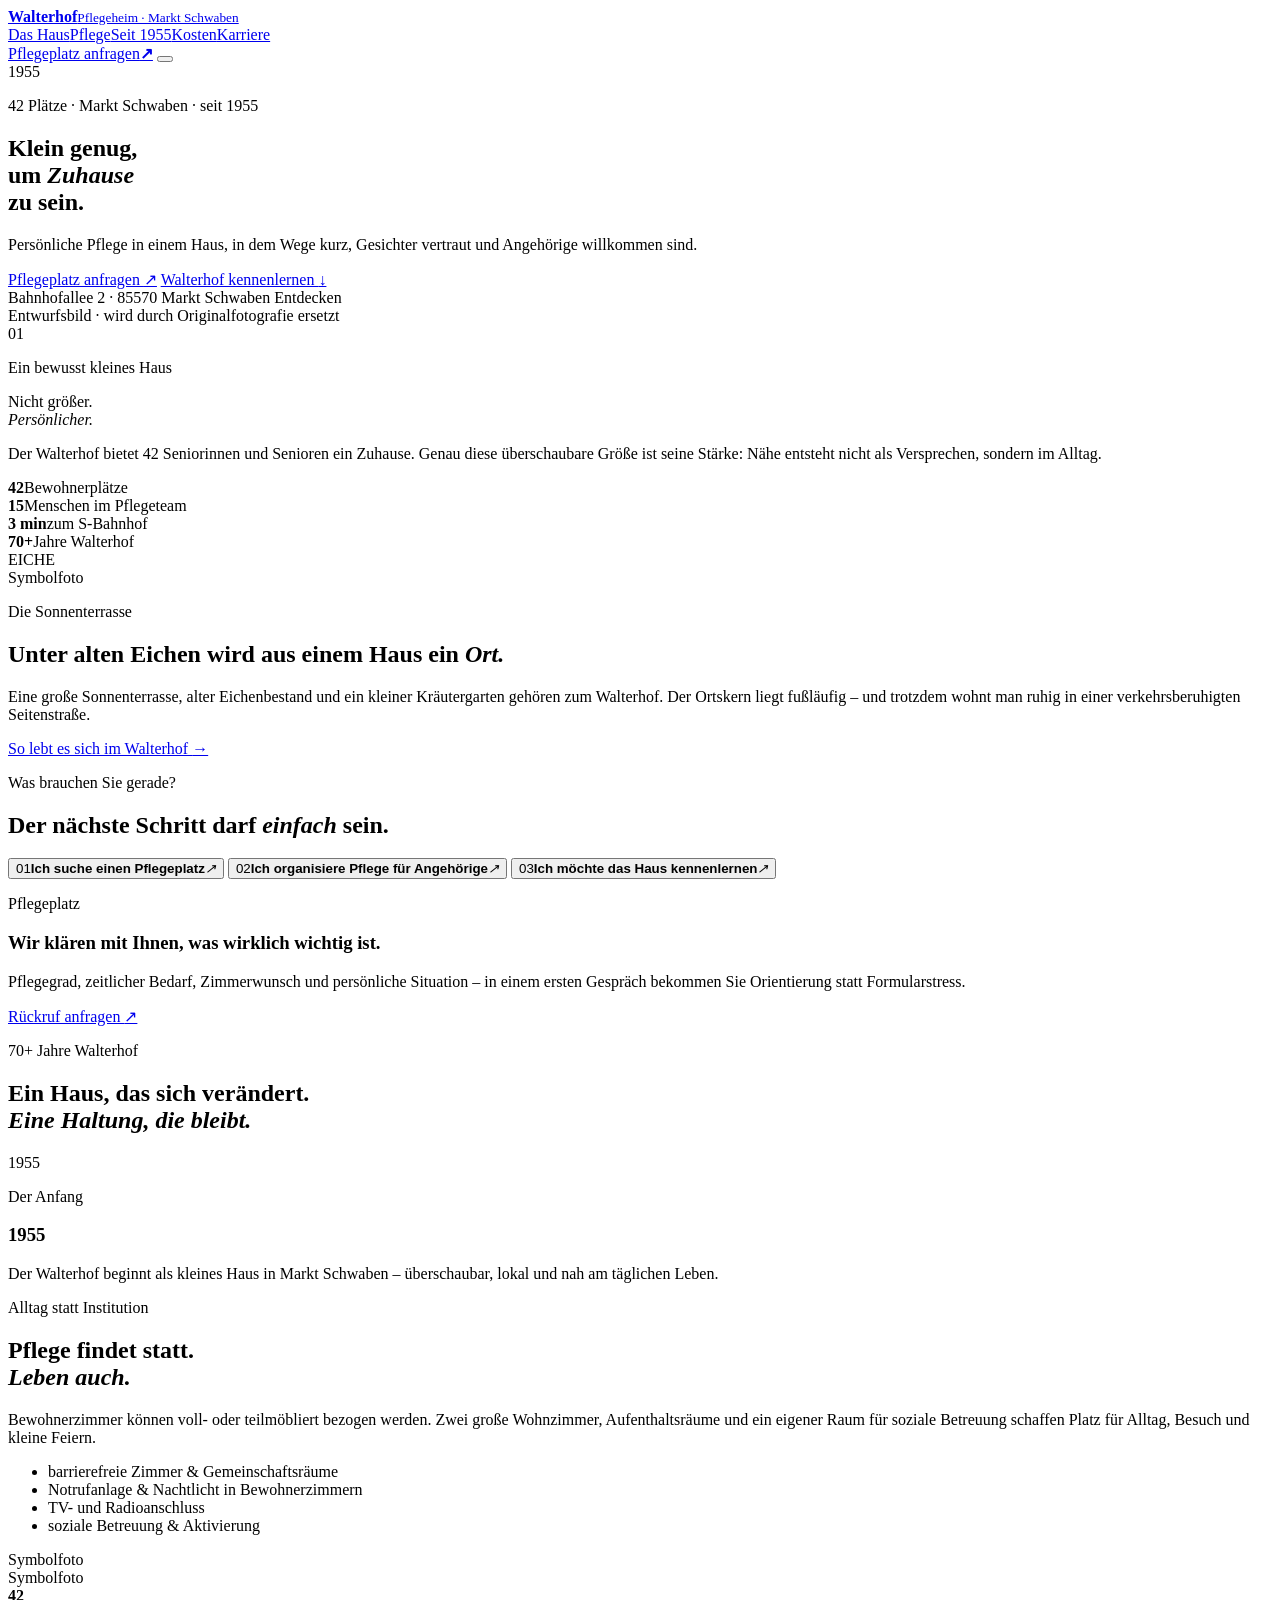
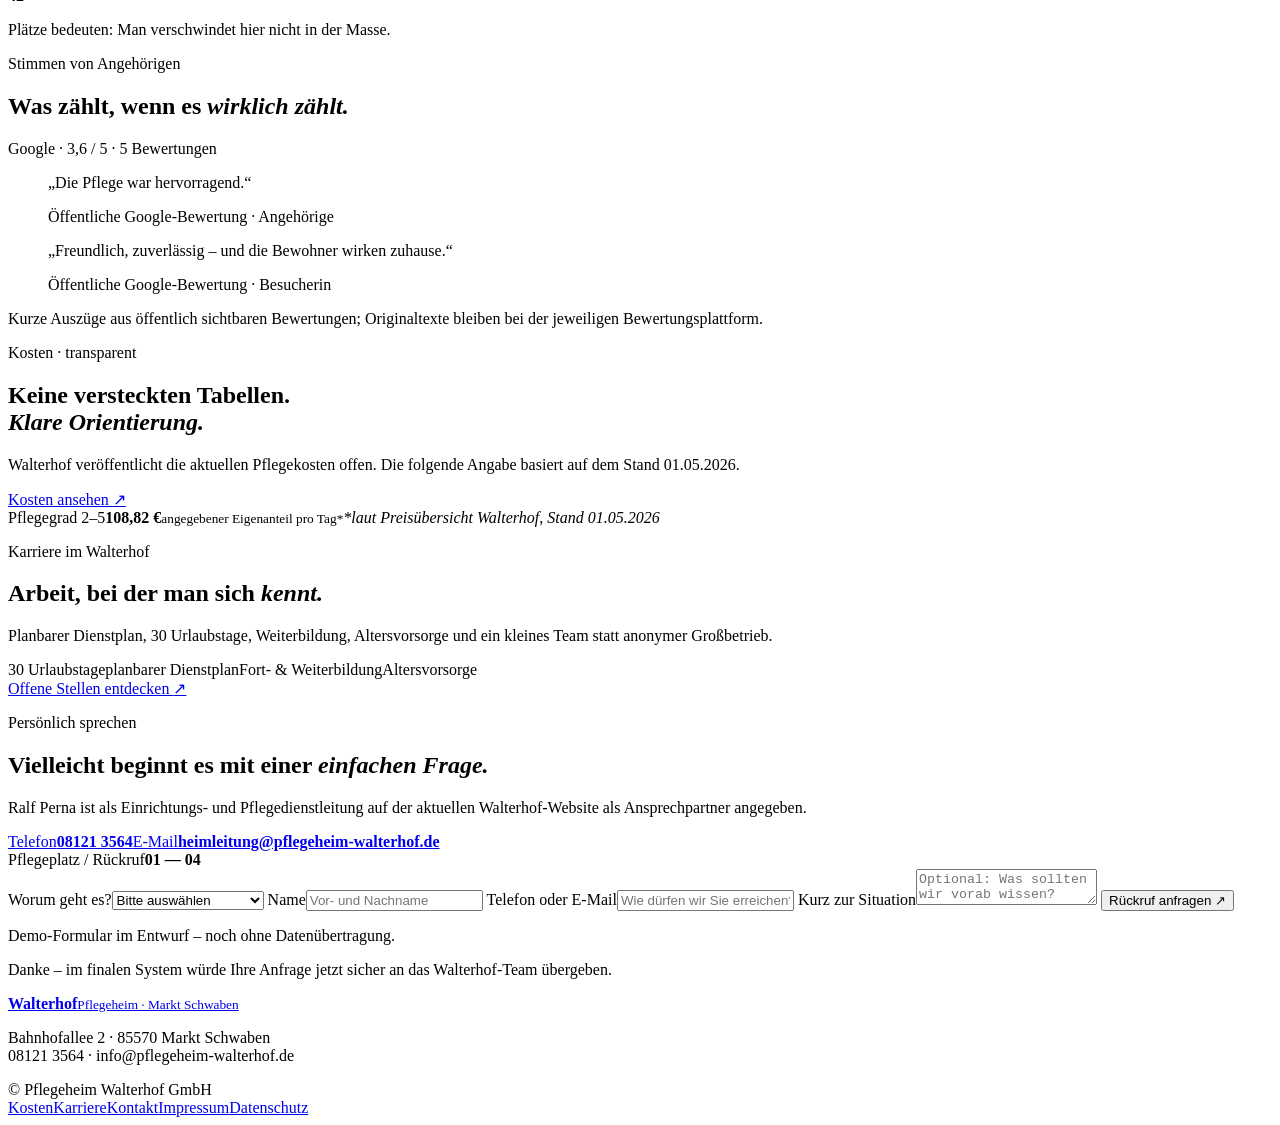
==== index.html @ 124e4e1c "build: add Walterhof public website" ====
<!doctype html>
<html lang="de">
<head>
<meta charset="utf-8">
<meta name="viewport" content="width=device-width,initial-scale=1,viewport-fit=cover">
<title>Pflegeheim Walterhof · Ein kleines Haus. Ein echtes Zuhause.</title>
<meta name="description" content="Pflegeheim Walterhof in Markt Schwaben: 42 Plätze, persönliche vollstationäre Pflege, kurze Wege, ruhige Lage und ein eingespieltes Team.">
<meta name="theme-color" content="#15382f">
<link rel="canonical" href="https://www.pflegeheim-walterhof.de/">
<link rel="stylesheet" href="styles.css">
<script type="application/ld+json">{"@context":"https://schema.org","@type":"NursingHome","name":"Pflegeheim Walterhof GmbH","address":{"@type":"PostalAddress","streetAddress":"Bahnhofallee 2","postalCode":"85570","addressLocality":"Markt Schwaben","addressCountry":"DE"},"telephone":"+49 8121 3564","email":"info@pflegeheim-walterhof.de","url":"https://www.pflegeheim-walterhof.de/"}</script>
</head>
<body>
<div class="noise" aria-hidden="true"></div>
<div class="cursor-dot" aria-hidden="true"></div>
<header class="site-header" data-header>
  <a class="brand" href="#top" aria-label="Walterhof Startseite">
    <span class="brand-mark" aria-hidden="true"><i></i><i></i><i></i></span>
    <span><strong>Walterhof</strong><small>Pflegeheim · Markt Schwaben</small></span>
  </a>
  <nav class="nav" aria-label="Hauptnavigation">
    <a href="#haus">Das Haus</a><a href="#pflege">Pflege</a><a href="#geschichte">Seit 1955</a><a href="preise.html">Kosten</a><a href="karriere.html">Karriere</a>
  </nav>
  <a class="header-cta" href="#kontakt"><span>Pflegeplatz anfragen</span><b>↗</b></a>
  <button class="menu-btn" aria-label="Menü öffnen" aria-expanded="false"><span></span><span></span></button>
</header>

<main id="top">
<section class="hero" aria-labelledby="hero-title">
  <div class="hero-photo" role="img" aria-label="Symbolfoto: persönliche Pflege und menschliche Nähe"></div>
  <div class="hero-shade"></div>
  <div class="hero-year" aria-hidden="true">1955</div>
  <div class="hero-content wrap">
    <p class="eyebrow reveal">42 Plätze · Markt Schwaben · seit 1955</p>
    <h1 id="hero-title" class="reveal">Klein genug,<br>um <em>Zuhause</em><br>zu sein.</h1>
    <p class="hero-copy reveal">Persönliche Pflege in einem Haus, in dem Wege kurz, Gesichter vertraut und Angehörige willkommen sind.</p>
    <div class="hero-actions reveal">
      <a class="button primary" href="#kontakt">Pflegeplatz anfragen <span>↗</span></a>
      <a class="button ghost" href="#haus">Walterhof kennenlernen <span>↓</span></a>
    </div>
  </div>
  <div class="hero-foot">
    <span>Bahnhofallee 2 · 85570 Markt Schwaben</span>
    <span class="scroll-cue"><i></i> Entdecken</span>
  </div>
  <div class="demo-label">Entwurfsbild · wird durch Originalfotografie ersetzt</div>
</section>

<section class="manifesto section" id="haus">
  <div class="wrap manifesto-grid">
    <div class="manifesto-kicker"><span>01</span><p>Ein bewusst kleines Haus</p></div>
    <div class="manifesto-copy reveal">
      <p class="mega">Nicht größer.<br><em>Persönlicher.</em></p>
      <p class="lead">Der Walterhof bietet 42 Seniorinnen und Senioren ein Zuhause. Genau diese überschaubare Größe ist seine Stärke: Nähe entsteht nicht als Versprechen, sondern im Alltag.</p>
    </div>
  </div>
  <div class="number-ribbon" aria-label="Kennzahlen Walterhof">
    <div><strong>42</strong><span>Bewohnerplätze</span></div>
    <div><strong>15</strong><span>Menschen im Pflegeteam</span></div>
    <div><strong>3 min</strong><span>zum S-Bahnhof</span></div>
    <div><strong>70+</strong><span>Jahre Walterhof</span></div>
  </div>
</section>

<section class="oak-section section" aria-labelledby="oak-title">
  <div class="oak-word" aria-hidden="true">EICHE</div>
  <div class="wrap oak-grid">
    <div class="oak-photo photo-card reveal" role="img" aria-label="Symbolfoto: gemeinsamer Alltag im Pflegeheim"><span>Symbolfoto</span></div>
    <div class="oak-copy reveal">
      <p class="eyebrow dark">Die Sonnenterrasse</p>
      <h2 id="oak-title">Unter alten Eichen wird aus einem Haus ein <em>Ort.</em></h2>
      <p>Eine große Sonnenterrasse, alter Eichenbestand und ein kleiner Kräutergarten gehören zum Walterhof. Der Ortskern liegt fußläufig – und trotzdem wohnt man ruhig in einer verkehrsberuhigten Seitenstraße.</p>
      <a class="text-link" href="#alltag">So lebt es sich im Walterhof <span>→</span></a>
    </div>
  </div>
</section>

<section class="choice section" id="pflege" aria-labelledby="choice-title">
  <div class="wrap">
    <div class="section-head reveal"><p class="eyebrow">Was brauchen Sie gerade?</p><h2 id="choice-title">Der nächste Schritt darf <em>einfach</em> sein.</h2></div>
    <div class="choice-shell">
      <button class="choice-item active" data-choice="platz"><span>01</span><strong>Ich suche einen Pflegeplatz</strong><i>↗</i></button>
      <button class="choice-item" data-choice="angehoerig"><span>02</span><strong>Ich organisiere Pflege für Angehörige</strong><i>↗</i></button>
      <button class="choice-item" data-choice="besuch"><span>03</span><strong>Ich möchte das Haus kennenlernen</strong><i>↗</i></button>
      <div class="choice-detail" data-choice-panel>
        <p class="choice-label">Pflegeplatz</p>
        <h3>Wir klären mit Ihnen, was wirklich wichtig ist.</h3>
        <p>Pflegegrad, zeitlicher Bedarf, Zimmerwunsch und persönliche Situation – in einem ersten Gespräch bekommen Sie Orientierung statt Formularstress.</p>
        <a class="button light" href="#kontakt">Rückruf anfragen <span>↗</span></a>
      </div>
    </div>
  </div>
</section>

<section class="story section" id="geschichte" aria-labelledby="story-title">
  <div class="story-intro wrap reveal">
    <p class="eyebrow dark">70+ Jahre Walterhof</p>
    <h2 id="story-title">Ein Haus, das sich verändert.<br><em>Eine Haltung, die bleibt.</em></h2>
  </div>
  <div class="story-track" data-story>
    <div class="story-sticky">
      <div class="story-visual"><span class="story-year" data-story-year>1955</span><div class="story-line"><i data-story-progress></i></div></div>
      <div class="story-copy" data-story-copy>
        <p>Der Anfang</p><h3>1955</h3><div>Der Walterhof beginnt als kleines Haus in Markt Schwaben – überschaubar, lokal und nah am täglichen Leben.</div>
      </div>
    </div>
    <div class="story-step" data-year="1955" data-kicker="Der Anfang" data-title="1955" data-text="Der Walterhof beginnt als kleines Haus in Markt Schwaben – überschaubar, lokal und nah am täglichen Leben."></div>
    <div class="story-step" data-year="1989/90" data-kicker="Weitergedacht" data-title="1989 / 90" data-text="Das Haus wird umfassend modernisiert. Pflege verändert sich – der Walterhof entwickelt sich mit."></div>
    <div class="story-step" data-year="2008" data-kicker="Modernisiert" data-title="2008" data-text="Eine weitere umfassende Modernisierung schafft zeitgemäße Räume für Pflege, Begegnung und Alltag."></div>
    <div class="story-step" data-year="HEUTE" data-kicker="Heute" data-title="42 Menschen. Ein Zuhause." data-text="Heute verbindet Walterhof professionelle vollstationäre Pflege mit der Vertrautheit eines bewusst kleinen Hauses."></div>
  </div>
</section>

<section class="life section" id="alltag">
  <div class="wrap life-grid">
    <div class="life-copy reveal">
      <p class="eyebrow">Alltag statt Institution</p>
      <h2>Pflege findet statt.<br><em>Leben auch.</em></h2>
      <p>Bewohnerzimmer können voll- oder teilmöbliert bezogen werden. Zwei große Wohnzimmer, Aufenthaltsräume und ein eigener Raum für soziale Betreuung schaffen Platz für Alltag, Besuch und kleine Feiern.</p>
      <ul class="detail-list"><li>barrierefreie Zimmer & Gemeinschaftsräume</li><li>Notrufanlage & Nachtlicht in Bewohnerzimmern</li><li>TV- und Radioanschluss</li><li>soziale Betreuung & Aktivierung</li></ul>
    </div>
    <div class="life-visuals">
      <div class="life-photo a reveal" role="img" aria-label="Symbolfoto: Pflegekraft und Bewohnerin beim Tee"><span>Symbolfoto</span></div>
      <div class="life-photo b reveal" role="img" aria-label="Symbolfoto: aktivierende Betreuung"><span>Symbolfoto</span></div>
      <div class="life-note reveal"><strong>42</strong><p>Plätze bedeuten: Man verschwindet hier nicht in der Masse.</p></div>
    </div>
  </div>
</section>

<section class="voices section" aria-labelledby="voices-title">
  <div class="wrap">
    <div class="voices-head reveal"><div><p class="eyebrow dark">Stimmen von Angehörigen</p><h2 id="voices-title">Was zählt, wenn es <em>wirklich zählt.</em></h2></div><span class="rating">Google · 3,6 / 5 · 5 Bewertungen</span></div>
    <div class="quotes">
      <blockquote class="reveal"><p>„Die Pflege war hervorragend.“</p><footer>Öffentliche Google-Bewertung · Angehörige</footer></blockquote>
      <blockquote class="reveal"><p>„Freundlich, zuverlässig – und die Bewohner wirken zuhause.“</p><footer>Öffentliche Google-Bewertung · Besucherin</footer></blockquote>
    </div>
    <p class="source-note">Kurze Auszüge aus öffentlich sichtbaren Bewertungen; Originaltexte bleiben bei der jeweiligen Bewertungsplattform.</p>
  </div>
</section>

<section class="price-teaser section" aria-labelledby="price-title">
  <div class="wrap price-grid">
    <div class="reveal"><p class="eyebrow">Kosten · transparent</p><h2 id="price-title">Keine versteckten Tabellen.<br><em>Klare Orientierung.</em></h2><p>Walterhof veröffentlicht die aktuellen Pflegekosten offen. Die folgende Angabe basiert auf dem Stand 01.05.2026.</p><a class="button primary" href="preise.html">Kosten ansehen <span>↗</span></a></div>
    <div class="price-figure reveal"><span>Pflegegrad 2–5</span><strong>108,82 €</strong><small>angegebener Eigenanteil pro Tag*</small><i>*laut Preisübersicht Walterhof, Stand 01.05.2026</i></div>
  </div>
</section>

<section class="career-teaser section">
  <div class="career-photo" role="img" aria-label="Symbolfoto: Pflegekraft und Senior"></div>
  <div class="career-overlay"></div>
  <div class="wrap career-content reveal"><p class="eyebrow light">Karriere im Walterhof</p><h2>Arbeit, bei der man sich <em>kennt.</em></h2><p>Planbarer Dienstplan, 30 Urlaubstage, Weiterbildung, Altersvorsorge und ein kleines Team statt anonymer Großbetrieb.</p><div class="career-benefits"><span>30 Urlaubstage</span><span>planbarer Dienstplan</span><span>Fort- & Weiterbildung</span><span>Altersvorsorge</span></div><a class="button light" href="karriere.html">Offene Stellen entdecken <span>↗</span></a></div>
</section>

<section class="contact section" id="kontakt" aria-labelledby="contact-title">
  <div class="wrap contact-grid">
    <div class="contact-copy reveal"><p class="eyebrow dark">Persönlich sprechen</p><h2 id="contact-title">Vielleicht beginnt es mit einer <em>einfachen Frage.</em></h2><p>Ralf Perna ist als Einrichtungs- und Pflegedienstleitung auf der aktuellen Walterhof-Website als Ansprechpartner angegeben.</p><div class="contact-direct"><a href="tel:+4981213564"><span>Telefon</span><strong>08121 3564</strong></a><a href="mailto:heimleitung@pflegeheim-walterhof.de"><span>E-Mail</span><strong>heimleitung@pflegeheim-walterhof.de</strong></a></div></div>
    <form class="contact-form reveal" onsubmit="event.preventDefault();this.classList.add('submitted');">
      <div class="form-head"><span>Pflegeplatz / Rückruf</span><b>01 — 04</b></div>
      <label>Worum geht es?<select required><option value="">Bitte auswählen</option><option>Pflegeplatz</option><option>Besichtigung</option><option>Kosten / Finanzierung</option><option>Sonstiges</option></select></label>
      <label>Name<input type="text" required placeholder="Vor- und Nachname"></label>
      <label>Telefon oder E-Mail<input type="text" required placeholder="Wie dürfen wir Sie erreichen?"></label>
      <label class="full">Kurz zur Situation<textarea placeholder="Optional: Was sollten wir vorab wissen?"></textarea></label>
      <button class="button primary" type="submit">Rückruf anfragen <span>↗</span></button>
      <p class="form-note">Demo-Formular im Entwurf – noch ohne Datenübertragung.</p>
      <p class="form-success">Danke – im finalen System würde Ihre Anfrage jetzt sicher an das Walterhof-Team übergeben.</p>
    </form>
  </div>
</section>
</main>

<footer class="footer">
  <div class="wrap footer-top"><a class="brand footer-brand" href="#top"><span class="brand-mark"><i></i><i></i><i></i></span><span><strong>Walterhof</strong><small>Pflegeheim · Markt Schwaben</small></span></a><p>Bahnhofallee 2 · 85570 Markt Schwaben<br>08121 3564 · info@pflegeheim-walterhof.de</p></div>
  <div class="wrap footer-bottom"><span>© Pflegeheim Walterhof GmbH</span><nav><a href="preise.html">Kosten</a><a href="karriere.html">Karriere</a><a href="#kontakt">Kontakt</a><a href="#">Impressum</a><a href="#">Datenschutz</a></nav></div>
</footer>
<script src="script.js"></script>
</body>
</html>
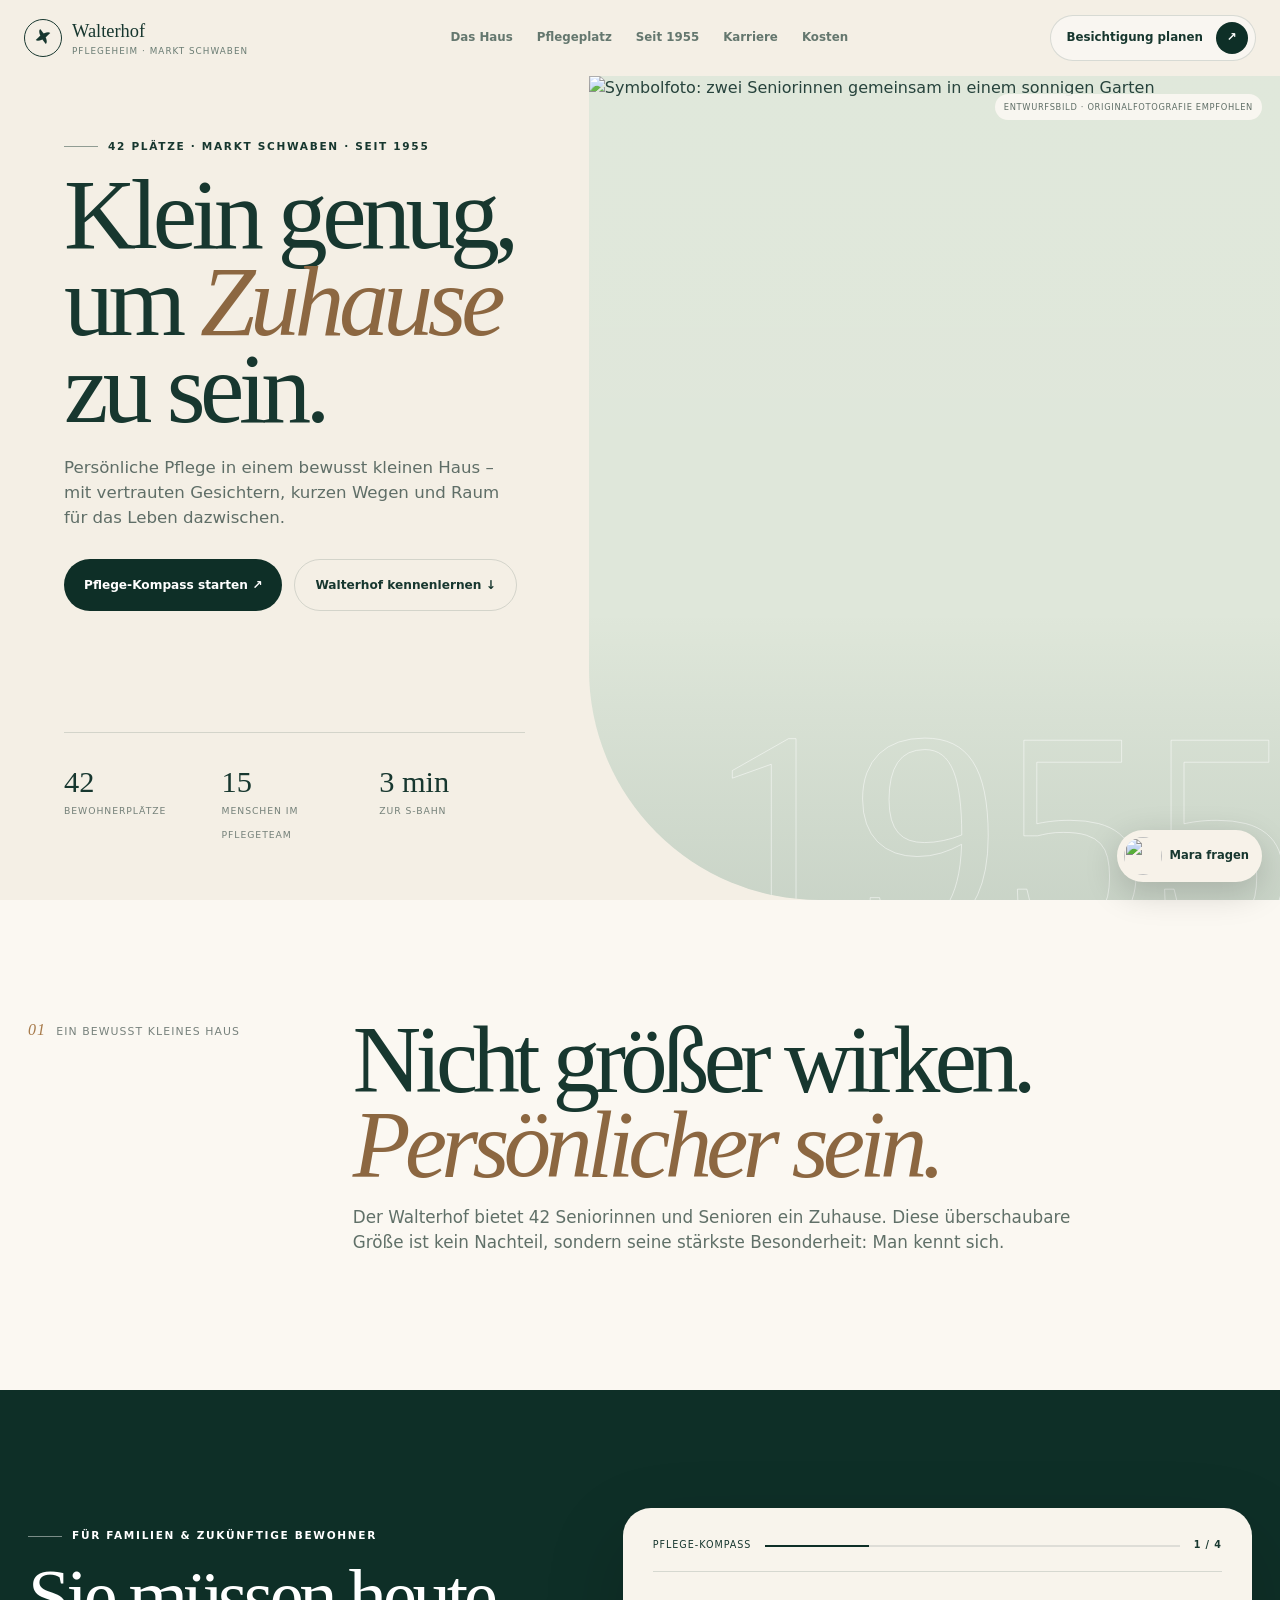
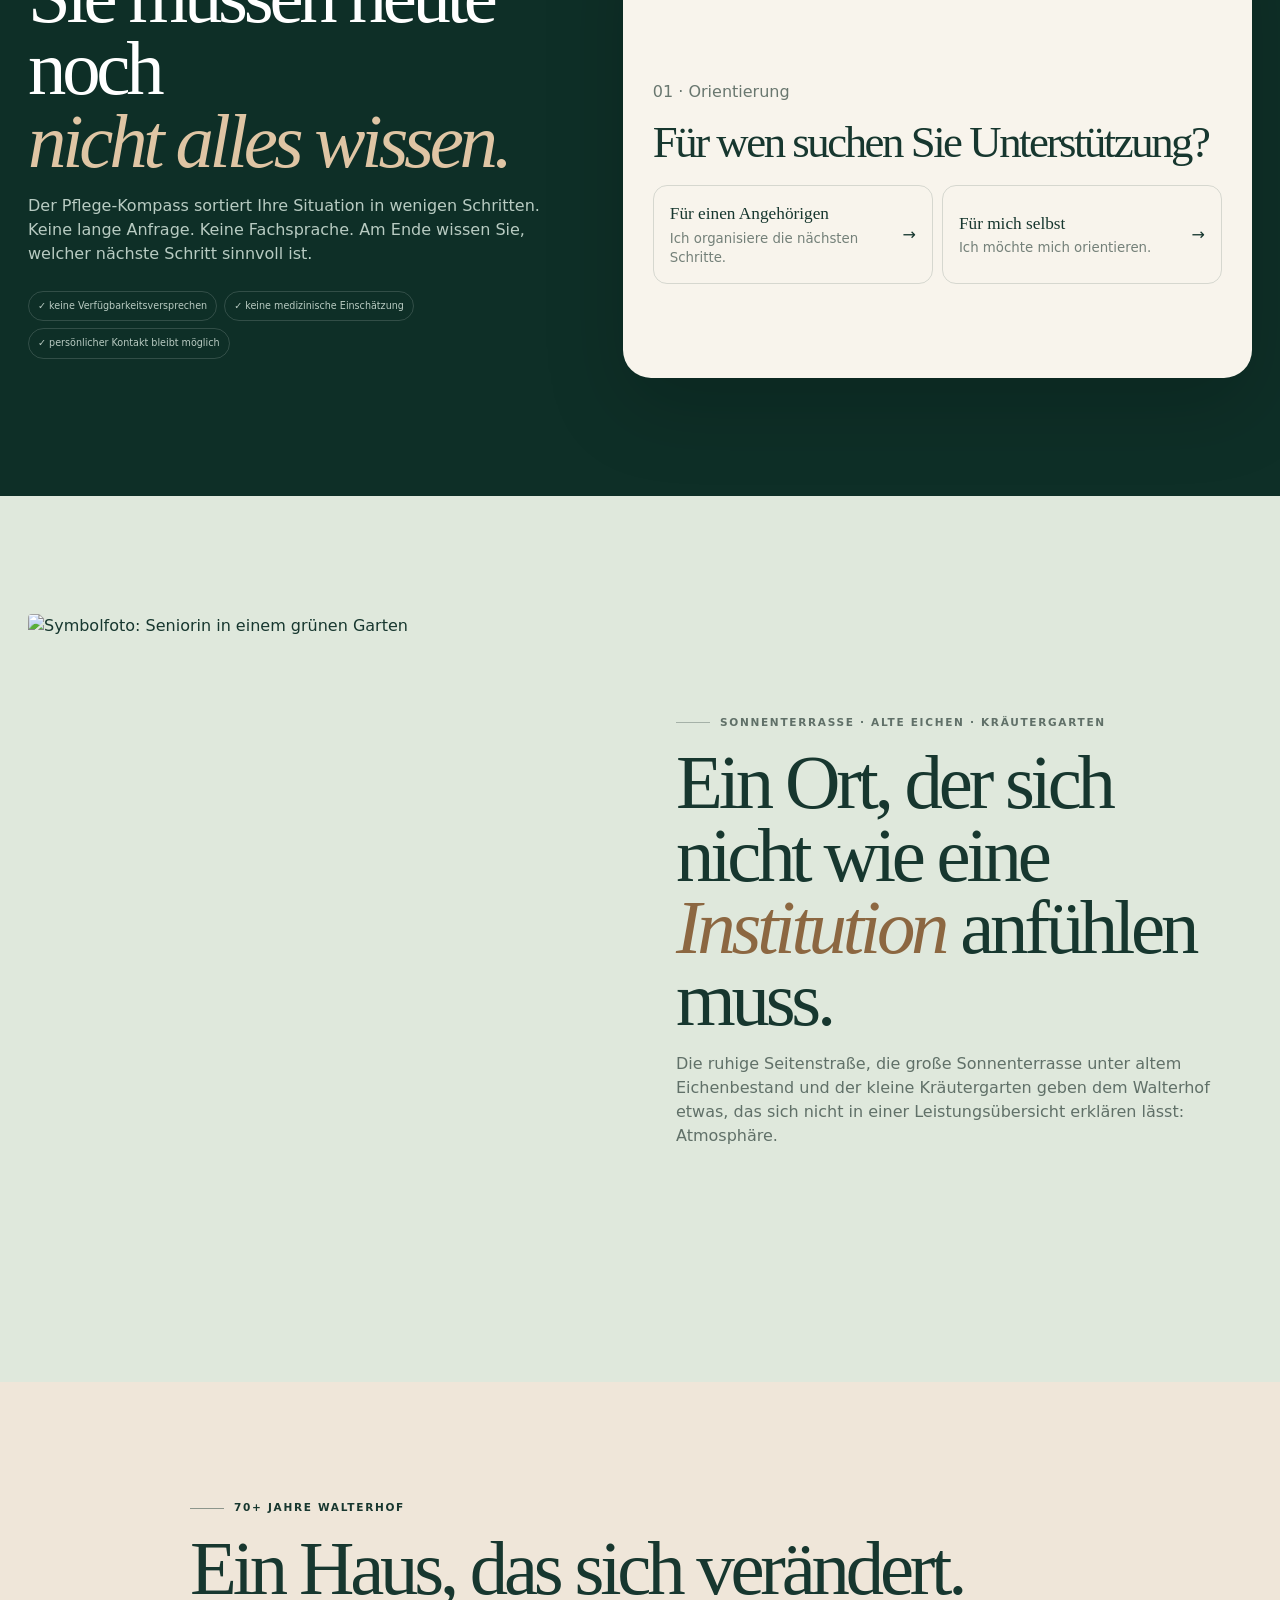
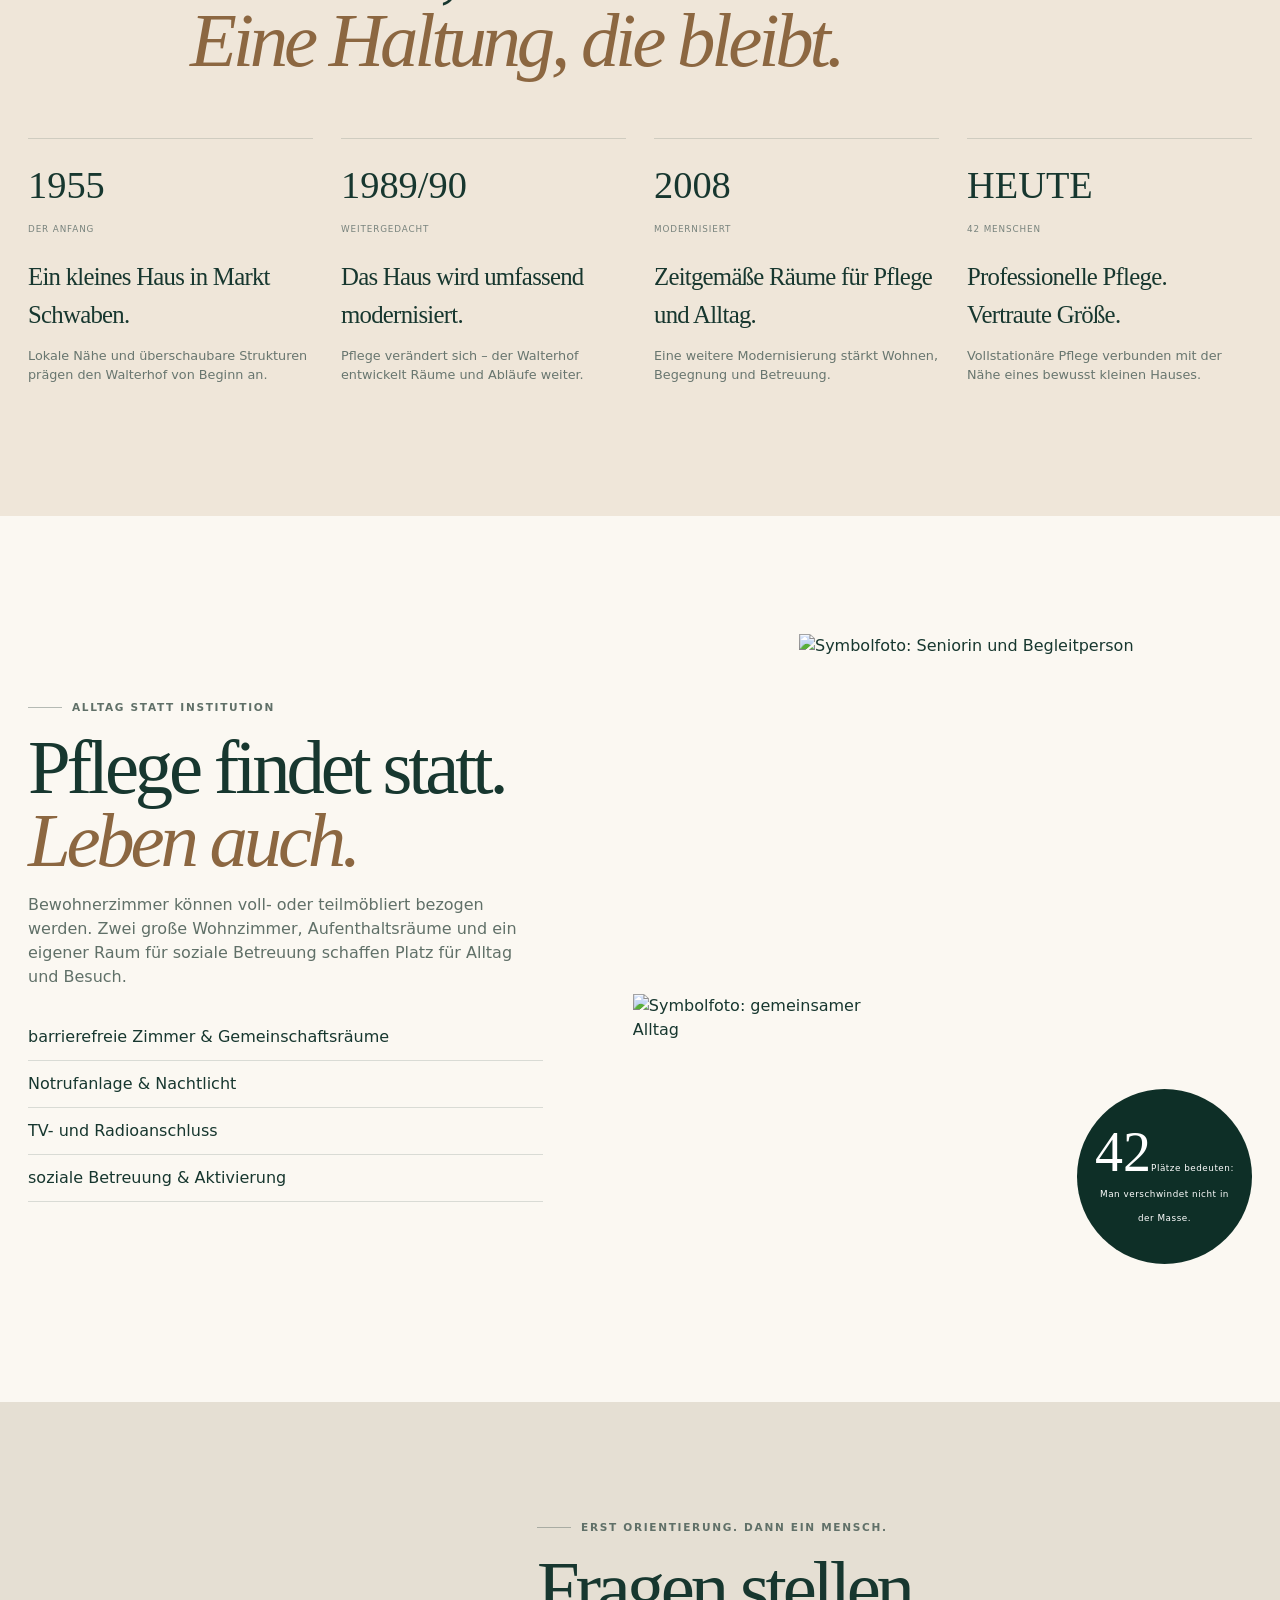
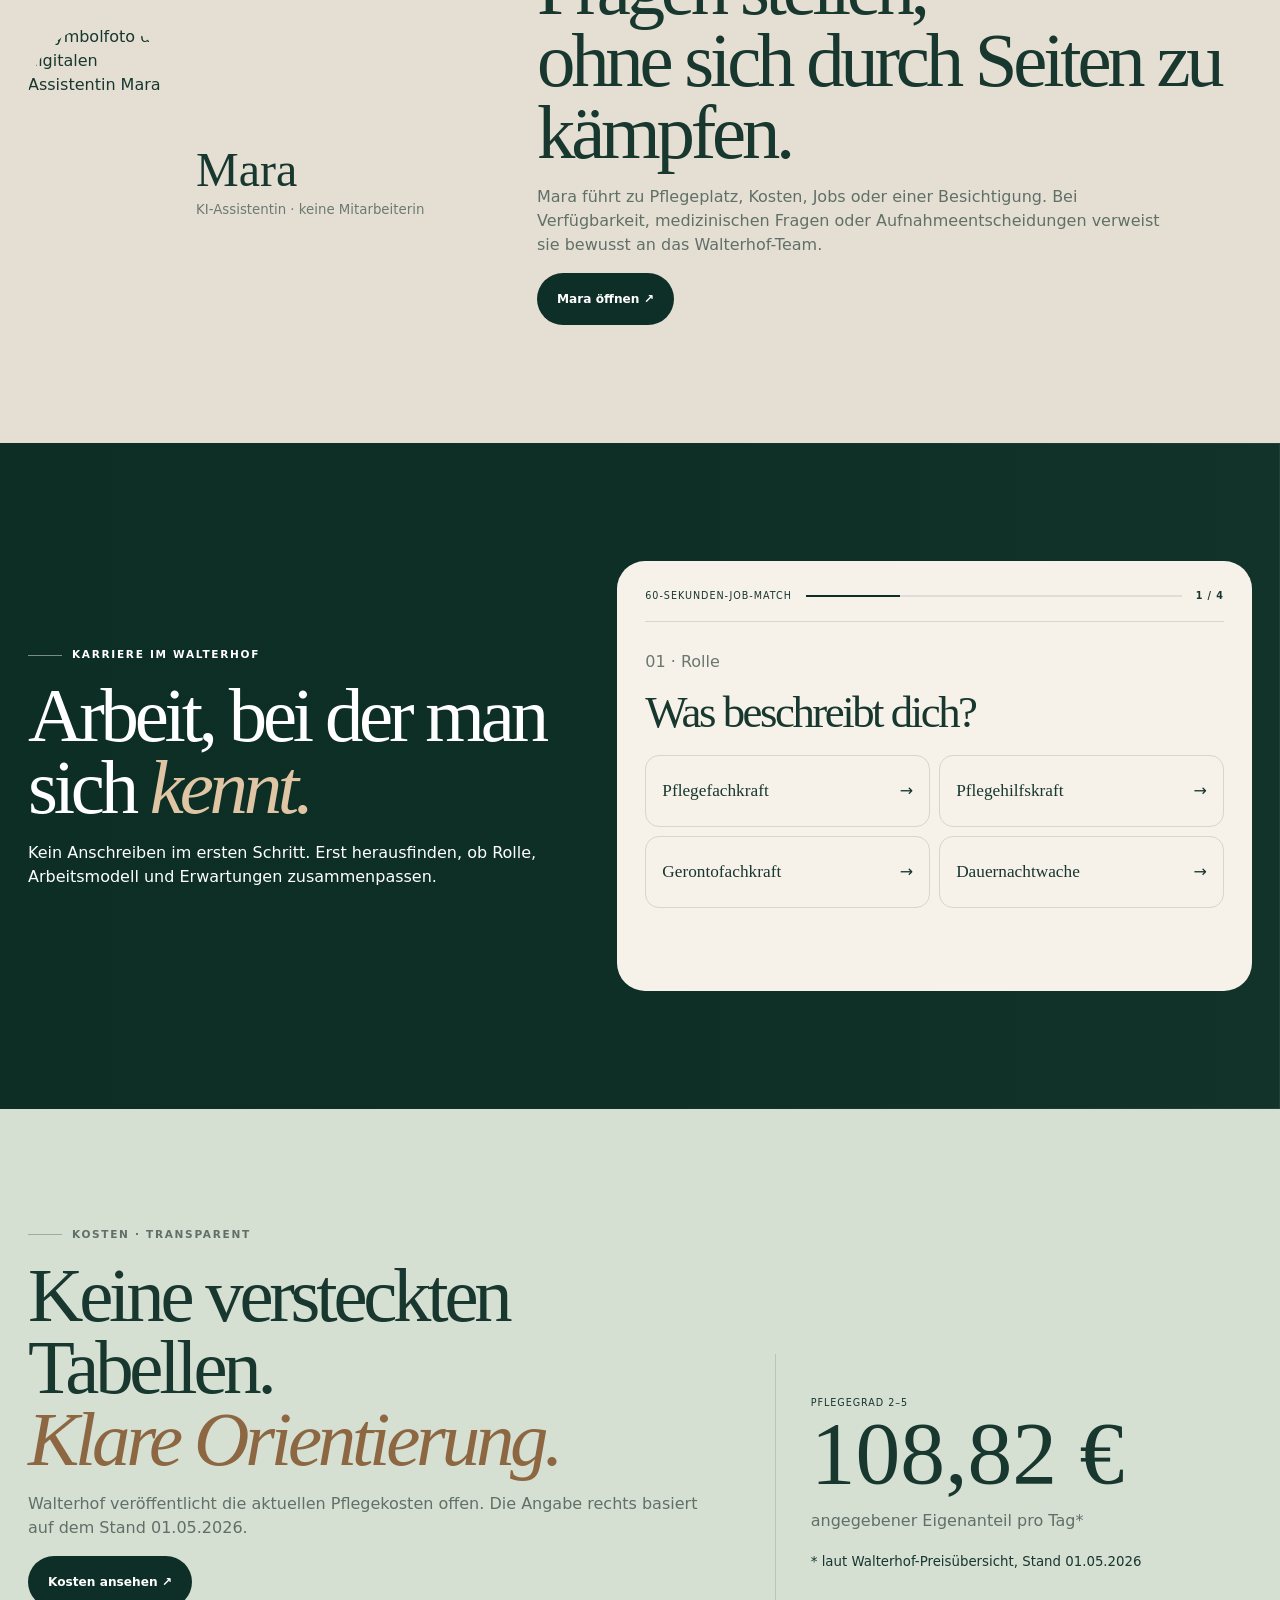
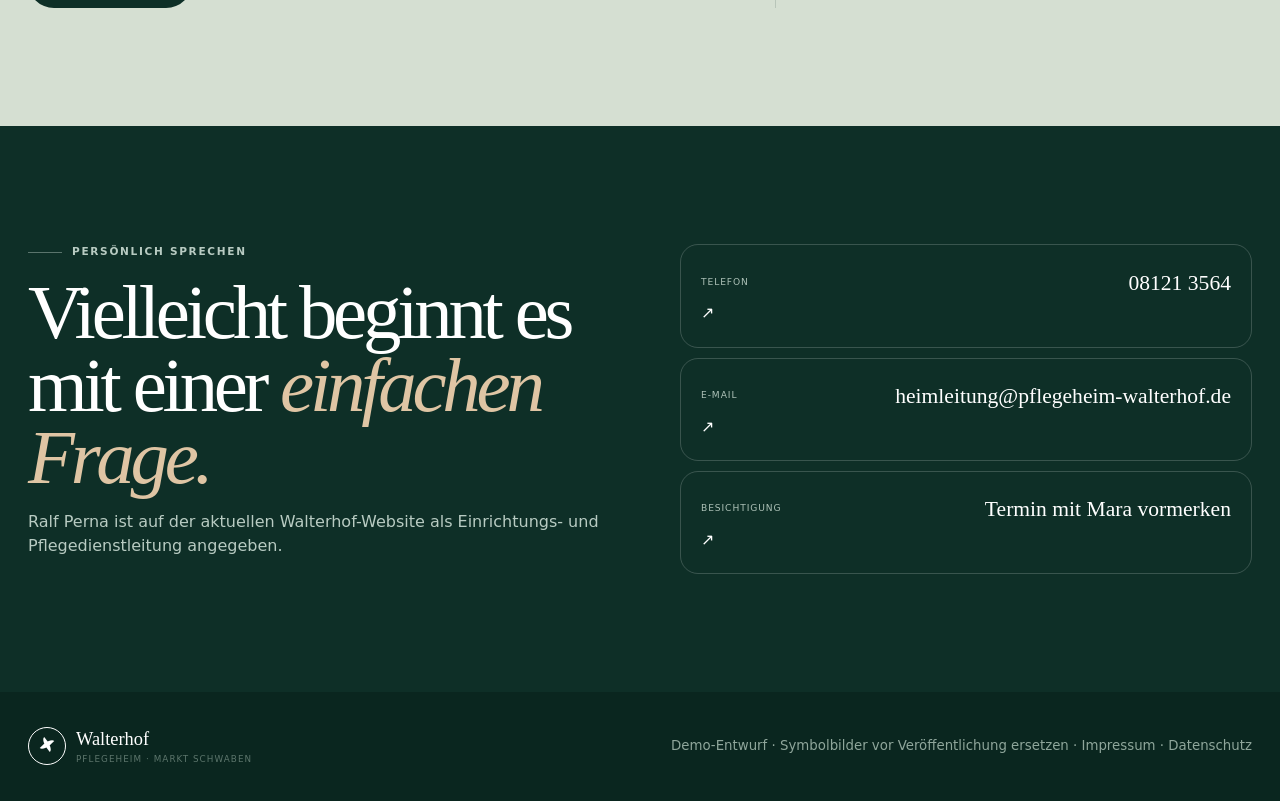
==== commit f7a23d8e: "feat: integrate Walterhof V3 experience" ====
--- a/index.html
+++ b/index.html
@@ -1,177 +1 @@
-<!doctype html>
-<html lang="de">
-<head>
-<meta charset="utf-8">
-<meta name="viewport" content="width=device-width,initial-scale=1,viewport-fit=cover">
-<title>Pflegeheim Walterhof · Ein kleines Haus. Ein echtes Zuhause.</title>
-<meta name="description" content="Pflegeheim Walterhof in Markt Schwaben: 42 Plätze, persönliche vollstationäre Pflege, kurze Wege, ruhige Lage und ein eingespieltes Team.">
-<meta name="theme-color" content="#15382f">
-<link rel="canonical" href="https://www.pflegeheim-walterhof.de/">
-<link rel="stylesheet" href="styles.css">
-<script type="application/ld+json">{"@context":"https://schema.org","@type":"NursingHome","name":"Pflegeheim Walterhof GmbH","address":{"@type":"PostalAddress","streetAddress":"Bahnhofallee 2","postalCode":"85570","addressLocality":"Markt Schwaben","addressCountry":"DE"},"telephone":"+49 8121 3564","email":"info@pflegeheim-walterhof.de","url":"https://www.pflegeheim-walterhof.de/"}</script>
-</head>
-<body>
-<div class="noise" aria-hidden="true"></div>
-<div class="cursor-dot" aria-hidden="true"></div>
-<header class="site-header" data-header>
-  <a class="brand" href="#top" aria-label="Walterhof Startseite">
-    <span class="brand-mark" aria-hidden="true"><i></i><i></i><i></i></span>
-    <span><strong>Walterhof</strong><small>Pflegeheim · Markt Schwaben</small></span>
-  </a>
-  <nav class="nav" aria-label="Hauptnavigation">
-    <a href="#haus">Das Haus</a><a href="#pflege">Pflege</a><a href="#geschichte">Seit 1955</a><a href="preise.html">Kosten</a><a href="karriere.html">Karriere</a>
-  </nav>
-  <a class="header-cta" href="#kontakt"><span>Pflegeplatz anfragen</span><b>↗</b></a>
-  <button class="menu-btn" aria-label="Menü öffnen" aria-expanded="false"><span></span><span></span></button>
-</header>
-
-<main id="top">
-<section class="hero" aria-labelledby="hero-title">
-  <div class="hero-photo" role="img" aria-label="Symbolfoto: persönliche Pflege und menschliche Nähe"></div>
-  <div class="hero-shade"></div>
-  <div class="hero-year" aria-hidden="true">1955</div>
-  <div class="hero-content wrap">
-    <p class="eyebrow reveal">42 Plätze · Markt Schwaben · seit 1955</p>
-    <h1 id="hero-title" class="reveal">Klein genug,<br>um <em>Zuhause</em><br>zu sein.</h1>
-    <p class="hero-copy reveal">Persönliche Pflege in einem Haus, in dem Wege kurz, Gesichter vertraut und Angehörige willkommen sind.</p>
-    <div class="hero-actions reveal">
-      <a class="button primary" href="#kontakt">Pflegeplatz anfragen <span>↗</span></a>
-      <a class="button ghost" href="#haus">Walterhof kennenlernen <span>↓</span></a>
-    </div>
-  </div>
-  <div class="hero-foot">
-    <span>Bahnhofallee 2 · 85570 Markt Schwaben</span>
-    <span class="scroll-cue"><i></i> Entdecken</span>
-  </div>
-  <div class="demo-label">Entwurfsbild · wird durch Originalfotografie ersetzt</div>
-</section>
-
-<section class="manifesto section" id="haus">
-  <div class="wrap manifesto-grid">
-    <div class="manifesto-kicker"><span>01</span><p>Ein bewusst kleines Haus</p></div>
-    <div class="manifesto-copy reveal">
-      <p class="mega">Nicht größer.<br><em>Persönlicher.</em></p>
-      <p class="lead">Der Walterhof bietet 42 Seniorinnen und Senioren ein Zuhause. Genau diese überschaubare Größe ist seine Stärke: Nähe entsteht nicht als Versprechen, sondern im Alltag.</p>
-    </div>
-  </div>
-  <div class="number-ribbon" aria-label="Kennzahlen Walterhof">
-    <div><strong>42</strong><span>Bewohnerplätze</span></div>
-    <div><strong>15</strong><span>Menschen im Pflegeteam</span></div>
-    <div><strong>3 min</strong><span>zum S-Bahnhof</span></div>
-    <div><strong>70+</strong><span>Jahre Walterhof</span></div>
-  </div>
-</section>
-
-<section class="oak-section section" aria-labelledby="oak-title">
-  <div class="oak-word" aria-hidden="true">EICHE</div>
-  <div class="wrap oak-grid">
-    <div class="oak-photo photo-card reveal" role="img" aria-label="Symbolfoto: gemeinsamer Alltag im Pflegeheim"><span>Symbolfoto</span></div>
-    <div class="oak-copy reveal">
-      <p class="eyebrow dark">Die Sonnenterrasse</p>
-      <h2 id="oak-title">Unter alten Eichen wird aus einem Haus ein <em>Ort.</em></h2>
-      <p>Eine große Sonnenterrasse, alter Eichenbestand und ein kleiner Kräutergarten gehören zum Walterhof. Der Ortskern liegt fußläufig – und trotzdem wohnt man ruhig in einer verkehrsberuhigten Seitenstraße.</p>
-      <a class="text-link" href="#alltag">So lebt es sich im Walterhof <span>→</span></a>
-    </div>
-  </div>
-</section>
-
-<section class="choice section" id="pflege" aria-labelledby="choice-title">
-  <div class="wrap">
-    <div class="section-head reveal"><p class="eyebrow">Was brauchen Sie gerade?</p><h2 id="choice-title">Der nächste Schritt darf <em>einfach</em> sein.</h2></div>
-    <div class="choice-shell">
-      <button class="choice-item active" data-choice="platz"><span>01</span><strong>Ich suche einen Pflegeplatz</strong><i>↗</i></button>
-      <button class="choice-item" data-choice="angehoerig"><span>02</span><strong>Ich organisiere Pflege für Angehörige</strong><i>↗</i></button>
-      <button class="choice-item" data-choice="besuch"><span>03</span><strong>Ich möchte das Haus kennenlernen</strong><i>↗</i></button>
-      <div class="choice-detail" data-choice-panel>
-        <p class="choice-label">Pflegeplatz</p>
-        <h3>Wir klären mit Ihnen, was wirklich wichtig ist.</h3>
-        <p>Pflegegrad, zeitlicher Bedarf, Zimmerwunsch und persönliche Situation – in einem ersten Gespräch bekommen Sie Orientierung statt Formularstress.</p>
-        <a class="button light" href="#kontakt">Rückruf anfragen <span>↗</span></a>
-      </div>
-    </div>
-  </div>
-</section>
-
-<section class="story section" id="geschichte" aria-labelledby="story-title">
-  <div class="story-intro wrap reveal">
-    <p class="eyebrow dark">70+ Jahre Walterhof</p>
-    <h2 id="story-title">Ein Haus, das sich verändert.<br><em>Eine Haltung, die bleibt.</em></h2>
-  </div>
-  <div class="story-track" data-story>
-    <div class="story-sticky">
-      <div class="story-visual"><span class="story-year" data-story-year>1955</span><div class="story-line"><i data-story-progress></i></div></div>
-      <div class="story-copy" data-story-copy>
-        <p>Der Anfang</p><h3>1955</h3><div>Der Walterhof beginnt als kleines Haus in Markt Schwaben – überschaubar, lokal und nah am täglichen Leben.</div>
-      </div>
-    </div>
-    <div class="story-step" data-year="1955" data-kicker="Der Anfang" data-title="1955" data-text="Der Walterhof beginnt als kleines Haus in Markt Schwaben – überschaubar, lokal und nah am täglichen Leben."></div>
-    <div class="story-step" data-year="1989/90" data-kicker="Weitergedacht" data-title="1989 / 90" data-text="Das Haus wird umfassend modernisiert. Pflege verändert sich – der Walterhof entwickelt sich mit."></div>
-    <div class="story-step" data-year="2008" data-kicker="Modernisiert" data-title="2008" data-text="Eine weitere umfassende Modernisierung schafft zeitgemäße Räume für Pflege, Begegnung und Alltag."></div>
-    <div class="story-step" data-year="HEUTE" data-kicker="Heute" data-title="42 Menschen. Ein Zuhause." data-text="Heute verbindet Walterhof professionelle vollstationäre Pflege mit der Vertrautheit eines bewusst kleinen Hauses."></div>
-  </div>
-</section>
-
-<section class="life section" id="alltag">
-  <div class="wrap life-grid">
-    <div class="life-copy reveal">
-      <p class="eyebrow">Alltag statt Institution</p>
-      <h2>Pflege findet statt.<br><em>Leben auch.</em></h2>
-      <p>Bewohnerzimmer können voll- oder teilmöbliert bezogen werden. Zwei große Wohnzimmer, Aufenthaltsräume und ein eigener Raum für soziale Betreuung schaffen Platz für Alltag, Besuch und kleine Feiern.</p>
-      <ul class="detail-list"><li>barrierefreie Zimmer & Gemeinschaftsräume</li><li>Notrufanlage & Nachtlicht in Bewohnerzimmern</li><li>TV- und Radioanschluss</li><li>soziale Betreuung & Aktivierung</li></ul>
-    </div>
-    <div class="life-visuals">
-      <div class="life-photo a reveal" role="img" aria-label="Symbolfoto: Pflegekraft und Bewohnerin beim Tee"><span>Symbolfoto</span></div>
-      <div class="life-photo b reveal" role="img" aria-label="Symbolfoto: aktivierende Betreuung"><span>Symbolfoto</span></div>
-      <div class="life-note reveal"><strong>42</strong><p>Plätze bedeuten: Man verschwindet hier nicht in der Masse.</p></div>
-    </div>
-  </div>
-</section>
-
-<section class="voices section" aria-labelledby="voices-title">
-  <div class="wrap">
-    <div class="voices-head reveal"><div><p class="eyebrow dark">Stimmen von Angehörigen</p><h2 id="voices-title">Was zählt, wenn es <em>wirklich zählt.</em></h2></div><span class="rating">Google · 3,6 / 5 · 5 Bewertungen</span></div>
-    <div class="quotes">
-      <blockquote class="reveal"><p>„Die Pflege war hervorragend.“</p><footer>Öffentliche Google-Bewertung · Angehörige</footer></blockquote>
-      <blockquote class="reveal"><p>„Freundlich, zuverlässig – und die Bewohner wirken zuhause.“</p><footer>Öffentliche Google-Bewertung · Besucherin</footer></blockquote>
-    </div>
-    <p class="source-note">Kurze Auszüge aus öffentlich sichtbaren Bewertungen; Originaltexte bleiben bei der jeweiligen Bewertungsplattform.</p>
-  </div>
-</section>
-
-<section class="price-teaser section" aria-labelledby="price-title">
-  <div class="wrap price-grid">
-    <div class="reveal"><p class="eyebrow">Kosten · transparent</p><h2 id="price-title">Keine versteckten Tabellen.<br><em>Klare Orientierung.</em></h2><p>Walterhof veröffentlicht die aktuellen Pflegekosten offen. Die folgende Angabe basiert auf dem Stand 01.05.2026.</p><a class="button primary" href="preise.html">Kosten ansehen <span>↗</span></a></div>
-    <div class="price-figure reveal"><span>Pflegegrad 2–5</span><strong>108,82 €</strong><small>angegebener Eigenanteil pro Tag*</small><i>*laut Preisübersicht Walterhof, Stand 01.05.2026</i></div>
-  </div>
-</section>
-
-<section class="career-teaser section">
-  <div class="career-photo" role="img" aria-label="Symbolfoto: Pflegekraft und Senior"></div>
-  <div class="career-overlay"></div>
-  <div class="wrap career-content reveal"><p class="eyebrow light">Karriere im Walterhof</p><h2>Arbeit, bei der man sich <em>kennt.</em></h2><p>Planbarer Dienstplan, 30 Urlaubstage, Weiterbildung, Altersvorsorge und ein kleines Team statt anonymer Großbetrieb.</p><div class="career-benefits"><span>30 Urlaubstage</span><span>planbarer Dienstplan</span><span>Fort- & Weiterbildung</span><span>Altersvorsorge</span></div><a class="button light" href="karriere.html">Offene Stellen entdecken <span>↗</span></a></div>
-</section>
-
-<section class="contact section" id="kontakt" aria-labelledby="contact-title">
-  <div class="wrap contact-grid">
-    <div class="contact-copy reveal"><p class="eyebrow dark">Persönlich sprechen</p><h2 id="contact-title">Vielleicht beginnt es mit einer <em>einfachen Frage.</em></h2><p>Ralf Perna ist als Einrichtungs- und Pflegedienstleitung auf der aktuellen Walterhof-Website als Ansprechpartner angegeben.</p><div class="contact-direct"><a href="tel:+4981213564"><span>Telefon</span><strong>08121 3564</strong></a><a href="mailto:heimleitung@pflegeheim-walterhof.de"><span>E-Mail</span><strong>heimleitung@pflegeheim-walterhof.de</strong></a></div></div>
-    <form class="contact-form reveal" onsubmit="event.preventDefault();this.classList.add('submitted');">
-      <div class="form-head"><span>Pflegeplatz / Rückruf</span><b>01 — 04</b></div>
-      <label>Worum geht es?<select required><option value="">Bitte auswählen</option><option>Pflegeplatz</option><option>Besichtigung</option><option>Kosten / Finanzierung</option><option>Sonstiges</option></select></label>
-      <label>Name<input type="text" required placeholder="Vor- und Nachname"></label>
-      <label>Telefon oder E-Mail<input type="text" required placeholder="Wie dürfen wir Sie erreichen?"></label>
-      <label class="full">Kurz zur Situation<textarea placeholder="Optional: Was sollten wir vorab wissen?"></textarea></label>
-      <button class="button primary" type="submit">Rückruf anfragen <span>↗</span></button>
-      <p class="form-note">Demo-Formular im Entwurf – noch ohne Datenübertragung.</p>
-      <p class="form-success">Danke – im finalen System würde Ihre Anfrage jetzt sicher an das Walterhof-Team übergeben.</p>
-    </form>
-  </div>
-</section>
-</main>
-
-<footer class="footer">
-  <div class="wrap footer-top"><a class="brand footer-brand" href="#top"><span class="brand-mark"><i></i><i></i><i></i></span><span><strong>Walterhof</strong><small>Pflegeheim · Markt Schwaben</small></span></a><p>Bahnhofallee 2 · 85570 Markt Schwaben<br>08121 3564 · info@pflegeheim-walterhof.de</p></div>
-  <div class="wrap footer-bottom"><span>© Pflegeheim Walterhof GmbH</span><nav><a href="preise.html">Kosten</a><a href="karriere.html">Karriere</a><a href="#kontakt">Kontakt</a><a href="#">Impressum</a><a href="#">Datenschutz</a></nav></div>
-</footer>
-<script src="script.js"></script>
-</body>
-</html>
+<!doctype html><html lang="de"><head><meta charset="utf-8"><meta name="viewport" content="width=device-width,initial-scale=1,viewport-fit=cover"><title>Pflegeheim Walterhof · Persönliche Pflege in Markt Schwaben</title><meta name="description" content="Pflegeheim Walterhof in Markt Schwaben: 42 Plätze, persönliche vollstationäre Pflege, ein bewusst kleines Haus und kurze Wege."><meta name="theme-color" content="#f4efe5"><link rel="preconnect" href="https://images.pexels.com" crossorigin><style>:root{--ink:#17372f;--deep:#0e2f27;--cream:#f4efe5;--paper:#fbf8f2;--sage:#dfe8dc;--gold:#a77a4a;--line:rgba(23,55,47,.15);--muted:#68766f;--spring:cubic-bezier(.16,1,.3,1)}*{box-sizing:border-box}html{scroll-behavior:smooth;scroll-padding-top:76px;background:var(--cream)}body{margin:0;background:var(--cream);color:var(--ink);font-family:Inter,system-ui,-apple-system,BlinkMacSystemFont,"Segoe UI",sans-serif;line-height:1.5;overflow-x:hidden}body.menu-open,body.mara-open{overflow:hidden}a{color:inherit;text-decoration:none}button,input{font:inherit;color:inherit}button{cursor:pointer}img{display:block;width:100%}.wrap{width:min(1240px,calc(100% - 56px));margin:auto}.eyebrow{font-size:.66rem;letter-spacing:.16em;text-transform:uppercase;font-weight:800;margin:0 0 17px;display:flex;align-items:center;gap:10px}.eyebrow:before{content:"";width:34px;height:1px;background:currentColor;opacity:.45}.section{padding:118px 0}.reveal{opacity:0;transform:translateY(18px);transition:.65s var(--spring)}.reveal.in{opacity:1;transform:none}h1,h2,h3{font-family:Georgia,"Times New Roman",serif;font-weight:400;letter-spacing:-.055em;margin:0}h2{font-size:clamp(3.3rem,6vw,6.4rem);line-height:.94}em{font-weight:400;color:#8c6741}.btn{min-height:52px;border-radius:999px;padding:0 20px;display:inline-flex;align-items:center;justify-content:center;gap:16px;font-size:.76rem;font-weight:800;border:0;transition:transform .18s var(--spring),background .18s}.btn:hover{transform:translateY(-2px)}.btn.dark{background:var(--deep);color:#fff}.btn.light{background:#fff;color:var(--deep)}.btn.ghost{background:transparent;border:1px solid var(--line)}.site-header{position:fixed;z-index:1000;top:0;left:0;right:0;height:76px;padding:0 24px;display:grid;grid-template-columns:auto 1fr auto;align-items:center;gap:28px;transition:.25s var(--spring)}.site-header.scrolled{height:64px;background:rgba(244,239,229,.96);border-bottom:1px solid var(--line)}.brand{display:flex;align-items:center;gap:10px}.brand strong{font-family:Georgia,serif;font-weight:400;font-size:1.15rem;display:block}.brand small{font-size:.55rem;letter-spacing:.12em;text-transform:uppercase;opacity:.62;display:block}.mark{width:38px;height:38px;border:1px solid currentColor;border-radius:50%;position:relative}.mark:before,.mark:after{content:"";position:absolute;background:currentColor;width:6px;height:15px;border-radius:100% 0;top:9px;left:15px}.mark:before{transform:rotate(-42deg)}.mark:after{transform:rotate(42deg)}.nav{justify-self:center;display:flex;gap:24px;font-size:.74rem;font-weight:700}.nav a{opacity:.65;transition:.18s}.nav a:hover{opacity:1}.header-cta{border:1px solid var(--line);background:rgba(255,255,255,.45);border-radius:999px;padding:6px 7px 6px 15px;display:flex;align-items:center;gap:13px;font-weight:800;font-size:.74rem}.header-cta b{width:32px;height:32px;border-radius:50%;display:grid;place-items:center;background:var(--deep);color:#fff}.menu-btn{display:none;border:0;background:transparent;width:40px;height:40px;position:relative}.menu-btn span{position:absolute;left:7px;right:7px;top:16px;height:1px;background:currentColor}.menu-btn span:last-child{top:24px}.hero{min-height:100svh;display:grid;grid-template-columns:46% 54%;padding-top:76px;background:var(--cream)}.hero-copy{padding:7vh 5vw 55px;display:flex;flex-direction:column;justify-content:center}.hero h1{font-size:clamp(4.4rem,7.8vw,8.2rem);line-height:.87}.hero-lead{max-width:540px;color:#5f6e67;font-size:1.04rem;margin:24px 0 0}.hero-actions{display:flex;gap:12px;flex-wrap:wrap;margin-top:28px}.hero-proof{display:grid;grid-template-columns:repeat(3,1fr);gap:12px;margin-top:auto;padding-top:34px;border-top:1px solid var(--line)}.hero-proof strong{font-family:Georgia,serif;font-size:1.9rem;font-weight:400;display:block;line-height:1}.hero-proof span{font-size:.58rem;text-transform:uppercase;letter-spacing:.1em;color:#748079}.hero-media{margin:0;height:calc(100svh - 76px);min-height:620px;position:relative;overflow:hidden;border-radius:0 0 0 18vw;background:#dfe7da}.hero-media img{height:100%;object-fit:cover;object-position:center 48%;filter:saturate(.92) contrast(.96) brightness(1.05)}.hero-media:after{content:"";position:absolute;inset:0;background:linear-gradient(180deg,rgba(255,255,255,.04),transparent 65%,rgba(15,48,39,.10))}.hero-media figcaption{position:absolute;z-index:2;top:18px;right:18px;background:rgba(251,248,242,.9);padding:7px 9px;border-radius:999px;font-size:.52rem;letter-spacing:.08em;text-transform:uppercase;color:#5f6e67}.hero-year{position:absolute;z-index:2;right:-.05em;bottom:-.18em;font-family:Georgia,serif;font-size:clamp(11rem,23vw,24rem);line-height:.8;color:transparent;-webkit-text-stroke:1px rgba(255,255,255,.5)}.house{background:var(--paper)}.house-grid{display:grid;grid-template-columns:.3fr 1fr;gap:55px}.index{font-size:.68rem;text-transform:uppercase;letter-spacing:.1em;color:#78827d}.index span{font-family:Georgia,serif;font-style:italic;color:var(--gold);font-size:1rem;margin-right:10px}.display{font-family:Georgia,serif;font-size:clamp(4rem,7.4vw,7.7rem);line-height:.9;letter-spacing:-.06em;margin:0}.lead{max-width:720px;color:#607068;font-size:1.05rem}.family{background:var(--deep);color:#fff}.family-grid{display:grid;grid-template-columns:.9fr 1.1fr;gap:80px;align-items:center}.family h2{color:#fff}.family h2 em{color:#dfc5a4}.family-copy>p:not(.eyebrow){color:#b8cbc2;max-width:560px}.trust{display:flex;gap:7px;flex-wrap:wrap;margin-top:25px}.trust span{padding:7px 9px;border:1px solid rgba(255,255,255,.15);border-radius:999px;color:#b9cbc2;font-size:.6rem}.flow{background:#f8f4ec;color:var(--ink);border-radius:28px;padding:30px;min-height:470px;box-shadow:0 30px 80px rgba(0,0,0,.17);display:flex;flex-direction:column}.flowtop{display:grid;grid-template-columns:auto 1fr auto;gap:14px;align-items:center;padding-bottom:18px;border-bottom:1px solid var(--line)}.flowtop span,.flowtop b{font-size:.6rem;letter-spacing:.1em}.progress{height:2px;background:#deddd7;overflow:hidden}.progress i{display:block;width:25%;height:100%;background:var(--deep);transition:.28s var(--spring)}.stage{flex:1;padding-top:28px;display:flex;flex-direction:column;justify-content:center}.stage h3{font-size:clamp(2.2rem,3.5vw,3.4rem);line-height:1;margin-bottom:12px}.stage p{color:#69776f}.answers{display:grid;grid-template-columns:1fr 1fr;gap:9px;margin-top:20px}.answers.one{grid-template-columns:1fr}.answer{min-height:72px;border:1px solid var(--line);border-radius:14px;background:transparent;text-align:left;padding:15px 16px;display:flex;justify-content:space-between;align-items:center;gap:16px;transition:.17s var(--spring)}.answer:hover{background:#e8ede5;transform:translateY(-1px)}.answer strong{font-family:Georgia,serif;font-size:1.08rem;font-weight:400}.answer small{display:block;color:#748079;margin-top:2px}.summary{background:#fff;border:1px solid var(--line);border-radius:17px;padding:18px;margin-top:16px}.summary div{display:flex;justify-content:space-between;padding:8px 0;border-bottom:1px solid var(--line);font-size:.73rem}.summary div:last-child{border:0}.summary span{color:#75817b}.flow-actions{display:flex;gap:8px;flex-wrap:wrap;margin-top:16px}.flow-actions button,.flow-actions a{border:0;border-radius:999px;background:var(--deep);color:#fff;padding:11px 14px;font-size:.7rem;font-weight:800}.flow-actions .secondary{background:#e6ebe4;color:var(--ink)}.animate{animation:in .24s var(--spring) both}@keyframes in{from{opacity:0;transform:translateY(7px)}to{opacity:1;transform:none}}.oak{background:var(--sage);overflow:hidden}.oak-grid{display:grid;grid-template-columns:1fr 1fr;gap:72px;align-items:center}.oak figure{margin:0;height:650px;overflow:hidden;border-radius:4px 120px 4px 4px}.oak figure img{height:100%;object-fit:cover}.oak-copy p{color:#607068}.history{background:#efe6d9}.history-head{max-width:900px}.timeline{display:grid;grid-template-columns:repeat(4,1fr);gap:28px;margin-top:60px}.time{border-top:1px solid var(--line);padding-top:18px;min-height:260px}.time>span{font-family:Georgia,serif;font-size:2.4rem}.time small{display:block;text-transform:uppercase;letter-spacing:.1em;font-size:.55rem;color:#78837d;margin:9px 0 22px}.time h3{font-size:1.55rem;letter-spacing:-.03em}.time p{color:#68766f;font-size:.8rem}.life{background:var(--paper)}.life-grid{display:grid;grid-template-columns:.9fr 1.1fr;gap:80px;align-items:center}.life-copy p{color:#607068}.life-copy ul{padding:0;list-style:none;margin-top:25px}.life-copy li{padding:11px 0;border-bottom:1px solid var(--line)}.mosaic{position:relative;min-height:650px}.mosaic .a{width:72%;height:520px;object-fit:cover;margin-left:auto}.mosaic .b{position:absolute;left:0;bottom:0;width:45%;height:300px;object-fit:cover;border:10px solid var(--paper)}.stamp{position:absolute;right:0;bottom:20px;width:175px;height:175px;border-radius:50%;background:var(--deep);color:#fff;display:grid;place-items:center;text-align:center;padding:18px}.stamp strong{font-family:Georgia,serif;font-size:3.5rem;font-weight:400;line-height:1}.stamp span{font-size:.55rem;letter-spacing:.06em}.mara-section{background:#e5dfd3}.mara-grid{display:grid;grid-template-columns:.75fr 1.25fr;gap:80px;align-items:center}.mara-person{display:flex;align-items:flex-end;gap:18px}.mara-person img{width:150px;height:195px;object-fit:cover;border-radius:75px 75px 8px 8px}.mara-person strong{font-family:Georgia,serif;font-size:3rem;font-weight:400;line-height:.9}.mara-person small{display:block;color:#6d7973;margin-top:7px}.mara-copy p{color:#607068;max-width:640px}.career{position:relative;background:#17392f;color:#fff;overflow:hidden}.career-bg{position:absolute;inset:0;opacity:.22}.career-bg img{height:100%;object-fit:cover}.career:after{content:"";position:absolute;inset:0;background:linear-gradient(90deg,#0c2e25 0%,rgba(12,46,37,.9) 52%,rgba(12,46,37,.55))}.career-grid{position:relative;z-index:2;display:grid;grid-template-columns:.9fr 1.1fr;gap:70px;align-items:center}.career h2{color:#fff}.career h2 em{color:#dfc5a4}.jobflow{background:#f7f2e9;color:var(--ink);border-radius:28px;padding:28px;min-height:430px}.jobflow .stage{padding-top:12px}.price{background:#d5dfd2}.price-grid{display:grid;grid-template-columns:1fr .7fr;gap:65px;align-items:end}.price-figure{padding:35px;border-left:1px solid var(--line)}.price-figure strong{font-family:Georgia,serif;font-size:clamp(4rem,7vw,7rem);font-weight:400;display:block;line-height:.9}.price-figure span{font-size:.6rem;text-transform:uppercase;letter-spacing:.1em}.price p{color:#607068}.contact{background:var(--deep);color:#fff}.contact-grid{display:grid;grid-template-columns:1fr 1fr;gap:80px}.contact h2{color:#fff}.contact h2 em{color:#dfc5a4}.contact p{color:#b8cbc2}.contacts{display:grid;gap:10px}.contacts a,.contacts button{background:transparent;border:1px solid rgba(255,255,255,.18);color:#fff;border-radius:18px;padding:20px;display:grid;grid-template-columns:1fr auto;align-items:center;text-align:left;transition:.18s}.contacts a:hover,.contacts button:hover{background:rgba(255,255,255,.06);transform:translateY(-1px)}.contacts span{font-size:.57rem;text-transform:uppercase;letter-spacing:.1em;color:#adc1b7}.contacts strong{font-family:Georgia,serif;font-size:1.35rem;font-weight:400}.contacts i{font-style:normal}.footer{padding:34px 0;background:#0a261f;color:#fff}.footer .wrap{display:flex;justify-content:space-between;gap:20px;align-items:center}.footer small{color:#8fa69b}.mara-launch{position:fixed;z-index:3000;right:18px;bottom:18px;border:0;background:#f7f2e9;color:var(--ink);box-shadow:0 10px 35px rgba(0,0,0,.18);border-radius:999px;padding:7px 13px 7px 7px;display:flex;align-items:center;gap:8px}.mara-launch img{width:38px;height:38px;border-radius:50%;object-fit:cover}.mara-launch strong{font-size:.72rem}.drawer{position:fixed;z-index:4000;right:18px;bottom:76px;width:min(390px,calc(100vw - 22px));height:min(620px,calc(100svh - 100px));background:#f8f4ec;border-radius:24px;box-shadow:0 20px 70px rgba(0,0,0,.28);display:grid;grid-template-rows:auto 1fr auto;transform:translateY(18px) scale(.98);opacity:0;pointer-events:none;transition:.22s var(--spring);overflow:hidden}.drawer.open{transform:none;opacity:1;pointer-events:auto}.chathead{background:var(--deep);color:#fff;padding:14px;display:flex;align-items:center;gap:10px}.chathead img{width:42px;height:42px;border-radius:50%;object-fit:cover}.chathead strong{display:block}.chathead small{display:block;color:#aec2b8;font-size:.56rem}.close{margin-left:auto;border:1px solid rgba(255,255,255,.18);background:transparent;color:#fff;width:34px;height:34px;border-radius:50%}.messages{padding:15px;overflow:auto;display:flex;flex-direction:column;gap:8px}.msg{max-width:88%;padding:10px 12px;border-radius:14px;font-size:.78rem}.msg.bot{background:#e1e8df;border-bottom-left-radius:4px}.msg.user{margin-left:auto;background:var(--deep);color:#fff;border-bottom-right-radius:4px}.quick{display:flex;gap:5px;flex-wrap:wrap;margin-top:8px}.quick button{border:1px solid var(--line);background:#fff;border-radius:999px;padding:7px 9px;font-size:.65rem}.compose{border-top:1px solid var(--line);padding:9px;display:grid;grid-template-columns:1fr auto;gap:6px;background:#fff}.compose input{border:0;background:#f0ede7;border-radius:999px;padding:10px 12px;outline:none}.compose button{border:0;background:var(--deep);color:#fff;width:39px;height:39px;border-radius:50%}.booking{background:#fff;border:1px solid var(--line);border-radius:13px;padding:11px;margin-top:8px}.slots{display:flex;gap:5px;flex-wrap:wrap}.slot{border:1px solid var(--line);background:#fff;border-radius:999px;padding:7px 8px;font-size:.63rem}.mobilebar{display:none}@media(max-width:900px){.nav{position:fixed;top:64px;left:0;right:0;background:var(--cream);padding:20px;flex-direction:column;gap:0;opacity:0;transform:translateY(-8px);pointer-events:none;transition:.2s var(--spring);border-bottom:1px solid var(--line)}.site-header.menu-active .nav{opacity:1;transform:none;pointer-events:auto}.nav a{padding:11px 0;border-bottom:1px solid var(--line)}.menu-btn{display:block}.site-header{grid-template-columns:auto 1fr auto auto}.header-cta span{display:none}.hero{display:flex;flex-direction:column;padding-top:70px}.hero-copy{min-height:560px;padding:52px 20px 36px}.hero h1{font-size:clamp(4.1rem,16vw,6.2rem)}.hero-media{height:60svh;min-height:430px;border-radius:0}.hero-proof{margin-top:42px}.house-grid,.family-grid,.oak-grid,.life-grid,.mara-grid,.career-grid,.price-grid,.contact-grid{grid-template-columns:1fr;gap:44px}.section{padding:90px 0}.wrap{width:min(100% - 34px,1240px)}.answers{grid-template-columns:1fr}.timeline{display:flex;overflow:auto;scroll-snap-type:x mandatory}.time{min-width:280px;scroll-snap-align:start}.oak figure{height:520px;order:2}.oak-copy{order:1}.mosaic{min-height:540px}.career:after{background:rgba(10,40,33,.84)}.footer .wrap{display:block}.footer small{display:block;margin-top:12px}.mara-launch{bottom:76px}.drawer{right:8px;bottom:126px;width:calc(100vw - 16px);height:min(620px,calc(100svh - 145px))}.mobilebar{display:grid;position:fixed;z-index:3100;left:8px;right:8px;bottom:8px;grid-template-columns:repeat(3,1fr);background:var(--deep);border-radius:16px;padding:5px;color:#fff;box-shadow:0 12px 35px rgba(0,0,0,.24)}.mobilebar a,.mobilebar button{background:transparent;border:0;color:#fff;padding:8px 2px;font-size:.64rem;font-weight:800;text-align:center}}@media(prefers-reduced-motion:reduce){*{scroll-behavior:auto!important;animation:none!important;transition-duration:.01ms!important}.reveal{opacity:1;transform:none}}</style></head><body><header class="site-header" data-header><a class="brand" href="#top"><span class="mark"></span><span><strong>Walterhof</strong><small>Pflegeheim · Markt Schwaben</small></span></a><nav class="nav"><a href="#haus">Das Haus</a><a href="#familien">Pflegeplatz</a><a href="#geschichte">Seit 1955</a><a href="#karriere">Karriere</a><a href="preise.html">Kosten</a></nav><button class="header-cta js-mara" data-intent="booking"><span>Besichtigung planen</span><b>↗</b></button><button class="menu-btn" aria-label="Menü öffnen" aria-expanded="false"><span></span><span></span></button></header><main><section class="hero" id="top"><div class="hero-copy"><p class="eyebrow">42 Plätze · Markt Schwaben · seit 1955</p><h1>Klein genug,<br>um <em>Zuhause</em><br>zu sein.</h1><p class="hero-lead">Persönliche Pflege in einem bewusst kleinen Haus – mit vertrauten Gesichtern, kurzen Wegen und Raum für das Leben dazwischen.</p><div class="hero-actions"><a class="btn dark" href="#familien">Pflege-Kompass starten ↗</a><a class="btn ghost" href="#haus">Walterhof kennenlernen ↓</a></div><div class="hero-proof"><div><strong>42</strong><span>Bewohnerplätze</span></div><div><strong>15</strong><span>Menschen im Pflegeteam</span></div><div><strong>3 min</strong><span>zur S-Bahn</span></div></div></div><figure class="hero-media"><img src="https://images.pexels.com/photos/7849905/pexels-photo-7849905.jpeg?auto=compress&cs=tinysrgb&w=1600&h=1100&fit=crop" alt="Symbolfoto: zwei Seniorinnen gemeinsam in einem sonnigen Garten" fetchpriority="high" decoding="async"><figcaption>Entwurfsbild · Originalfotografie empfohlen</figcaption><div class="hero-year">1955</div></figure></section><section class="house section" id="haus"><div class="wrap house-grid"><div class="index"><span>01</span>Ein bewusst kleines Haus</div><div class="reveal"><p class="display">Nicht größer wirken.<br><em>Persönlicher sein.</em></p><p class="lead">Der Walterhof bietet 42 Seniorinnen und Senioren ein Zuhause. Diese überschaubare Größe ist kein Nachteil, sondern seine stärkste Besonderheit: Man kennt sich.</p></div></div></section><section class="family section" id="familien"><div class="wrap family-grid"><div class="family-copy reveal"><p class="eyebrow">Für Familien & zukünftige Bewohner</p><h2>Sie müssen heute noch<br><em>nicht alles wissen.</em></h2><p>Der Pflege-Kompass sortiert Ihre Situation in wenigen Schritten. Keine lange Anfrage. Keine Fachsprache. Am Ende wissen Sie, welcher nächste Schritt sinnvoll ist.</p><div class="trust"><span>✓ keine Verfügbarkeitsversprechen</span><span>✓ keine medizinische Einschätzung</span><span>✓ persönlicher Kontakt bleibt möglich</span></div></div><div class="flow reveal"><div class="flowtop"><span>PFLEGE-KOMPASS</span><div class="progress"><i id="careProgress"></i></div><b id="careCount">1 / 4</b></div><div class="stage" id="careStage"></div></div></div></section><section class="oak section"><div class="wrap oak-grid"><figure class="reveal"><img src="https://images.pexels.com/photos/20451933/pexels-photo-20451933.jpeg?auto=compress&cs=tinysrgb&w=1000&fit=crop" alt="Symbolfoto: Seniorin in einem grünen Garten" loading="lazy"></figure><div class="oak-copy reveal"><p class="eyebrow">Sonnenterrasse · alte Eichen · Kräutergarten</p><h2>Ein Ort, der sich nicht wie eine <em>Institution</em> anfühlen muss.</h2><p>Die ruhige Seitenstraße, die große Sonnenterrasse unter altem Eichenbestand und der kleine Kräutergarten geben dem Walterhof etwas, das sich nicht in einer Leistungsübersicht erklären lässt: Atmosphäre.</p></div></div></section><section class="history section" id="geschichte"><div class="wrap history-head reveal"><p class="eyebrow">70+ Jahre Walterhof</p><h2>Ein Haus, das sich verändert.<br><em>Eine Haltung, die bleibt.</em></h2></div><div class="wrap timeline"><article class="time reveal"><span>1955</span><small>Der Anfang</small><h3>Ein kleines Haus in Markt Schwaben.</h3><p>Lokale Nähe und überschaubare Strukturen prägen den Walterhof von Beginn an.</p></article><article class="time reveal"><span>1989/90</span><small>Weitergedacht</small><h3>Das Haus wird umfassend modernisiert.</h3><p>Pflege verändert sich – der Walterhof entwickelt Räume und Abläufe weiter.</p></article><article class="time reveal"><span>2008</span><small>Modernisiert</small><h3>Zeitgemäße Räume für Pflege und Alltag.</h3><p>Eine weitere Modernisierung stärkt Wohnen, Begegnung und Betreuung.</p></article><article class="time reveal"><span>HEUTE</span><small>42 Menschen</small><h3>Professionelle Pflege. Vertraute Größe.</h3><p>Vollstationäre Pflege verbunden mit der Nähe eines bewusst kleinen Hauses.</p></article></div></section><section class="life section"><div class="wrap life-grid"><div class="life-copy reveal"><p class="eyebrow">Alltag statt Institution</p><h2>Pflege findet statt.<br><em>Leben auch.</em></h2><p>Bewohnerzimmer können voll- oder teilmöbliert bezogen werden. Zwei große Wohnzimmer, Aufenthaltsräume und ein eigener Raum für soziale Betreuung schaffen Platz für Alltag und Besuch.</p><ul><li>barrierefreie Zimmer & Gemeinschaftsräume</li><li>Notrufanlage & Nachtlicht</li><li>TV- und Radioanschluss</li><li>soziale Betreuung & Aktivierung</li></ul></div><div class="mosaic"><img class="a reveal" src="https://images.pexels.com/photos/18459193/pexels-photo-18459193.jpeg?auto=compress&cs=tinysrgb&w=900&fit=crop" alt="Symbolfoto: Seniorin und Begleitperson" loading="lazy"><img class="b reveal" src="https://images.pexels.com/photos/7551611/pexels-photo-7551611.jpeg?auto=compress&cs=tinysrgb&w=800&fit=crop" alt="Symbolfoto: gemeinsamer Alltag" loading="lazy"><div class="stamp reveal"><div><strong>42</strong><span>Plätze bedeuten:<br>Man verschwindet nicht in der Masse.</span></div></div></div></div></section><section class="mara-section section"><div class="wrap mara-grid"><div class="mara-person reveal"><img src="https://images.pexels.com/photos/7551614/pexels-photo-7551614.jpeg?auto=compress&cs=tinysrgb&w=400&fit=crop" alt="Symbolfoto der digitalen Assistentin Mara" loading="lazy"><div><strong>Mara</strong><small>KI-Assistentin · keine Mitarbeiterin</small></div></div><div class="mara-copy reveal"><p class="eyebrow">Erst Orientierung. Dann ein Mensch.</p><h2>Fragen stellen,<br>ohne sich durch Seiten zu kämpfen.</h2><p>Mara führt zu Pflegeplatz, Kosten, Jobs oder einer Besichtigung. Bei Verfügbarkeit, medizinischen Fragen oder Aufnahmeentscheidungen verweist sie bewusst an das Walterhof-Team.</p><button class="btn dark js-mara">Mara öffnen ↗</button></div></div></section><section class="career section" id="karriere"><div class="career-bg"><img src="https://images.pexels.com/photos/3768131/pexels-photo-3768131.jpeg?auto=compress&cs=tinysrgb&w=1600&fit=crop" alt="" loading="lazy"></div><div class="wrap career-grid"><div class="reveal"><p class="eyebrow">Karriere im Walterhof</p><h2>Arbeit, bei der man sich <em>kennt.</em></h2><p>Kein Anschreiben im ersten Schritt. Erst herausfinden, ob Rolle, Arbeitsmodell und Erwartungen zusammenpassen.</p></div><div class="jobflow reveal"><div class="flowtop"><span>60-SEKUNDEN-JOB-MATCH</span><div class="progress"><i id="jobProgress"></i></div><b id="jobCount">1 / 4</b></div><div class="stage" id="jobStage"></div></div></div></section><section class="price section"><div class="wrap price-grid"><div class="reveal"><p class="eyebrow">Kosten · transparent</p><h2>Keine versteckten Tabellen.<br><em>Klare Orientierung.</em></h2><p>Walterhof veröffentlicht die aktuellen Pflegekosten offen. Die Angabe rechts basiert auf dem Stand 01.05.2026.</p><a class="btn dark" href="preise.html">Kosten ansehen ↗</a></div><div class="price-figure reveal"><span>Pflegegrad 2–5</span><strong>108,82 €</strong><p>angegebener Eigenanteil pro Tag*</p><small>* laut Walterhof-Preisübersicht, Stand 01.05.2026</small></div></div></section><section class="contact section" id="kontakt"><div class="wrap contact-grid"><div class="reveal"><p class="eyebrow">Persönlich sprechen</p><h2>Vielleicht beginnt es mit einer <em>einfachen Frage.</em></h2><p>Ralf Perna ist auf der aktuellen Walterhof-Website als Einrichtungs- und Pflegedienstleitung angegeben.</p></div><div class="contacts reveal"><a href="tel:+4981213564"><span>Telefon</span><strong>08121 3564</strong><i>↗</i></a><a href="mailto:heimleitung@pflegeheim-walterhof.de"><span>E-Mail</span><strong>heimleitung@pflegeheim-walterhof.de</strong><i>↗</i></a><button class="js-mara" data-intent="booking"><span>Besichtigung</span><strong>Termin mit Mara vormerken</strong><i>↗</i></button></div></div></section></main><footer class="footer"><div class="wrap"><div class="brand"><span class="mark"></span><span><strong>Walterhof</strong><small>Pflegeheim · Markt Schwaben</small></span></div><small>Demo-Entwurf · Symbolbilder vor Veröffentlichung ersetzen · <a href="impressum.html">Impressum</a> · <a href="datenschutz.html">Datenschutz</a></small></div></footer><button class="mara-launch js-mara"><img src="https://images.pexels.com/photos/7551614/pexels-photo-7551614.jpeg?auto=compress&cs=tinysrgb&w=120&fit=crop" alt=""><strong>Mara fragen</strong></button><aside class="drawer" id="drawer" aria-label="Mara KI-Assistentin"><div class="chathead"><img src="https://images.pexels.com/photos/7551614/pexels-photo-7551614.jpeg?auto=compress&cs=tinysrgb&w=120&fit=crop" alt=""><div><strong>Mara</strong><small>KI-Assistentin · Demo</small></div><button class="close" id="close">×</button></div><div class="messages" id="messages"></div><form class="compose" id="compose"><input id="chatInput" placeholder="Frage eingeben …" autocomplete="off"><button>↑</button></form></aside><div class="mobilebar"><a href="#familien">Pflegeplatz</a><a href="#karriere">Bewerbung</a><button class="js-mara">Mara</button></div><script>const q=s=>document.querySelector(s),qa=s=>[...document.querySelectorAll(s)];const header=q('[data-header]'),menu=q('.menu-btn');addEventListener('scroll',()=>header.classList.toggle('scrolled',scrollY>25),{passive:true});menu.onclick=()=>{header.classList.toggle('menu-active');document.body.classList.toggle('menu-open');menu.setAttribute('aria-expanded',header.classList.contains('menu-active'))};qa('.nav a').forEach(a=>a.onclick=()=>{header.classList.remove('menu-active');document.body.classList.remove('menu-open')});const io=new IntersectionObserver(es=>es.forEach(e=>{if(e.isIntersecting)e.target.classList.add('in')}),{threshold:.1});qa('.reveal').forEach(x=>io.observe(x));let care={step:0,who:'',urgency:'',grade:''};function renderCare(){const s=q('#careStage');q('#careCount').textContent=Math.min(care.step+1,4)+' / 4';q('#careProgress').style.width=((Math.min(care.step+1,4))/4*100)+'%';let h='';if(care.step===0)h=`<div class="animate"><p>01 · Orientierung</p><h3>Für wen suchen Sie Unterstützung?</h3><div class="answers"><button class="answer" data-care="who" data-v="Angehöriger"><span><strong>Für einen Angehörigen</strong><small>Ich organisiere die nächsten Schritte.</small></span>→</button><button class="answer" data-care="who" data-v="Selbst"><span><strong>Für mich selbst</strong><small>Ich möchte mich orientieren.</small></span>→</button></div></div>`;if(care.step===1)h=`<div class="animate"><p>02 · Dringlichkeit</p><h3>Wie dringend ist die Situation?</h3><div class="answers"><button class="answer" data-care="urgency" data-v="Sehr dringend"><span><strong>Sehr dringend</strong><small>Wir brauchen schnell Orientierung.</small></span>→</button><button class="answer" data-care="urgency" data-v="In den nächsten Wochen"><span><strong>In den nächsten Wochen</strong><small>Wir planen den nächsten Schritt.</small></span>→</button><button class="answer" data-care="urgency" data-v="Erst informieren"><span><strong>Erst einmal informieren</strong><small>Noch keine konkrete Entscheidung.</small></span>→</button></div></div>`;if(care.step===2)h=`<div class="animate"><p>03 · Pflegegrad</p><h3>Ist ein Pflegegrad bekannt?</h3><div class="answers"><button class="answer" data-care="grade" data-v="Ja"><span><strong>Ja</strong><small>Ein Pflegegrad liegt vor.</small></span>→</button><button class="answer" data-care="grade" data-v="Noch nicht / unsicher"><span><strong>Noch nicht / unsicher</strong><small>Wir brauchen Orientierung.</small></span>→</button></div></div>`;if(care.step===3)h=`<div class="animate"><p>04 · Nächster Schritt</p><h3>${care.urgency==='Sehr dringend'?'Am besten jetzt persönlich sprechen.':care.urgency==='In den nächsten Wochen'?'Eine Besichtigung mit Vorgespräch passt gut.':'Ein unverbindliches Orientierungsgespräch reicht zunächst.'}</h3><div class="summary"><div><span>Für wen</span><b>${care.who}</b></div><div><span>Dringlichkeit</span><b>${care.urgency}</b></div><div><span>Pflegegrad</span><b>${care.grade}</b></div></div><div class="flow-actions"><button class="js-mara secondary" data-intent="booking">Gespräch vormerken</button><a href="tel:+4981213564">Direkt anrufen</a><button class="secondary" id="careReset">Neu starten</button></div></div>`;s.innerHTML=h;qa('[data-care]').forEach(b=>b.onclick=()=>{care[b.dataset.care]=b.dataset.v;care.step++;renderCare()});q('#careReset')?.addEventListener('click',()=>{care={step:0,who:'',urgency:'',grade:''};renderCare()});bindMara()}renderCare();let job={step:0,role:'',model:'',start:''};function renderJob(){const s=q('#jobStage');q('#jobCount').textContent=Math.min(job.step+1,4)+' / 4';q('#jobProgress').style.width=((Math.min(job.step+1,4))/4*100)+'%';let h='';if(job.step===0)h=`<div class="animate"><p>01 · Rolle</p><h3>Was beschreibt dich?</h3><div class="answers"><button class="answer" data-job="role" data-v="Pflegefachkraft"><strong>Pflegefachkraft</strong>→</button><button class="answer" data-job="role" data-v="Pflegehilfskraft"><strong>Pflegehilfskraft</strong>→</button><button class="answer" data-job="role" data-v="Gerontofachkraft"><strong>Gerontofachkraft</strong>→</button><button class="answer" data-job="role" data-v="Dauernachtwache"><strong>Dauernachtwache</strong>→</button></div></div>`;if(job.step===1)h=`<div class="animate"><p>02 · Arbeitsmodell</p><h3>Wie möchtest du arbeiten?</h3><div class="answers"><button class="answer" data-job="model" data-v="Vollzeit"><strong>Vollzeit</strong>→</button><button class="answer" data-job="model" data-v="Teilzeit"><strong>Teilzeit</strong>→</button><button class="answer" data-job="model" data-v="Flexibel"><strong>Offen / flexibel</strong>→</button></div></div>`;if(job.step===2)h=`<div class="animate"><p>03 · Start</p><h3>Wann könntest du ungefähr starten?</h3><div class="answers"><button class="answer" data-job="start" data-v="Kurzfristig"><strong>Kurzfristig</strong>→</button><button class="answer" data-job="start" data-v="1–3 Monate"><strong>In 1–3 Monaten</strong>→</button><button class="answer" data-job="start" data-v="Später / offen"><strong>Später / offen</strong>→</button></div></div>`;if(job.step===3)h=`<div class="animate"><p>04 · Erster Fit</p><h3>${job.role} · ${job.model}</h3><p>Kein Anschreiben. Kein Lebenslauf im ersten Schritt. Wenn die Richtung passt, genügt ein kurzer Kontakt.</p><div class="summary"><div><span>Rolle</span><b>${job.role}</b></div><div><span>Arbeitsmodell</span><b>${job.model}</b></div><div><span>Start</span><b>${job.start}</b></div></div><div class="flow-actions"><a href="mailto:bewerbungen@pflegeheim-walterhof.de?subject=Kurzbewerbung%20Walterhof">Interesse senden</a><button class="secondary" id="jobReset">Neu starten</button></div></div>`;s.innerHTML=h;qa('[data-job]').forEach(b=>b.onclick=()=>{job[b.dataset.job]=b.dataset.v;job.step++;renderJob()});q('#jobReset')?.addEventListener('click',()=>{job={step:0,role:'',model:'',start:''};renderJob()})}renderJob();const drawer=q('#drawer'),messages=q('#messages');function bot(txt,buttons=[]){const d=document.createElement('div');d.className='msg bot';d.innerHTML=txt+(buttons.length?`<div class="quick">${buttons.map(x=>`<button data-chat="${x[1]}">${x[0]}</button>`).join('')}</div>`:'');messages.appendChild(d);messages.scrollTop=messages.scrollHeight;qa('[data-chat]').forEach(b=>b.onclick=()=>chat(b.dataset.chat))}function user(txt){const d=document.createElement('div');d.className='msg user';d.textContent=txt;messages.appendChild(d);messages.scrollTop=messages.scrollHeight}function openMara(intent=''){drawer.classList.add('open');document.body.classList.add('mara-open');if(!messages.children.length)bot('Hallo, ich bin Mara – die digitale Walterhof-Assistentin. Wobei darf ich Ihnen Orientierung geben?',[['Pflegeplatz','pflege'],['Kosten','kosten'],['Jobs','jobs'],['Besichtigung','booking']]);if(intent==='booking')setTimeout(()=>chat('booking'),120)}function bindMara(){qa('.js-mara').forEach(b=>b.onclick=()=>openMara(b.dataset.intent||''))}bindMara();q('#close').onclick=()=>{drawer.classList.remove('open');document.body.classList.remove('mara-open')};function chat(k){if(k==='pflege'){user('Pflegeplatz');bot('Ich kann keine freie Verfügbarkeit versprechen. Der Pflege-Kompass hilft bei der Einordnung – oder Sie sprechen direkt mit dem Walterhof.',[['Pflege-Kompass','care'],['Besichtigung','booking']])}if(k==='care'){drawer.classList.remove('open');document.body.classList.remove('mara-open');location.hash='familien'}if(k==='kosten'){user('Kosten');bot('Walterhof veröffentlicht eine Preisübersicht mit Stand 01.05.2026. Pflegegrad 2–5 ist dort mit 108,82 € täglichem Eigenanteil angegeben.',[['Kosten-Seite','prices']])}if(k==='prices')location.href='preise.html';if(k==='jobs'){user('Jobs');bot('Aktuell gibt es öffentliche Recruiting-Signale für mehrere Pflege-Rollen. Der Job-Match führt ohne Anschreiben zum ersten Kontakt.',[['Zum Job-Match','job']])}if(k==='job'){drawer.classList.remove('open');document.body.classList.remove('mara-open');location.hash='karriere'}if(k==='booking'){user('Besichtigung');const d=document.createElement('div');d.className='msg bot';d.innerHTML='<strong>Besichtigung vormerken</strong><p>Demo: Wählen Sie einen bevorzugten Zeitraum. Die tatsächliche Verfügbarkeit muss Walterhof bestätigen.</p><div class="booking"><div class="slots"><button class="slot">Vormittags</button><button class="slot">Nachmittags</button></div><input id="bookName" placeholder="Vorname"><input id="bookContact" placeholder="Telefon oder E-Mail"><button class="btn dark" id="bookSubmit" style="width:100%;margin-top:8px">Vormerken</button></div>';messages.appendChild(d);qa('.slot').forEach(s=>s.onclick=()=>{qa('.slot').forEach(x=>x.style.background='');s.style.background='#dfe8dc'});setTimeout(()=>q('#bookSubmit').onclick=()=>bot('Danke. In der Produktionsversion würde diese Vormerkung jetzt sicher an den Kalender bzw. das Walterhof-Team übergeben.'),0);messages.scrollTop=messages.scrollHeight}}q('#compose').onsubmit=e=>{e.preventDefault();const i=q('#chatInput');if(!i.value.trim())return;user(i.value.trim());const t=i.value.toLowerCase();i.value='';setTimeout(()=>{if(t.includes('kosten'))chat('kosten');else if(t.includes('job')||t.includes('arbeit')||t.includes('bewerb'))chat('jobs');else if(t.includes('termin')||t.includes('besuch')||t.includes('besichtigung'))chat('booking');else bot('Bei dieser Frage möchte ich nichts erfinden. Ich kann Sie zu Pflegeplatz, Kosten, Jobs oder einer Besichtigung führen – oder direkt zum Walterhof-Team.')},140)};</script></body></html>
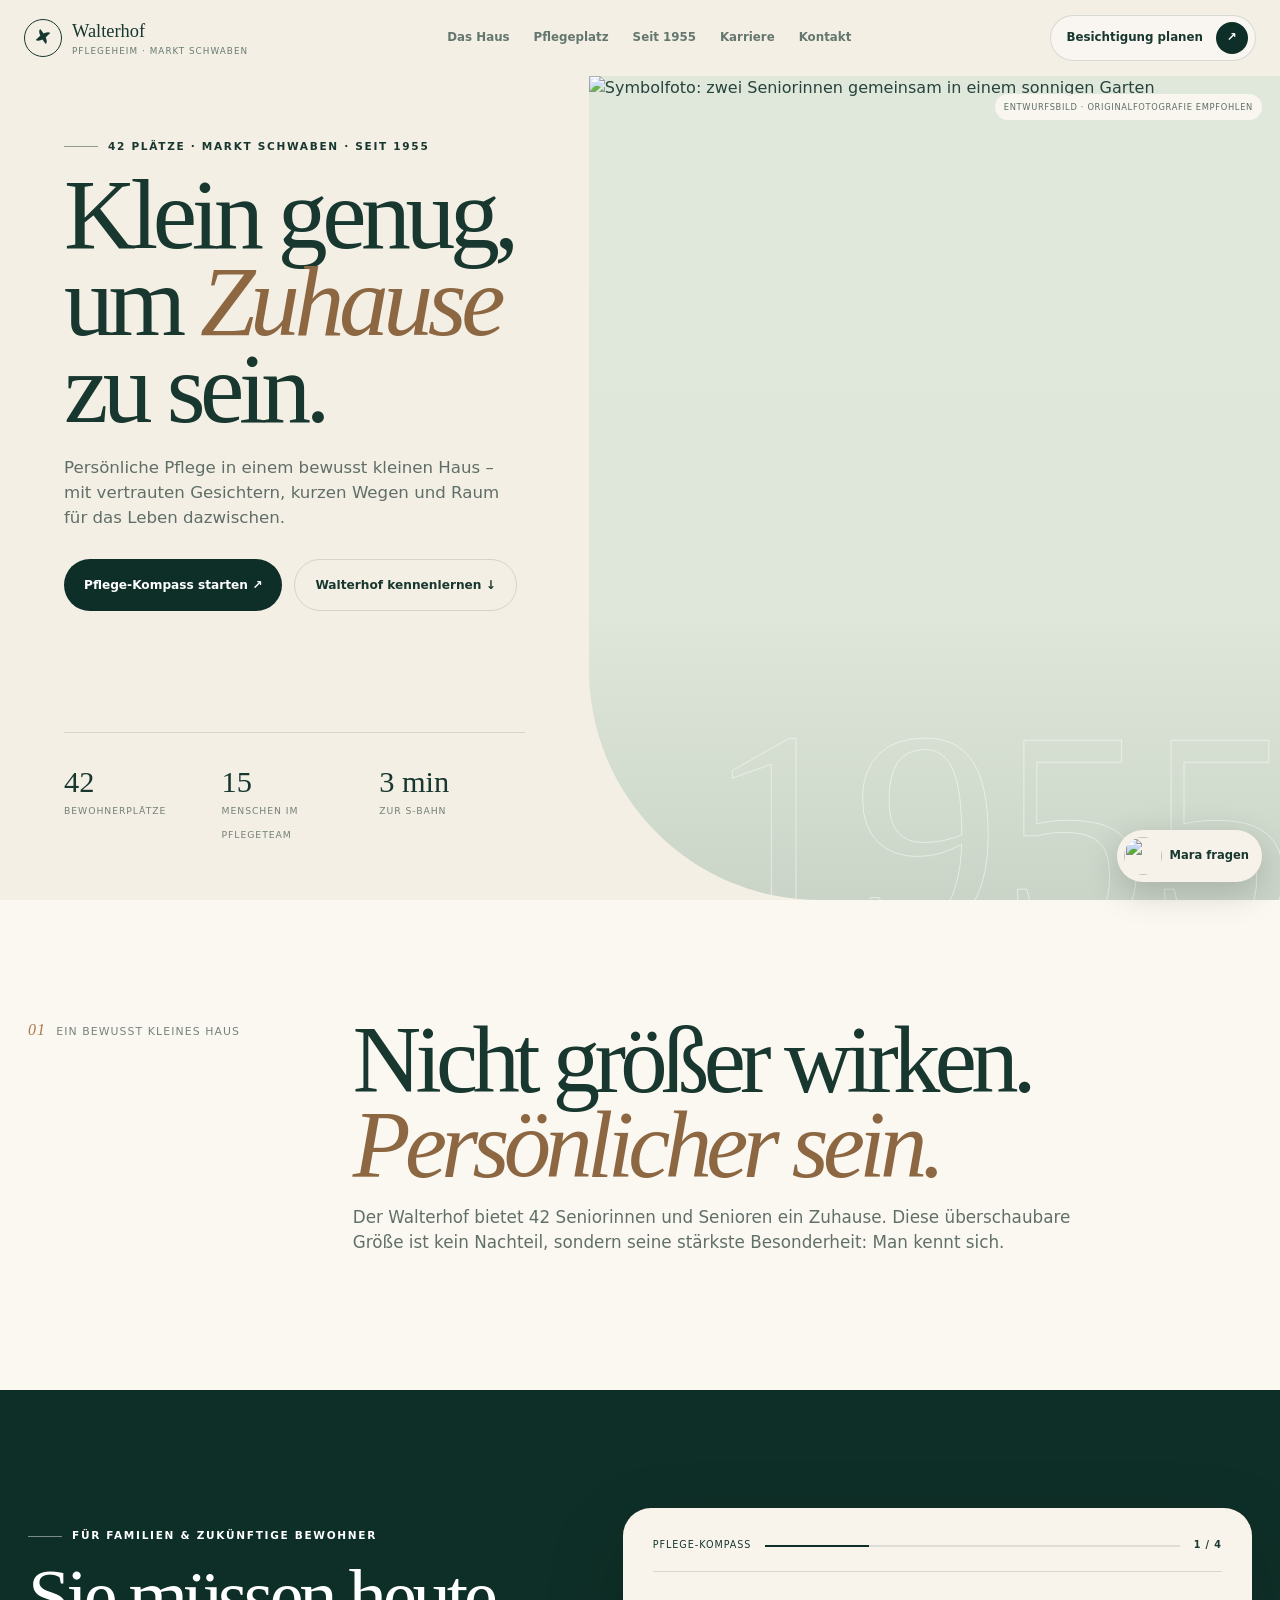
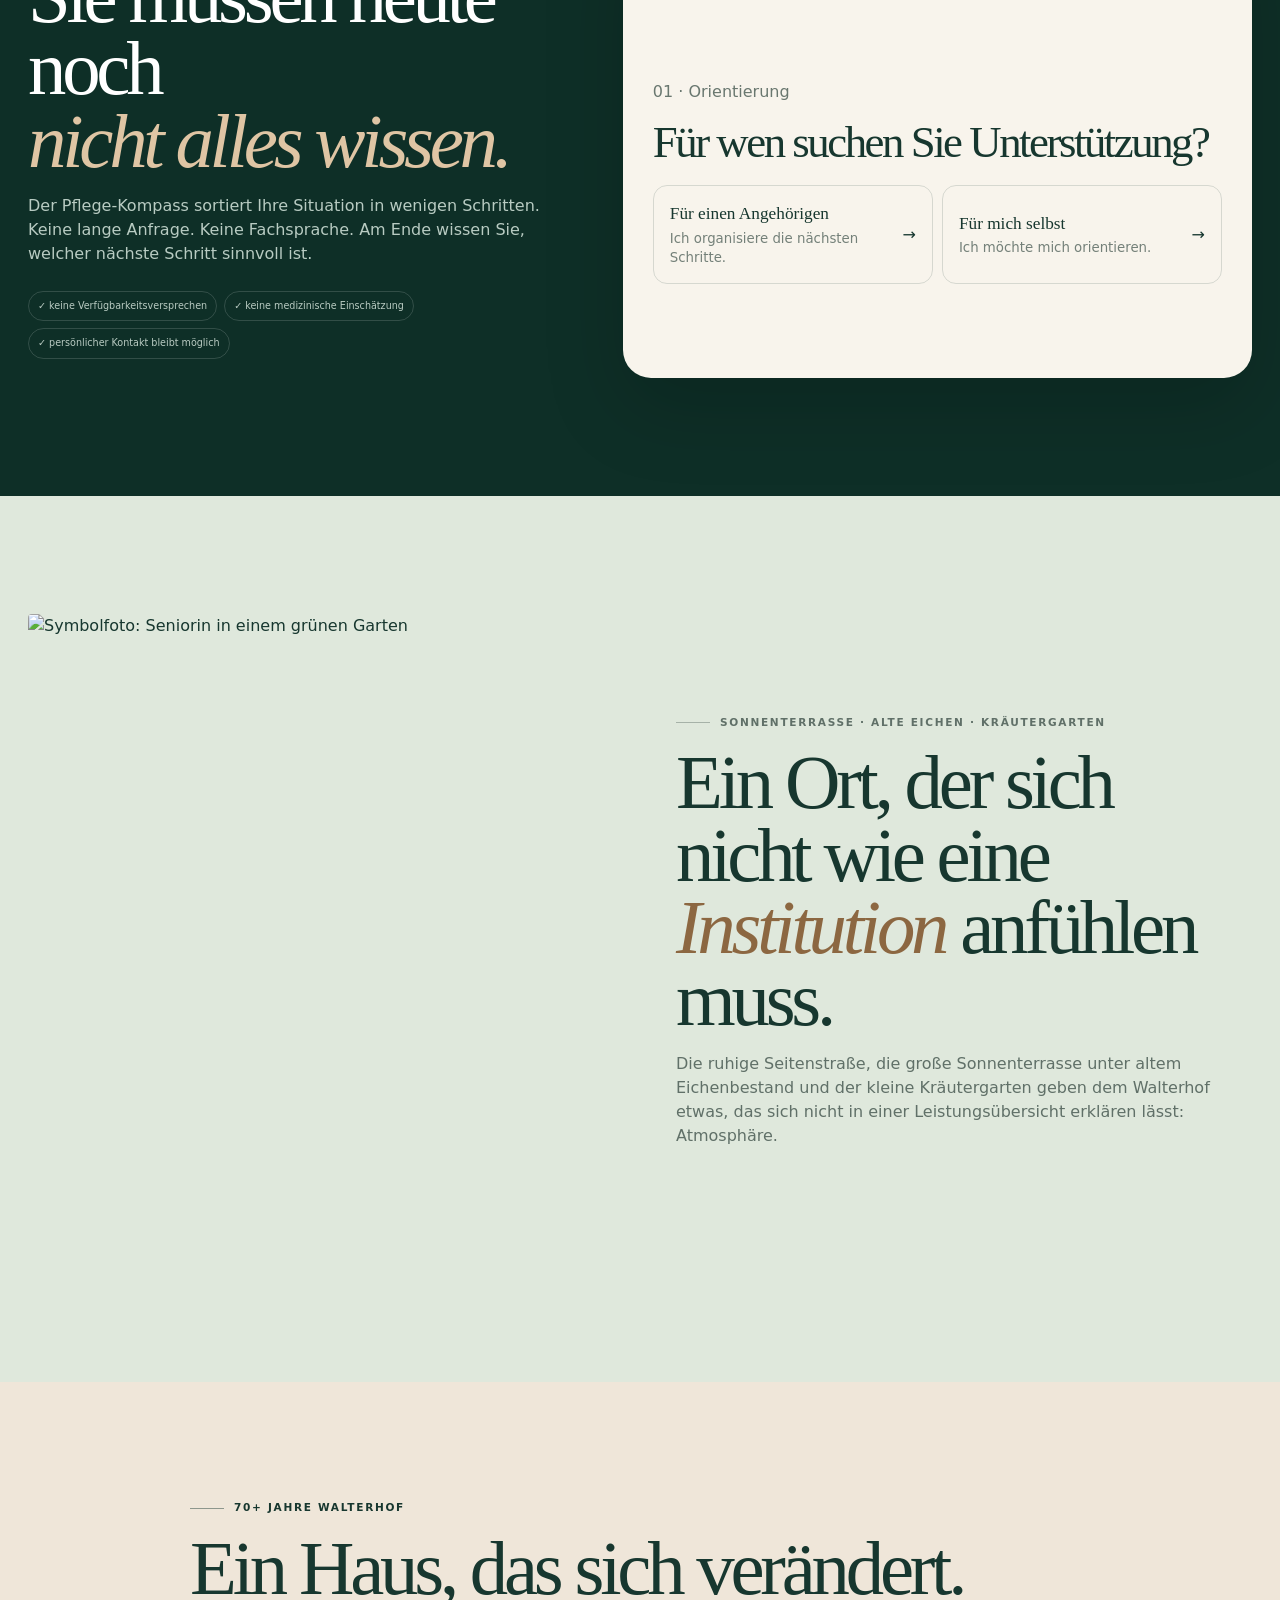
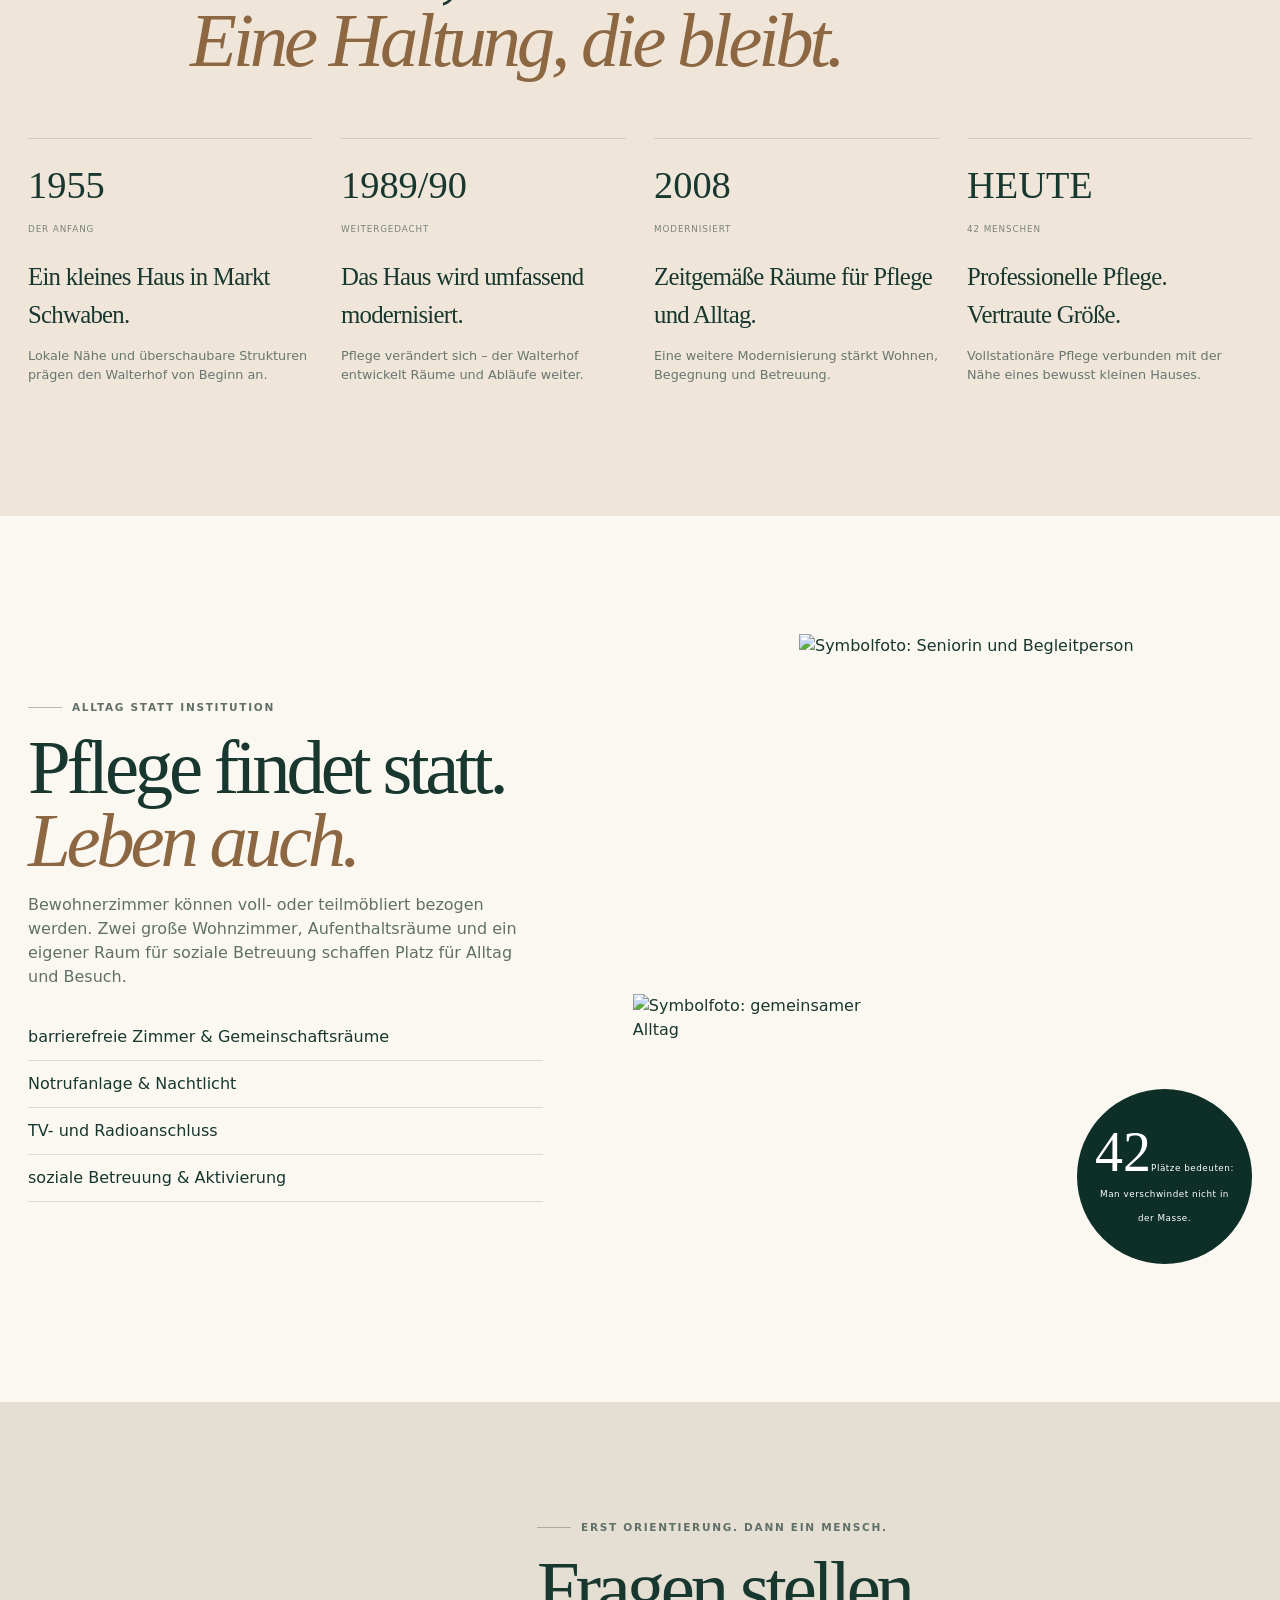
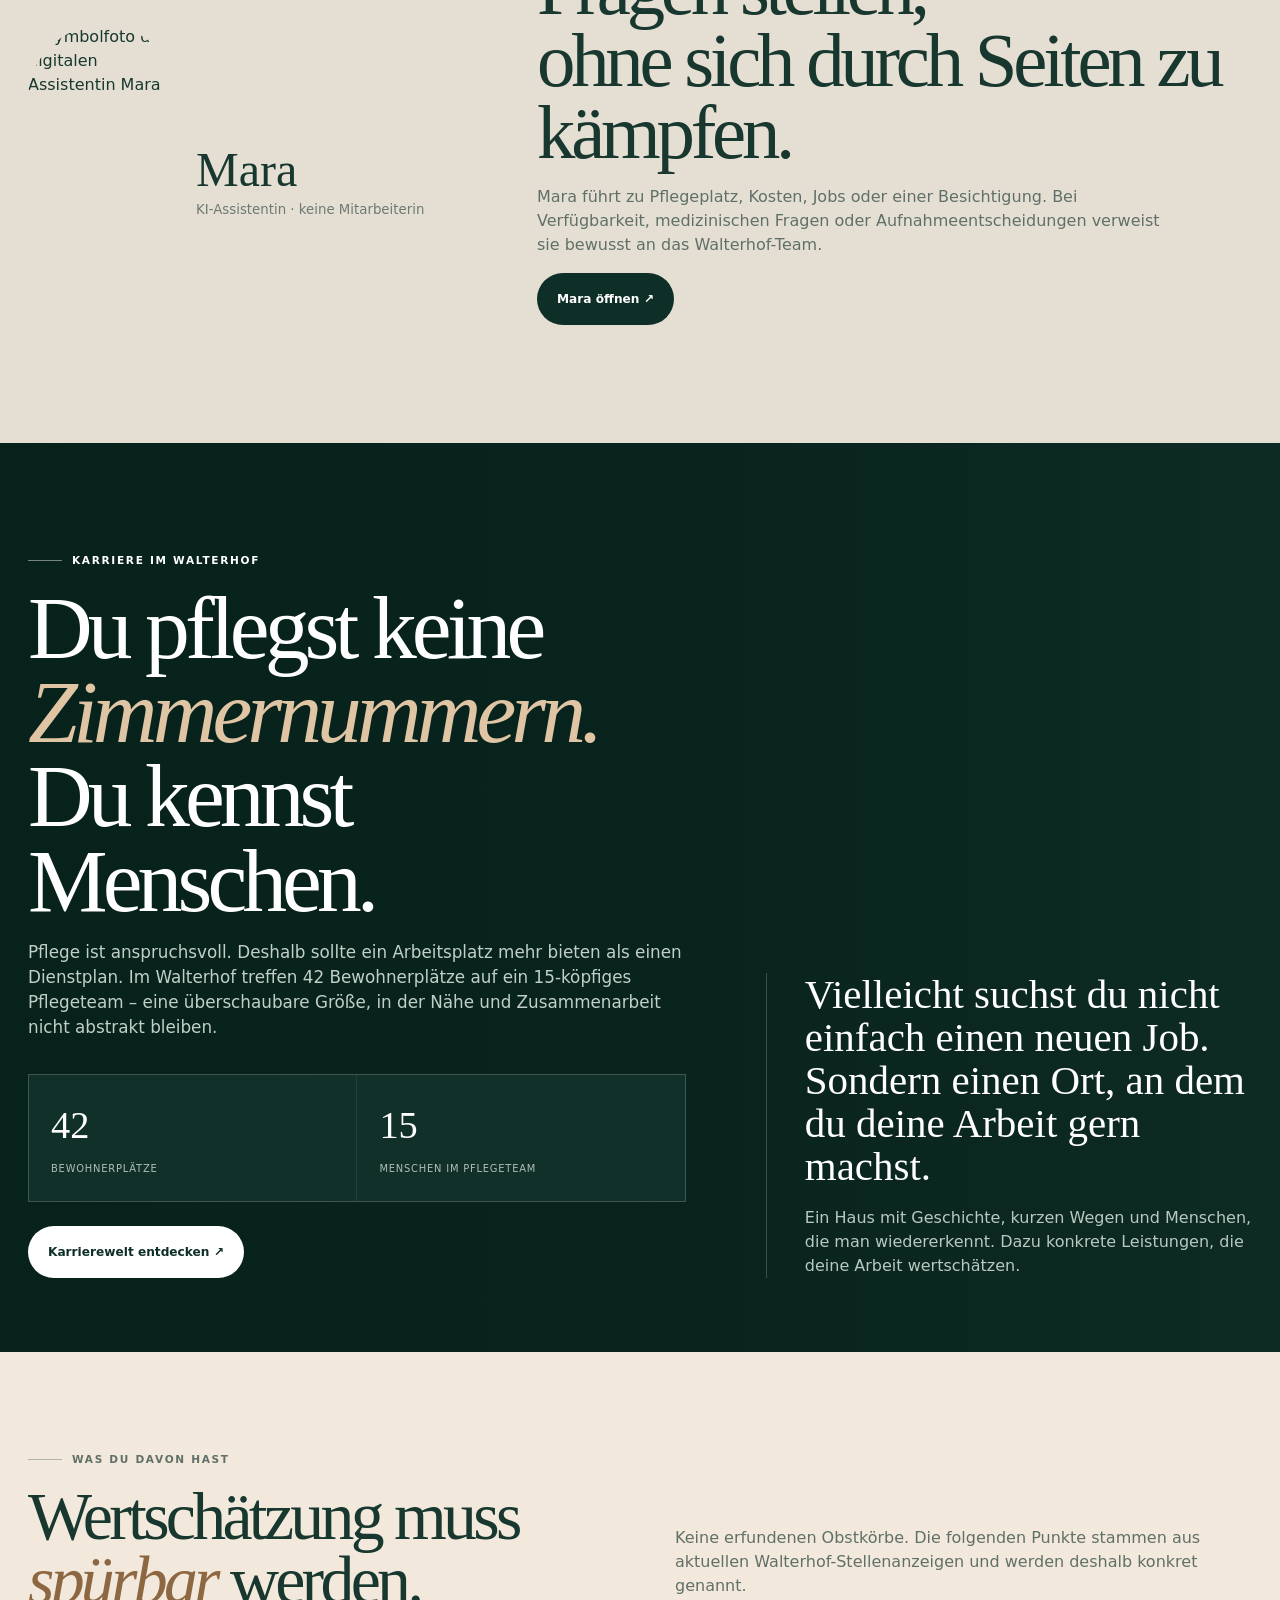
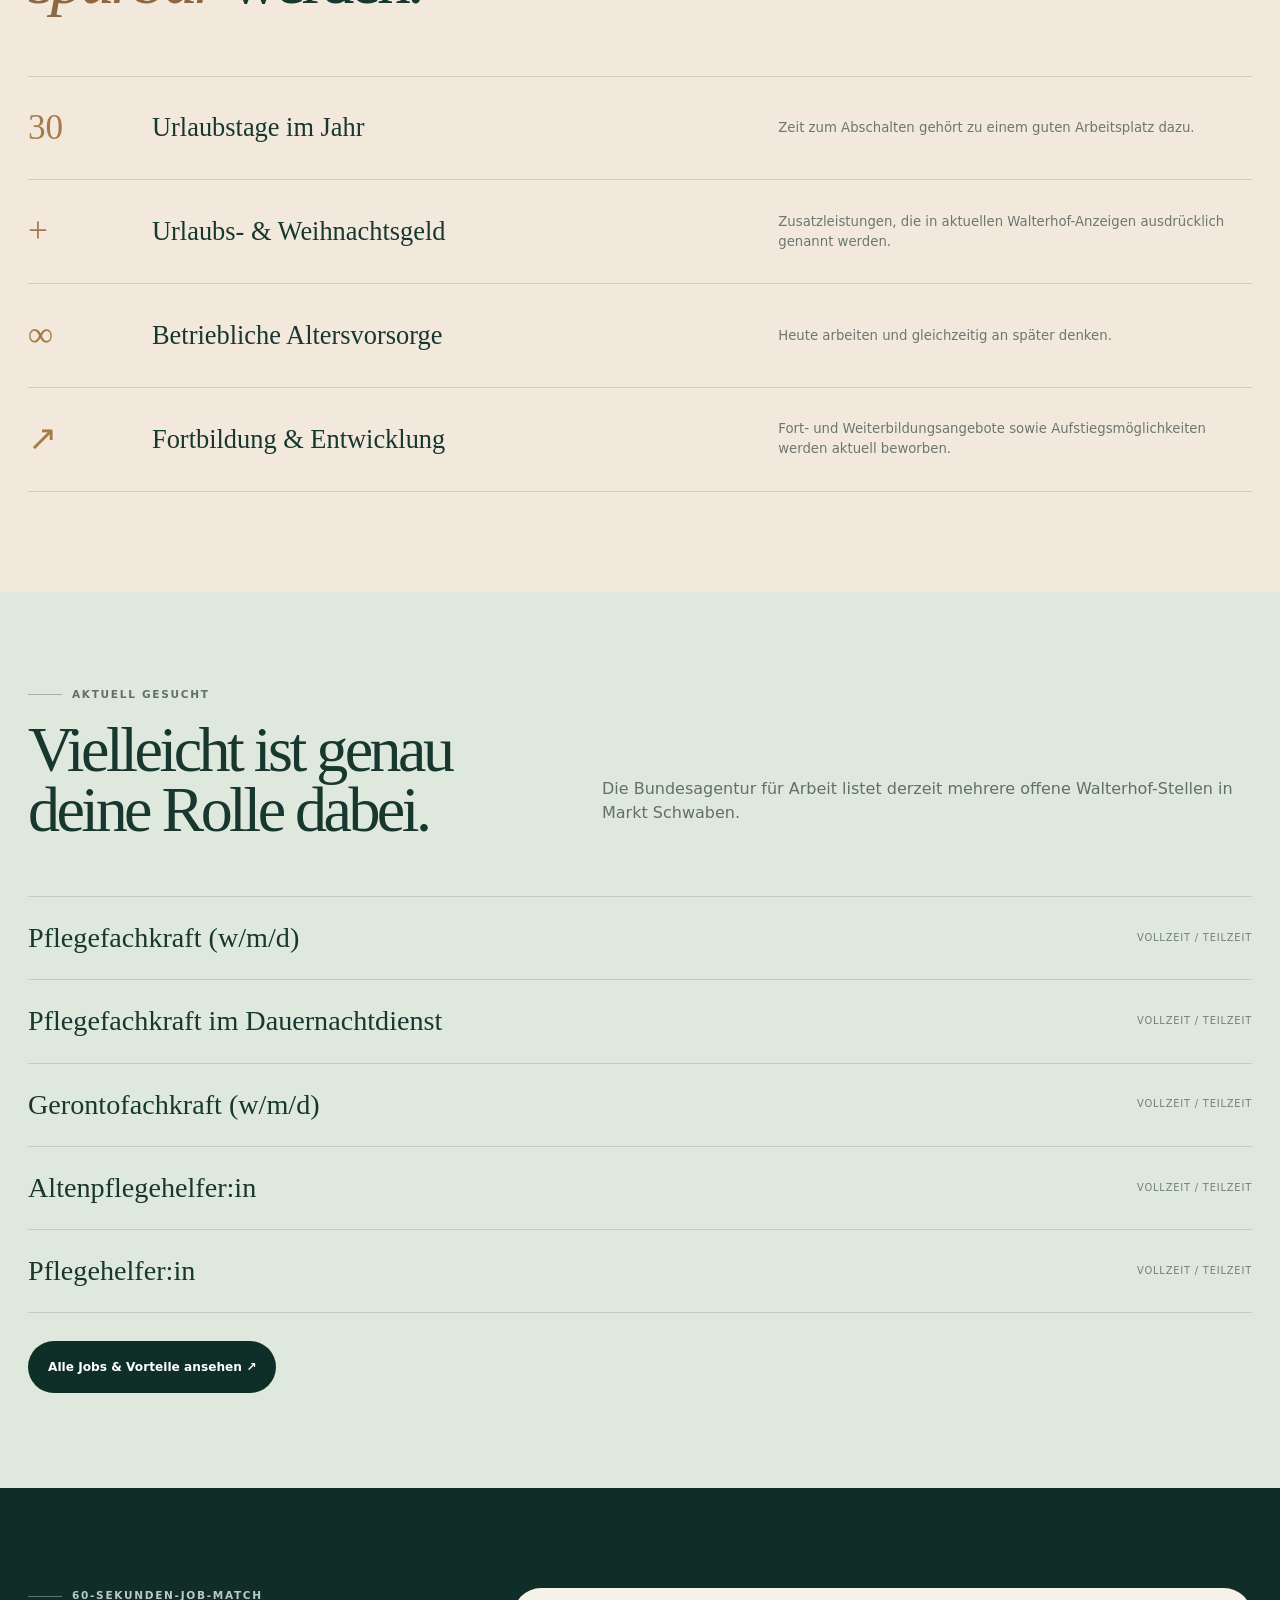
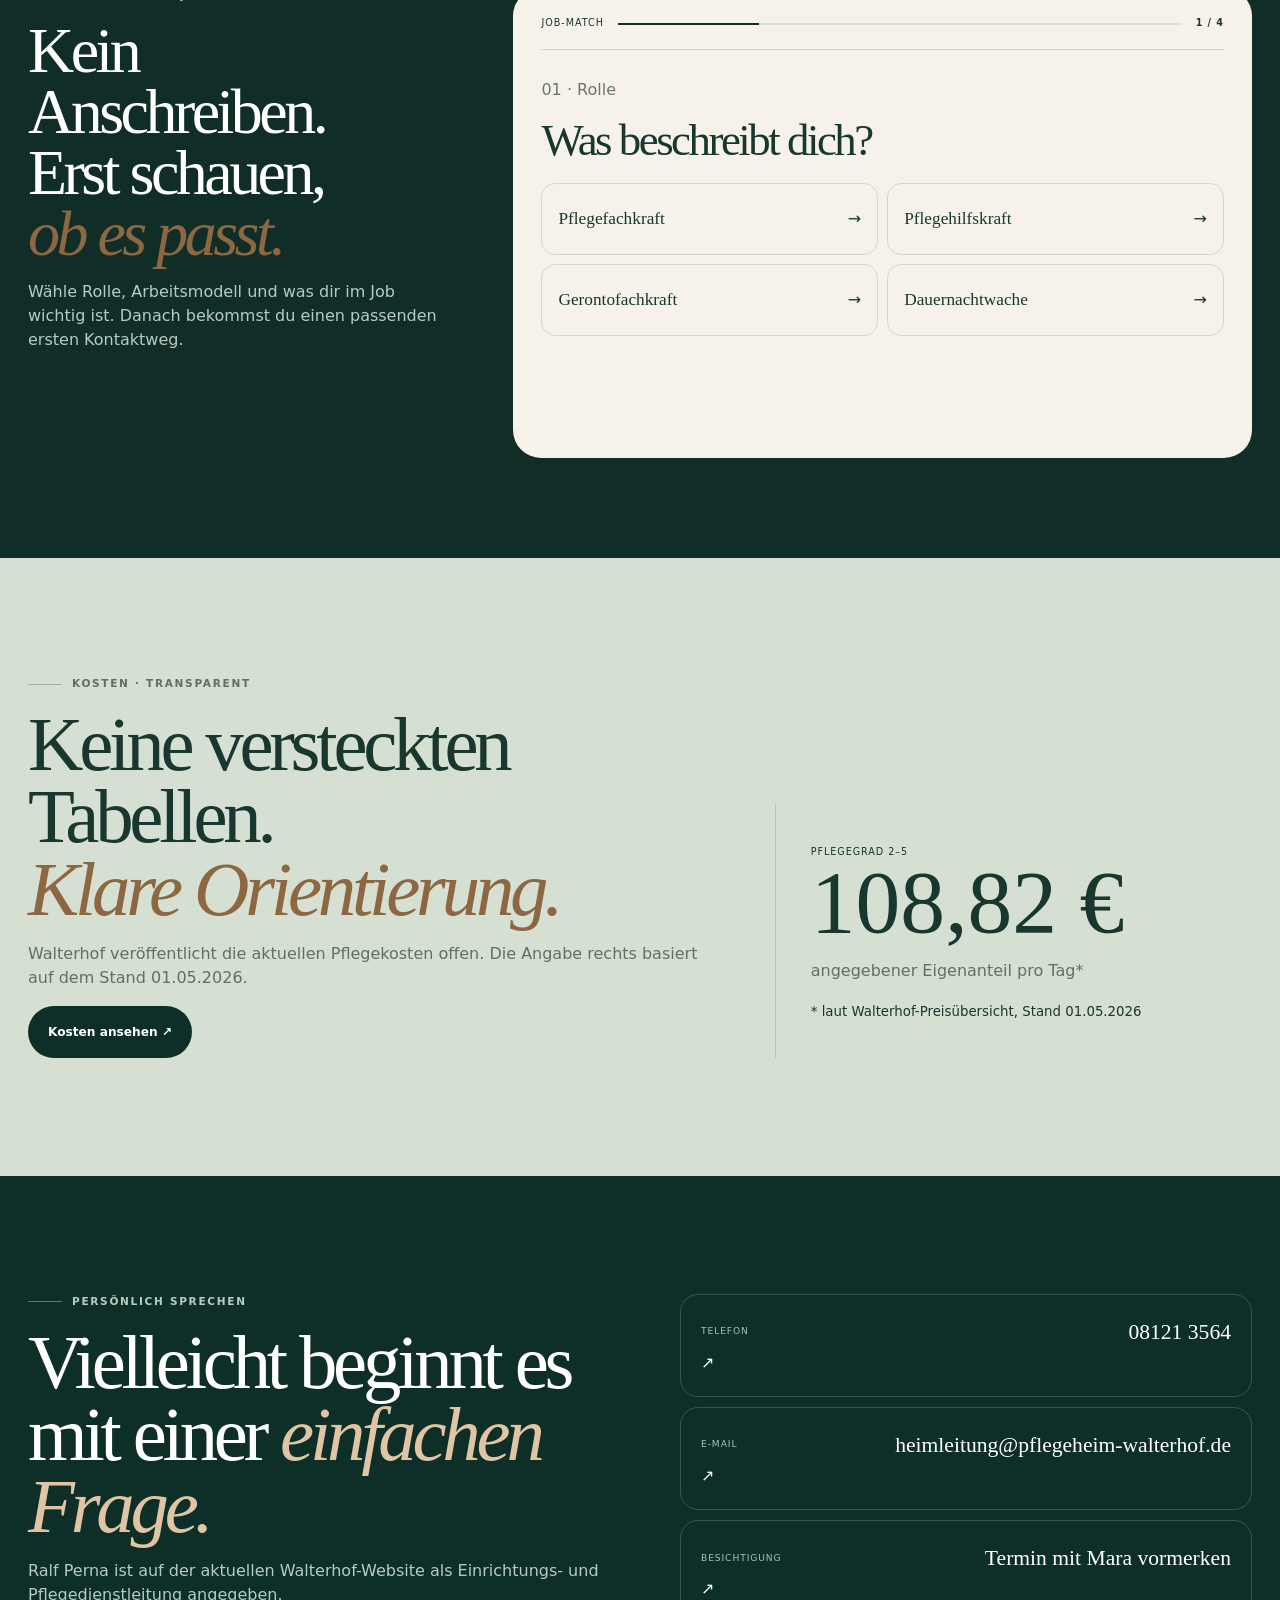
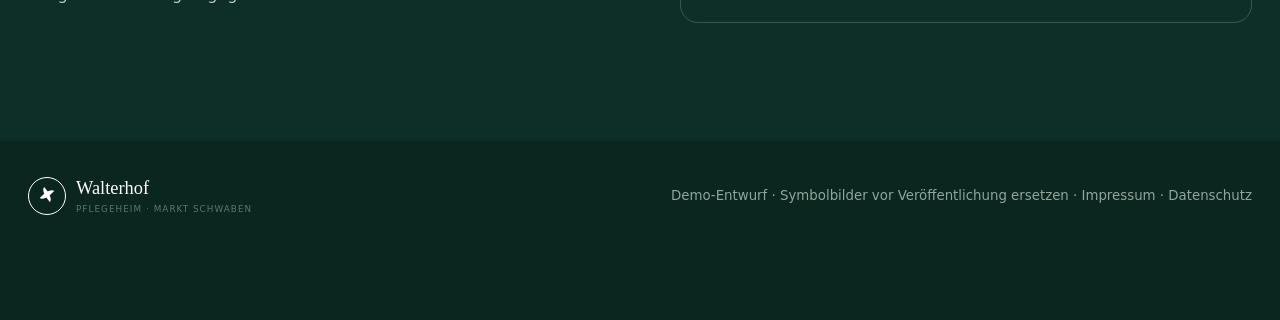
==== commit 0ea6ac57: "feat: improve Walterhof mobile and career storytelling" ====
--- a/index.html
+++ b/index.html
@@ -1 +1,55 @@
-<!doctype html><html lang="de"><head><meta charset="utf-8"><meta name="viewport" content="width=device-width,initial-scale=1,viewport-fit=cover"><title>Pflegeheim Walterhof · Persönliche Pflege in Markt Schwaben</title><meta name="description" content="Pflegeheim Walterhof in Markt Schwaben: 42 Plätze, persönliche vollstationäre Pflege, ein bewusst kleines Haus und kurze Wege."><meta name="theme-color" content="#f4efe5"><link rel="preconnect" href="https://images.pexels.com" crossorigin><style>:root{--ink:#17372f;--deep:#0e2f27;--cream:#f4efe5;--paper:#fbf8f2;--sage:#dfe8dc;--gold:#a77a4a;--line:rgba(23,55,47,.15);--muted:#68766f;--spring:cubic-bezier(.16,1,.3,1)}*{box-sizing:border-box}html{scroll-behavior:smooth;scroll-padding-top:76px;background:var(--cream)}body{margin:0;background:var(--cream);color:var(--ink);font-family:Inter,system-ui,-apple-system,BlinkMacSystemFont,"Segoe UI",sans-serif;line-height:1.5;overflow-x:hidden}body.menu-open,body.mara-open{overflow:hidden}a{color:inherit;text-decoration:none}button,input{font:inherit;color:inherit}button{cursor:pointer}img{display:block;width:100%}.wrap{width:min(1240px,calc(100% - 56px));margin:auto}.eyebrow{font-size:.66rem;letter-spacing:.16em;text-transform:uppercase;font-weight:800;margin:0 0 17px;display:flex;align-items:center;gap:10px}.eyebrow:before{content:"";width:34px;height:1px;background:currentColor;opacity:.45}.section{padding:118px 0}.reveal{opacity:0;transform:translateY(18px);transition:.65s var(--spring)}.reveal.in{opacity:1;transform:none}h1,h2,h3{font-family:Georgia,"Times New Roman",serif;font-weight:400;letter-spacing:-.055em;margin:0}h2{font-size:clamp(3.3rem,6vw,6.4rem);line-height:.94}em{font-weight:400;color:#8c6741}.btn{min-height:52px;border-radius:999px;padding:0 20px;display:inline-flex;align-items:center;justify-content:center;gap:16px;font-size:.76rem;font-weight:800;border:0;transition:transform .18s var(--spring),background .18s}.btn:hover{transform:translateY(-2px)}.btn.dark{background:var(--deep);color:#fff}.btn.light{background:#fff;color:var(--deep)}.btn.ghost{background:transparent;border:1px solid var(--line)}.site-header{position:fixed;z-index:1000;top:0;left:0;right:0;height:76px;padding:0 24px;display:grid;grid-template-columns:auto 1fr auto;align-items:center;gap:28px;transition:.25s var(--spring)}.site-header.scrolled{height:64px;background:rgba(244,239,229,.96);border-bottom:1px solid var(--line)}.brand{display:flex;align-items:center;gap:10px}.brand strong{font-family:Georgia,serif;font-weight:400;font-size:1.15rem;display:block}.brand small{font-size:.55rem;letter-spacing:.12em;text-transform:uppercase;opacity:.62;display:block}.mark{width:38px;height:38px;border:1px solid currentColor;border-radius:50%;position:relative}.mark:before,.mark:after{content:"";position:absolute;background:currentColor;width:6px;height:15px;border-radius:100% 0;top:9px;left:15px}.mark:before{transform:rotate(-42deg)}.mark:after{transform:rotate(42deg)}.nav{justify-self:center;display:flex;gap:24px;font-size:.74rem;font-weight:700}.nav a{opacity:.65;transition:.18s}.nav a:hover{opacity:1}.header-cta{border:1px solid var(--line);background:rgba(255,255,255,.45);border-radius:999px;padding:6px 7px 6px 15px;display:flex;align-items:center;gap:13px;font-weight:800;font-size:.74rem}.header-cta b{width:32px;height:32px;border-radius:50%;display:grid;place-items:center;background:var(--deep);color:#fff}.menu-btn{display:none;border:0;background:transparent;width:40px;height:40px;position:relative}.menu-btn span{position:absolute;left:7px;right:7px;top:16px;height:1px;background:currentColor}.menu-btn span:last-child{top:24px}.hero{min-height:100svh;display:grid;grid-template-columns:46% 54%;padding-top:76px;background:var(--cream)}.hero-copy{padding:7vh 5vw 55px;display:flex;flex-direction:column;justify-content:center}.hero h1{font-size:clamp(4.4rem,7.8vw,8.2rem);line-height:.87}.hero-lead{max-width:540px;color:#5f6e67;font-size:1.04rem;margin:24px 0 0}.hero-actions{display:flex;gap:12px;flex-wrap:wrap;margin-top:28px}.hero-proof{display:grid;grid-template-columns:repeat(3,1fr);gap:12px;margin-top:auto;padding-top:34px;border-top:1px solid var(--line)}.hero-proof strong{font-family:Georgia,serif;font-size:1.9rem;font-weight:400;display:block;line-height:1}.hero-proof span{font-size:.58rem;text-transform:uppercase;letter-spacing:.1em;color:#748079}.hero-media{margin:0;height:calc(100svh - 76px);min-height:620px;position:relative;overflow:hidden;border-radius:0 0 0 18vw;background:#dfe7da}.hero-media img{height:100%;object-fit:cover;object-position:center 48%;filter:saturate(.92) contrast(.96) brightness(1.05)}.hero-media:after{content:"";position:absolute;inset:0;background:linear-gradient(180deg,rgba(255,255,255,.04),transparent 65%,rgba(15,48,39,.10))}.hero-media figcaption{position:absolute;z-index:2;top:18px;right:18px;background:rgba(251,248,242,.9);padding:7px 9px;border-radius:999px;font-size:.52rem;letter-spacing:.08em;text-transform:uppercase;color:#5f6e67}.hero-year{position:absolute;z-index:2;right:-.05em;bottom:-.18em;font-family:Georgia,serif;font-size:clamp(11rem,23vw,24rem);line-height:.8;color:transparent;-webkit-text-stroke:1px rgba(255,255,255,.5)}.house{background:var(--paper)}.house-grid{display:grid;grid-template-columns:.3fr 1fr;gap:55px}.index{font-size:.68rem;text-transform:uppercase;letter-spacing:.1em;color:#78827d}.index span{font-family:Georgia,serif;font-style:italic;color:var(--gold);font-size:1rem;margin-right:10px}.display{font-family:Georgia,serif;font-size:clamp(4rem,7.4vw,7.7rem);line-height:.9;letter-spacing:-.06em;margin:0}.lead{max-width:720px;color:#607068;font-size:1.05rem}.family{background:var(--deep);color:#fff}.family-grid{display:grid;grid-template-columns:.9fr 1.1fr;gap:80px;align-items:center}.family h2{color:#fff}.family h2 em{color:#dfc5a4}.family-copy>p:not(.eyebrow){color:#b8cbc2;max-width:560px}.trust{display:flex;gap:7px;flex-wrap:wrap;margin-top:25px}.trust span{padding:7px 9px;border:1px solid rgba(255,255,255,.15);border-radius:999px;color:#b9cbc2;font-size:.6rem}.flow{background:#f8f4ec;color:var(--ink);border-radius:28px;padding:30px;min-height:470px;box-shadow:0 30px 80px rgba(0,0,0,.17);display:flex;flex-direction:column}.flowtop{display:grid;grid-template-columns:auto 1fr auto;gap:14px;align-items:center;padding-bottom:18px;border-bottom:1px solid var(--line)}.flowtop span,.flowtop b{font-size:.6rem;letter-spacing:.1em}.progress{height:2px;background:#deddd7;overflow:hidden}.progress i{display:block;width:25%;height:100%;background:var(--deep);transition:.28s var(--spring)}.stage{flex:1;padding-top:28px;display:flex;flex-direction:column;justify-content:center}.stage h3{font-size:clamp(2.2rem,3.5vw,3.4rem);line-height:1;margin-bottom:12px}.stage p{color:#69776f}.answers{display:grid;grid-template-columns:1fr 1fr;gap:9px;margin-top:20px}.answers.one{grid-template-columns:1fr}.answer{min-height:72px;border:1px solid var(--line);border-radius:14px;background:transparent;text-align:left;padding:15px 16px;display:flex;justify-content:space-between;align-items:center;gap:16px;transition:.17s var(--spring)}.answer:hover{background:#e8ede5;transform:translateY(-1px)}.answer strong{font-family:Georgia,serif;font-size:1.08rem;font-weight:400}.answer small{display:block;color:#748079;margin-top:2px}.summary{background:#fff;border:1px solid var(--line);border-radius:17px;padding:18px;margin-top:16px}.summary div{display:flex;justify-content:space-between;padding:8px 0;border-bottom:1px solid var(--line);font-size:.73rem}.summary div:last-child{border:0}.summary span{color:#75817b}.flow-actions{display:flex;gap:8px;flex-wrap:wrap;margin-top:16px}.flow-actions button,.flow-actions a{border:0;border-radius:999px;background:var(--deep);color:#fff;padding:11px 14px;font-size:.7rem;font-weight:800}.flow-actions .secondary{background:#e6ebe4;color:var(--ink)}.animate{animation:in .24s var(--spring) both}@keyframes in{from{opacity:0;transform:translateY(7px)}to{opacity:1;transform:none}}.oak{background:var(--sage);overflow:hidden}.oak-grid{display:grid;grid-template-columns:1fr 1fr;gap:72px;align-items:center}.oak figure{margin:0;height:650px;overflow:hidden;border-radius:4px 120px 4px 4px}.oak figure img{height:100%;object-fit:cover}.oak-copy p{color:#607068}.history{background:#efe6d9}.history-head{max-width:900px}.timeline{display:grid;grid-template-columns:repeat(4,1fr);gap:28px;margin-top:60px}.time{border-top:1px solid var(--line);padding-top:18px;min-height:260px}.time>span{font-family:Georgia,serif;font-size:2.4rem}.time small{display:block;text-transform:uppercase;letter-spacing:.1em;font-size:.55rem;color:#78837d;margin:9px 0 22px}.time h3{font-size:1.55rem;letter-spacing:-.03em}.time p{color:#68766f;font-size:.8rem}.life{background:var(--paper)}.life-grid{display:grid;grid-template-columns:.9fr 1.1fr;gap:80px;align-items:center}.life-copy p{color:#607068}.life-copy ul{padding:0;list-style:none;margin-top:25px}.life-copy li{padding:11px 0;border-bottom:1px solid var(--line)}.mosaic{position:relative;min-height:650px}.mosaic .a{width:72%;height:520px;object-fit:cover;margin-left:auto}.mosaic .b{position:absolute;left:0;bottom:0;width:45%;height:300px;object-fit:cover;border:10px solid var(--paper)}.stamp{position:absolute;right:0;bottom:20px;width:175px;height:175px;border-radius:50%;background:var(--deep);color:#fff;display:grid;place-items:center;text-align:center;padding:18px}.stamp strong{font-family:Georgia,serif;font-size:3.5rem;font-weight:400;line-height:1}.stamp span{font-size:.55rem;letter-spacing:.06em}.mara-section{background:#e5dfd3}.mara-grid{display:grid;grid-template-columns:.75fr 1.25fr;gap:80px;align-items:center}.mara-person{display:flex;align-items:flex-end;gap:18px}.mara-person img{width:150px;height:195px;object-fit:cover;border-radius:75px 75px 8px 8px}.mara-person strong{font-family:Georgia,serif;font-size:3rem;font-weight:400;line-height:.9}.mara-person small{display:block;color:#6d7973;margin-top:7px}.mara-copy p{color:#607068;max-width:640px}.career{position:relative;background:#17392f;color:#fff;overflow:hidden}.career-bg{position:absolute;inset:0;opacity:.22}.career-bg img{height:100%;object-fit:cover}.career:after{content:"";position:absolute;inset:0;background:linear-gradient(90deg,#0c2e25 0%,rgba(12,46,37,.9) 52%,rgba(12,46,37,.55))}.career-grid{position:relative;z-index:2;display:grid;grid-template-columns:.9fr 1.1fr;gap:70px;align-items:center}.career h2{color:#fff}.career h2 em{color:#dfc5a4}.jobflow{background:#f7f2e9;color:var(--ink);border-radius:28px;padding:28px;min-height:430px}.jobflow .stage{padding-top:12px}.price{background:#d5dfd2}.price-grid{display:grid;grid-template-columns:1fr .7fr;gap:65px;align-items:end}.price-figure{padding:35px;border-left:1px solid var(--line)}.price-figure strong{font-family:Georgia,serif;font-size:clamp(4rem,7vw,7rem);font-weight:400;display:block;line-height:.9}.price-figure span{font-size:.6rem;text-transform:uppercase;letter-spacing:.1em}.price p{color:#607068}.contact{background:var(--deep);color:#fff}.contact-grid{display:grid;grid-template-columns:1fr 1fr;gap:80px}.contact h2{color:#fff}.contact h2 em{color:#dfc5a4}.contact p{color:#b8cbc2}.contacts{display:grid;gap:10px}.contacts a,.contacts button{background:transparent;border:1px solid rgba(255,255,255,.18);color:#fff;border-radius:18px;padding:20px;display:grid;grid-template-columns:1fr auto;align-items:center;text-align:left;transition:.18s}.contacts a:hover,.contacts button:hover{background:rgba(255,255,255,.06);transform:translateY(-1px)}.contacts span{font-size:.57rem;text-transform:uppercase;letter-spacing:.1em;color:#adc1b7}.contacts strong{font-family:Georgia,serif;font-size:1.35rem;font-weight:400}.contacts i{font-style:normal}.footer{padding:34px 0;background:#0a261f;color:#fff}.footer .wrap{display:flex;justify-content:space-between;gap:20px;align-items:center}.footer small{color:#8fa69b}.mara-launch{position:fixed;z-index:3000;right:18px;bottom:18px;border:0;background:#f7f2e9;color:var(--ink);box-shadow:0 10px 35px rgba(0,0,0,.18);border-radius:999px;padding:7px 13px 7px 7px;display:flex;align-items:center;gap:8px}.mara-launch img{width:38px;height:38px;border-radius:50%;object-fit:cover}.mara-launch strong{font-size:.72rem}.drawer{position:fixed;z-index:4000;right:18px;bottom:76px;width:min(390px,calc(100vw - 22px));height:min(620px,calc(100svh - 100px));background:#f8f4ec;border-radius:24px;box-shadow:0 20px 70px rgba(0,0,0,.28);display:grid;grid-template-rows:auto 1fr auto;transform:translateY(18px) scale(.98);opacity:0;pointer-events:none;transition:.22s var(--spring);overflow:hidden}.drawer.open{transform:none;opacity:1;pointer-events:auto}.chathead{background:var(--deep);color:#fff;padding:14px;display:flex;align-items:center;gap:10px}.chathead img{width:42px;height:42px;border-radius:50%;object-fit:cover}.chathead strong{display:block}.chathead small{display:block;color:#aec2b8;font-size:.56rem}.close{margin-left:auto;border:1px solid rgba(255,255,255,.18);background:transparent;color:#fff;width:34px;height:34px;border-radius:50%}.messages{padding:15px;overflow:auto;display:flex;flex-direction:column;gap:8px}.msg{max-width:88%;padding:10px 12px;border-radius:14px;font-size:.78rem}.msg.bot{background:#e1e8df;border-bottom-left-radius:4px}.msg.user{margin-left:auto;background:var(--deep);color:#fff;border-bottom-right-radius:4px}.quick{display:flex;gap:5px;flex-wrap:wrap;margin-top:8px}.quick button{border:1px solid var(--line);background:#fff;border-radius:999px;padding:7px 9px;font-size:.65rem}.compose{border-top:1px solid var(--line);padding:9px;display:grid;grid-template-columns:1fr auto;gap:6px;background:#fff}.compose input{border:0;background:#f0ede7;border-radius:999px;padding:10px 12px;outline:none}.compose button{border:0;background:var(--deep);color:#fff;width:39px;height:39px;border-radius:50%}.booking{background:#fff;border:1px solid var(--line);border-radius:13px;padding:11px;margin-top:8px}.slots{display:flex;gap:5px;flex-wrap:wrap}.slot{border:1px solid var(--line);background:#fff;border-radius:999px;padding:7px 8px;font-size:.63rem}.mobilebar{display:none}@media(max-width:900px){.nav{position:fixed;top:64px;left:0;right:0;background:var(--cream);padding:20px;flex-direction:column;gap:0;opacity:0;transform:translateY(-8px);pointer-events:none;transition:.2s var(--spring);border-bottom:1px solid var(--line)}.site-header.menu-active .nav{opacity:1;transform:none;pointer-events:auto}.nav a{padding:11px 0;border-bottom:1px solid var(--line)}.menu-btn{display:block}.site-header{grid-template-columns:auto 1fr auto auto}.header-cta span{display:none}.hero{display:flex;flex-direction:column;padding-top:70px}.hero-copy{min-height:560px;padding:52px 20px 36px}.hero h1{font-size:clamp(4.1rem,16vw,6.2rem)}.hero-media{height:60svh;min-height:430px;border-radius:0}.hero-proof{margin-top:42px}.house-grid,.family-grid,.oak-grid,.life-grid,.mara-grid,.career-grid,.price-grid,.contact-grid{grid-template-columns:1fr;gap:44px}.section{padding:90px 0}.wrap{width:min(100% - 34px,1240px)}.answers{grid-template-columns:1fr}.timeline{display:flex;overflow:auto;scroll-snap-type:x mandatory}.time{min-width:280px;scroll-snap-align:start}.oak figure{height:520px;order:2}.oak-copy{order:1}.mosaic{min-height:540px}.career:after{background:rgba(10,40,33,.84)}.footer .wrap{display:block}.footer small{display:block;margin-top:12px}.mara-launch{bottom:76px}.drawer{right:8px;bottom:126px;width:calc(100vw - 16px);height:min(620px,calc(100svh - 145px))}.mobilebar{display:grid;position:fixed;z-index:3100;left:8px;right:8px;bottom:8px;grid-template-columns:repeat(3,1fr);background:var(--deep);border-radius:16px;padding:5px;color:#fff;box-shadow:0 12px 35px rgba(0,0,0,.24)}.mobilebar a,.mobilebar button{background:transparent;border:0;color:#fff;padding:8px 2px;font-size:.64rem;font-weight:800;text-align:center}}@media(prefers-reduced-motion:reduce){*{scroll-behavior:auto!important;animation:none!important;transition-duration:.01ms!important}.reveal{opacity:1;transform:none}}</style></head><body><header class="site-header" data-header><a class="brand" href="#top"><span class="mark"></span><span><strong>Walterhof</strong><small>Pflegeheim · Markt Schwaben</small></span></a><nav class="nav"><a href="#haus">Das Haus</a><a href="#familien">Pflegeplatz</a><a href="#geschichte">Seit 1955</a><a href="#karriere">Karriere</a><a href="preise.html">Kosten</a></nav><button class="header-cta js-mara" data-intent="booking"><span>Besichtigung planen</span><b>↗</b></button><button class="menu-btn" aria-label="Menü öffnen" aria-expanded="false"><span></span><span></span></button></header><main><section class="hero" id="top"><div class="hero-copy"><p class="eyebrow">42 Plätze · Markt Schwaben · seit 1955</p><h1>Klein genug,<br>um <em>Zuhause</em><br>zu sein.</h1><p class="hero-lead">Persönliche Pflege in einem bewusst kleinen Haus – mit vertrauten Gesichtern, kurzen Wegen und Raum für das Leben dazwischen.</p><div class="hero-actions"><a class="btn dark" href="#familien">Pflege-Kompass starten ↗</a><a class="btn ghost" href="#haus">Walterhof kennenlernen ↓</a></div><div class="hero-proof"><div><strong>42</strong><span>Bewohnerplätze</span></div><div><strong>15</strong><span>Menschen im Pflegeteam</span></div><div><strong>3 min</strong><span>zur S-Bahn</span></div></div></div><figure class="hero-media"><img src="https://images.pexels.com/photos/7849905/pexels-photo-7849905.jpeg?auto=compress&cs=tinysrgb&w=1600&h=1100&fit=crop" alt="Symbolfoto: zwei Seniorinnen gemeinsam in einem sonnigen Garten" fetchpriority="high" decoding="async"><figcaption>Entwurfsbild · Originalfotografie empfohlen</figcaption><div class="hero-year">1955</div></figure></section><section class="house section" id="haus"><div class="wrap house-grid"><div class="index"><span>01</span>Ein bewusst kleines Haus</div><div class="reveal"><p class="display">Nicht größer wirken.<br><em>Persönlicher sein.</em></p><p class="lead">Der Walterhof bietet 42 Seniorinnen und Senioren ein Zuhause. Diese überschaubare Größe ist kein Nachteil, sondern seine stärkste Besonderheit: Man kennt sich.</p></div></div></section><section class="family section" id="familien"><div class="wrap family-grid"><div class="family-copy reveal"><p class="eyebrow">Für Familien & zukünftige Bewohner</p><h2>Sie müssen heute noch<br><em>nicht alles wissen.</em></h2><p>Der Pflege-Kompass sortiert Ihre Situation in wenigen Schritten. Keine lange Anfrage. Keine Fachsprache. Am Ende wissen Sie, welcher nächste Schritt sinnvoll ist.</p><div class="trust"><span>✓ keine Verfügbarkeitsversprechen</span><span>✓ keine medizinische Einschätzung</span><span>✓ persönlicher Kontakt bleibt möglich</span></div></div><div class="flow reveal"><div class="flowtop"><span>PFLEGE-KOMPASS</span><div class="progress"><i id="careProgress"></i></div><b id="careCount">1 / 4</b></div><div class="stage" id="careStage"></div></div></div></section><section class="oak section"><div class="wrap oak-grid"><figure class="reveal"><img src="https://images.pexels.com/photos/20451933/pexels-photo-20451933.jpeg?auto=compress&cs=tinysrgb&w=1000&fit=crop" alt="Symbolfoto: Seniorin in einem grünen Garten" loading="lazy"></figure><div class="oak-copy reveal"><p class="eyebrow">Sonnenterrasse · alte Eichen · Kräutergarten</p><h2>Ein Ort, der sich nicht wie eine <em>Institution</em> anfühlen muss.</h2><p>Die ruhige Seitenstraße, die große Sonnenterrasse unter altem Eichenbestand und der kleine Kräutergarten geben dem Walterhof etwas, das sich nicht in einer Leistungsübersicht erklären lässt: Atmosphäre.</p></div></div></section><section class="history section" id="geschichte"><div class="wrap history-head reveal"><p class="eyebrow">70+ Jahre Walterhof</p><h2>Ein Haus, das sich verändert.<br><em>Eine Haltung, die bleibt.</em></h2></div><div class="wrap timeline"><article class="time reveal"><span>1955</span><small>Der Anfang</small><h3>Ein kleines Haus in Markt Schwaben.</h3><p>Lokale Nähe und überschaubare Strukturen prägen den Walterhof von Beginn an.</p></article><article class="time reveal"><span>1989/90</span><small>Weitergedacht</small><h3>Das Haus wird umfassend modernisiert.</h3><p>Pflege verändert sich – der Walterhof entwickelt Räume und Abläufe weiter.</p></article><article class="time reveal"><span>2008</span><small>Modernisiert</small><h3>Zeitgemäße Räume für Pflege und Alltag.</h3><p>Eine weitere Modernisierung stärkt Wohnen, Begegnung und Betreuung.</p></article><article class="time reveal"><span>HEUTE</span><small>42 Menschen</small><h3>Professionelle Pflege. Vertraute Größe.</h3><p>Vollstationäre Pflege verbunden mit der Nähe eines bewusst kleinen Hauses.</p></article></div></section><section class="life section"><div class="wrap life-grid"><div class="life-copy reveal"><p class="eyebrow">Alltag statt Institution</p><h2>Pflege findet statt.<br><em>Leben auch.</em></h2><p>Bewohnerzimmer können voll- oder teilmöbliert bezogen werden. Zwei große Wohnzimmer, Aufenthaltsräume und ein eigener Raum für soziale Betreuung schaffen Platz für Alltag und Besuch.</p><ul><li>barrierefreie Zimmer & Gemeinschaftsräume</li><li>Notrufanlage & Nachtlicht</li><li>TV- und Radioanschluss</li><li>soziale Betreuung & Aktivierung</li></ul></div><div class="mosaic"><img class="a reveal" src="https://images.pexels.com/photos/18459193/pexels-photo-18459193.jpeg?auto=compress&cs=tinysrgb&w=900&fit=crop" alt="Symbolfoto: Seniorin und Begleitperson" loading="lazy"><img class="b reveal" src="https://images.pexels.com/photos/7551611/pexels-photo-7551611.jpeg?auto=compress&cs=tinysrgb&w=800&fit=crop" alt="Symbolfoto: gemeinsamer Alltag" loading="lazy"><div class="stamp reveal"><div><strong>42</strong><span>Plätze bedeuten:<br>Man verschwindet nicht in der Masse.</span></div></div></div></div></section><section class="mara-section section"><div class="wrap mara-grid"><div class="mara-person reveal"><img src="https://images.pexels.com/photos/7551614/pexels-photo-7551614.jpeg?auto=compress&cs=tinysrgb&w=400&fit=crop" alt="Symbolfoto der digitalen Assistentin Mara" loading="lazy"><div><strong>Mara</strong><small>KI-Assistentin · keine Mitarbeiterin</small></div></div><div class="mara-copy reveal"><p class="eyebrow">Erst Orientierung. Dann ein Mensch.</p><h2>Fragen stellen,<br>ohne sich durch Seiten zu kämpfen.</h2><p>Mara führt zu Pflegeplatz, Kosten, Jobs oder einer Besichtigung. Bei Verfügbarkeit, medizinischen Fragen oder Aufnahmeentscheidungen verweist sie bewusst an das Walterhof-Team.</p><button class="btn dark js-mara">Mara öffnen ↗</button></div></div></section><section class="career section" id="karriere"><div class="career-bg"><img src="https://images.pexels.com/photos/3768131/pexels-photo-3768131.jpeg?auto=compress&cs=tinysrgb&w=1600&fit=crop" alt="" loading="lazy"></div><div class="wrap career-grid"><div class="reveal"><p class="eyebrow">Karriere im Walterhof</p><h2>Arbeit, bei der man sich <em>kennt.</em></h2><p>Kein Anschreiben im ersten Schritt. Erst herausfinden, ob Rolle, Arbeitsmodell und Erwartungen zusammenpassen.</p></div><div class="jobflow reveal"><div class="flowtop"><span>60-SEKUNDEN-JOB-MATCH</span><div class="progress"><i id="jobProgress"></i></div><b id="jobCount">1 / 4</b></div><div class="stage" id="jobStage"></div></div></div></section><section class="price section"><div class="wrap price-grid"><div class="reveal"><p class="eyebrow">Kosten · transparent</p><h2>Keine versteckten Tabellen.<br><em>Klare Orientierung.</em></h2><p>Walterhof veröffentlicht die aktuellen Pflegekosten offen. Die Angabe rechts basiert auf dem Stand 01.05.2026.</p><a class="btn dark" href="preise.html">Kosten ansehen ↗</a></div><div class="price-figure reveal"><span>Pflegegrad 2–5</span><strong>108,82 €</strong><p>angegebener Eigenanteil pro Tag*</p><small>* laut Walterhof-Preisübersicht, Stand 01.05.2026</small></div></div></section><section class="contact section" id="kontakt"><div class="wrap contact-grid"><div class="reveal"><p class="eyebrow">Persönlich sprechen</p><h2>Vielleicht beginnt es mit einer <em>einfachen Frage.</em></h2><p>Ralf Perna ist auf der aktuellen Walterhof-Website als Einrichtungs- und Pflegedienstleitung angegeben.</p></div><div class="contacts reveal"><a href="tel:+4981213564"><span>Telefon</span><strong>08121 3564</strong><i>↗</i></a><a href="mailto:heimleitung@pflegeheim-walterhof.de"><span>E-Mail</span><strong>heimleitung@pflegeheim-walterhof.de</strong><i>↗</i></a><button class="js-mara" data-intent="booking"><span>Besichtigung</span><strong>Termin mit Mara vormerken</strong><i>↗</i></button></div></div></section></main><footer class="footer"><div class="wrap"><div class="brand"><span class="mark"></span><span><strong>Walterhof</strong><small>Pflegeheim · Markt Schwaben</small></span></div><small>Demo-Entwurf · Symbolbilder vor Veröffentlichung ersetzen · <a href="impressum.html">Impressum</a> · <a href="datenschutz.html">Datenschutz</a></small></div></footer><button class="mara-launch js-mara"><img src="https://images.pexels.com/photos/7551614/pexels-photo-7551614.jpeg?auto=compress&cs=tinysrgb&w=120&fit=crop" alt=""><strong>Mara fragen</strong></button><aside class="drawer" id="drawer" aria-label="Mara KI-Assistentin"><div class="chathead"><img src="https://images.pexels.com/photos/7551614/pexels-photo-7551614.jpeg?auto=compress&cs=tinysrgb&w=120&fit=crop" alt=""><div><strong>Mara</strong><small>KI-Assistentin · Demo</small></div><button class="close" id="close">×</button></div><div class="messages" id="messages"></div><form class="compose" id="compose"><input id="chatInput" placeholder="Frage eingeben …" autocomplete="off"><button>↑</button></form></aside><div class="mobilebar"><a href="#familien">Pflegeplatz</a><a href="#karriere">Bewerbung</a><button class="js-mara">Mara</button></div><script>const q=s=>document.querySelector(s),qa=s=>[...document.querySelectorAll(s)];const header=q('[data-header]'),menu=q('.menu-btn');addEventListener('scroll',()=>header.classList.toggle('scrolled',scrollY>25),{passive:true});menu.onclick=()=>{header.classList.toggle('menu-active');document.body.classList.toggle('menu-open');menu.setAttribute('aria-expanded',header.classList.contains('menu-active'))};qa('.nav a').forEach(a=>a.onclick=()=>{header.classList.remove('menu-active');document.body.classList.remove('menu-open')});const io=new IntersectionObserver(es=>es.forEach(e=>{if(e.isIntersecting)e.target.classList.add('in')}),{threshold:.1});qa('.reveal').forEach(x=>io.observe(x));let care={step:0,who:'',urgency:'',grade:''};function renderCare(){const s=q('#careStage');q('#careCount').textContent=Math.min(care.step+1,4)+' / 4';q('#careProgress').style.width=((Math.min(care.step+1,4))/4*100)+'%';let h='';if(care.step===0)h=`<div class="animate"><p>01 · Orientierung</p><h3>Für wen suchen Sie Unterstützung?</h3><div class="answers"><button class="answer" data-care="who" data-v="Angehöriger"><span><strong>Für einen Angehörigen</strong><small>Ich organisiere die nächsten Schritte.</small></span>→</button><button class="answer" data-care="who" data-v="Selbst"><span><strong>Für mich selbst</strong><small>Ich möchte mich orientieren.</small></span>→</button></div></div>`;if(care.step===1)h=`<div class="animate"><p>02 · Dringlichkeit</p><h3>Wie dringend ist die Situation?</h3><div class="answers"><button class="answer" data-care="urgency" data-v="Sehr dringend"><span><strong>Sehr dringend</strong><small>Wir brauchen schnell Orientierung.</small></span>→</button><button class="answer" data-care="urgency" data-v="In den nächsten Wochen"><span><strong>In den nächsten Wochen</strong><small>Wir planen den nächsten Schritt.</small></span>→</button><button class="answer" data-care="urgency" data-v="Erst informieren"><span><strong>Erst einmal informieren</strong><small>Noch keine konkrete Entscheidung.</small></span>→</button></div></div>`;if(care.step===2)h=`<div class="animate"><p>03 · Pflegegrad</p><h3>Ist ein Pflegegrad bekannt?</h3><div class="answers"><button class="answer" data-care="grade" data-v="Ja"><span><strong>Ja</strong><small>Ein Pflegegrad liegt vor.</small></span>→</button><button class="answer" data-care="grade" data-v="Noch nicht / unsicher"><span><strong>Noch nicht / unsicher</strong><small>Wir brauchen Orientierung.</small></span>→</button></div></div>`;if(care.step===3)h=`<div class="animate"><p>04 · Nächster Schritt</p><h3>${care.urgency==='Sehr dringend'?'Am besten jetzt persönlich sprechen.':care.urgency==='In den nächsten Wochen'?'Eine Besichtigung mit Vorgespräch passt gut.':'Ein unverbindliches Orientierungsgespräch reicht zunächst.'}</h3><div class="summary"><div><span>Für wen</span><b>${care.who}</b></div><div><span>Dringlichkeit</span><b>${care.urgency}</b></div><div><span>Pflegegrad</span><b>${care.grade}</b></div></div><div class="flow-actions"><button class="js-mara secondary" data-intent="booking">Gespräch vormerken</button><a href="tel:+4981213564">Direkt anrufen</a><button class="secondary" id="careReset">Neu starten</button></div></div>`;s.innerHTML=h;qa('[data-care]').forEach(b=>b.onclick=()=>{care[b.dataset.care]=b.dataset.v;care.step++;renderCare()});q('#careReset')?.addEventListener('click',()=>{care={step:0,who:'',urgency:'',grade:''};renderCare()});bindMara()}renderCare();let job={step:0,role:'',model:'',start:''};function renderJob(){const s=q('#jobStage');q('#jobCount').textContent=Math.min(job.step+1,4)+' / 4';q('#jobProgress').style.width=((Math.min(job.step+1,4))/4*100)+'%';let h='';if(job.step===0)h=`<div class="animate"><p>01 · Rolle</p><h3>Was beschreibt dich?</h3><div class="answers"><button class="answer" data-job="role" data-v="Pflegefachkraft"><strong>Pflegefachkraft</strong>→</button><button class="answer" data-job="role" data-v="Pflegehilfskraft"><strong>Pflegehilfskraft</strong>→</button><button class="answer" data-job="role" data-v="Gerontofachkraft"><strong>Gerontofachkraft</strong>→</button><button class="answer" data-job="role" data-v="Dauernachtwache"><strong>Dauernachtwache</strong>→</button></div></div>`;if(job.step===1)h=`<div class="animate"><p>02 · Arbeitsmodell</p><h3>Wie möchtest du arbeiten?</h3><div class="answers"><button class="answer" data-job="model" data-v="Vollzeit"><strong>Vollzeit</strong>→</button><button class="answer" data-job="model" data-v="Teilzeit"><strong>Teilzeit</strong>→</button><button class="answer" data-job="model" data-v="Flexibel"><strong>Offen / flexibel</strong>→</button></div></div>`;if(job.step===2)h=`<div class="animate"><p>03 · Start</p><h3>Wann könntest du ungefähr starten?</h3><div class="answers"><button class="answer" data-job="start" data-v="Kurzfristig"><strong>Kurzfristig</strong>→</button><button class="answer" data-job="start" data-v="1–3 Monate"><strong>In 1–3 Monaten</strong>→</button><button class="answer" data-job="start" data-v="Später / offen"><strong>Später / offen</strong>→</button></div></div>`;if(job.step===3)h=`<div class="animate"><p>04 · Erster Fit</p><h3>${job.role} · ${job.model}</h3><p>Kein Anschreiben. Kein Lebenslauf im ersten Schritt. Wenn die Richtung passt, genügt ein kurzer Kontakt.</p><div class="summary"><div><span>Rolle</span><b>${job.role}</b></div><div><span>Arbeitsmodell</span><b>${job.model}</b></div><div><span>Start</span><b>${job.start}</b></div></div><div class="flow-actions"><a href="mailto:bewerbungen@pflegeheim-walterhof.de?subject=Kurzbewerbung%20Walterhof">Interesse senden</a><button class="secondary" id="jobReset">Neu starten</button></div></div>`;s.innerHTML=h;qa('[data-job]').forEach(b=>b.onclick=()=>{job[b.dataset.job]=b.dataset.v;job.step++;renderJob()});q('#jobReset')?.addEventListener('click',()=>{job={step:0,role:'',model:'',start:''};renderJob()})}renderJob();const drawer=q('#drawer'),messages=q('#messages');function bot(txt,buttons=[]){const d=document.createElement('div');d.className='msg bot';d.innerHTML=txt+(buttons.length?`<div class="quick">${buttons.map(x=>`<button data-chat="${x[1]}">${x[0]}</button>`).join('')}</div>`:'');messages.appendChild(d);messages.scrollTop=messages.scrollHeight;qa('[data-chat]').forEach(b=>b.onclick=()=>chat(b.dataset.chat))}function user(txt){const d=document.createElement('div');d.className='msg user';d.textContent=txt;messages.appendChild(d);messages.scrollTop=messages.scrollHeight}function openMara(intent=''){drawer.classList.add('open');document.body.classList.add('mara-open');if(!messages.children.length)bot('Hallo, ich bin Mara – die digitale Walterhof-Assistentin. Wobei darf ich Ihnen Orientierung geben?',[['Pflegeplatz','pflege'],['Kosten','kosten'],['Jobs','jobs'],['Besichtigung','booking']]);if(intent==='booking')setTimeout(()=>chat('booking'),120)}function bindMara(){qa('.js-mara').forEach(b=>b.onclick=()=>openMara(b.dataset.intent||''))}bindMara();q('#close').onclick=()=>{drawer.classList.remove('open');document.body.classList.remove('mara-open')};function chat(k){if(k==='pflege'){user('Pflegeplatz');bot('Ich kann keine freie Verfügbarkeit versprechen. Der Pflege-Kompass hilft bei der Einordnung – oder Sie sprechen direkt mit dem Walterhof.',[['Pflege-Kompass','care'],['Besichtigung','booking']])}if(k==='care'){drawer.classList.remove('open');document.body.classList.remove('mara-open');location.hash='familien'}if(k==='kosten'){user('Kosten');bot('Walterhof veröffentlicht eine Preisübersicht mit Stand 01.05.2026. Pflegegrad 2–5 ist dort mit 108,82 € täglichem Eigenanteil angegeben.',[['Kosten-Seite','prices']])}if(k==='prices')location.href='preise.html';if(k==='jobs'){user('Jobs');bot('Aktuell gibt es öffentliche Recruiting-Signale für mehrere Pflege-Rollen. Der Job-Match führt ohne Anschreiben zum ersten Kontakt.',[['Zum Job-Match','job']])}if(k==='job'){drawer.classList.remove('open');document.body.classList.remove('mara-open');location.hash='karriere'}if(k==='booking'){user('Besichtigung');const d=document.createElement('div');d.className='msg bot';d.innerHTML='<strong>Besichtigung vormerken</strong><p>Demo: Wählen Sie einen bevorzugten Zeitraum. Die tatsächliche Verfügbarkeit muss Walterhof bestätigen.</p><div class="booking"><div class="slots"><button class="slot">Vormittags</button><button class="slot">Nachmittags</button></div><input id="bookName" placeholder="Vorname"><input id="bookContact" placeholder="Telefon oder E-Mail"><button class="btn dark" id="bookSubmit" style="width:100%;margin-top:8px">Vormerken</button></div>';messages.appendChild(d);qa('.slot').forEach(s=>s.onclick=()=>{qa('.slot').forEach(x=>x.style.background='');s.style.background='#dfe8dc'});setTimeout(()=>q('#bookSubmit').onclick=()=>bot('Danke. In der Produktionsversion würde diese Vormerkung jetzt sicher an den Kalender bzw. das Walterhof-Team übergeben.'),0);messages.scrollTop=messages.scrollHeight}}q('#compose').onsubmit=e=>{e.preventDefault();const i=q('#chatInput');if(!i.value.trim())return;user(i.value.trim());const t=i.value.toLowerCase();i.value='';setTimeout(()=>{if(t.includes('kosten'))chat('kosten');else if(t.includes('job')||t.includes('arbeit')||t.includes('bewerb'))chat('jobs');else if(t.includes('termin')||t.includes('besuch')||t.includes('besichtigung'))chat('booking');else bot('Bei dieser Frage möchte ich nichts erfinden. Ich kann Sie zu Pflegeplatz, Kosten, Jobs oder einer Besichtigung führen – oder direkt zum Walterhof-Team.')},140)};</script></body></html>+<!doctype html>
+<html lang="de">
+<head>
+<meta charset="utf-8">
+<meta name="viewport" content="width=device-width,initial-scale=1,viewport-fit=cover">
+<title>Pflegeheim Walterhof · Persönliche Pflege in Markt Schwaben</title>
+<meta name="description" content="Pflegeheim Walterhof in Markt Schwaben: 42 Plätze, persönliche vollstationäre Pflege, ein bewusst kleines Haus und kurze Wege.">
+<meta name="theme-color" content="#f4efe5">
+<link rel="preconnect" href="https://images.pexels.com" crossorigin>
+<link rel="stylesheet" href="home-v2-1.css">
+<link rel="stylesheet" href="home-v2-2.css">
+<link rel="stylesheet" href="home-v2-3.css">
+
+</head>
+<body>
+<header class="site-header" data-header>
+<a class="brand" href="#top"><span class="mark"></span><span><strong>Walterhof</strong><small>Pflegeheim · Markt Schwaben</small></span></a>
+<nav class="nav"><a href="#haus">Das Haus</a><a href="#familien">Pflegeplatz</a><a href="#geschichte">Seit 1955</a><a href="karriere.html">Karriere</a><a href="#kontakt">Kontakt</a></nav>
+<button class="header-cta js-mara" data-intent="booking"><span>Besichtigung planen</span><b>↗</b></button><button class="menu-btn" aria-label="Menü öffnen" aria-expanded="false"><span></span><span></span></button>
+</header>
+<main>
+<section class="hero" id="top"><div class="hero-copy"><p class="eyebrow">42 Plätze · Markt Schwaben · seit 1955</p><h1>Klein genug,<br>um <em>Zuhause</em><br>zu sein.</h1><p class="hero-lead">Persönliche Pflege in einem bewusst kleinen Haus – mit vertrauten Gesichtern, kurzen Wegen und Raum für das Leben dazwischen.</p><div class="hero-actions"><a class="btn dark" href="#familien">Pflege-Kompass starten ↗</a><a class="btn ghost" href="#haus">Walterhof kennenlernen ↓</a></div><div class="hero-proof"><div><strong>42</strong><span>Bewohnerplätze</span></div><div><strong>15</strong><span>Menschen im Pflegeteam</span></div><div><strong>3 min</strong><span>zur S-Bahn</span></div></div></div><figure class="hero-media"><img src="https://images.pexels.com/photos/7849905/pexels-photo-7849905.jpeg?auto=compress&cs=tinysrgb&w=1600&h=1100&fit=crop" alt="Symbolfoto: zwei Seniorinnen gemeinsam in einem sonnigen Garten" fetchpriority="high" decoding="async"><figcaption>Entwurfsbild · Originalfotografie empfohlen</figcaption><div class="hero-year">1955</div></figure></section>
+<section class="house section" id="haus"><div class="wrap house-grid"><div class="index"><span>01</span>Ein bewusst kleines Haus</div><div class="reveal"><p class="display">Nicht größer wirken.<br><em>Persönlicher sein.</em></p><p class="lead">Der Walterhof bietet 42 Seniorinnen und Senioren ein Zuhause. Diese überschaubare Größe ist kein Nachteil, sondern seine stärkste Besonderheit: Man kennt sich.</p></div></div></section>
+<section class="family section" id="familien"><div class="wrap family-grid"><div class="family-copy reveal"><p class="eyebrow">Für Familien & zukünftige Bewohner</p><h2>Sie müssen heute noch<br><em>nicht alles wissen.</em></h2><p>Der Pflege-Kompass sortiert Ihre Situation in wenigen Schritten. Keine lange Anfrage. Keine Fachsprache. Am Ende wissen Sie, welcher nächste Schritt sinnvoll ist.</p><div class="trust"><span>✓ keine Verfügbarkeitsversprechen</span><span>✓ keine medizinische Einschätzung</span><span>✓ persönlicher Kontakt bleibt möglich</span></div></div><div class="flow reveal"><div class="flowtop"><span>PFLEGE-KOMPASS</span><div class="progress"><i id="careProgress"></i></div><b id="careCount">1 / 4</b></div><div class="stage" id="careStage"></div></div></div></section>
+<section class="oak section"><div class="wrap oak-grid"><figure class="reveal"><img src="https://images.pexels.com/photos/20451933/pexels-photo-20451933.jpeg?auto=compress&cs=tinysrgb&w=1000&fit=crop" alt="Symbolfoto: Seniorin in einem grünen Garten" loading="lazy"></figure><div class="oak-copy reveal"><p class="eyebrow">Sonnenterrasse · alte Eichen · Kräutergarten</p><h2>Ein Ort, der sich nicht wie eine <em>Institution</em> anfühlen muss.</h2><p>Die ruhige Seitenstraße, die große Sonnenterrasse unter altem Eichenbestand und der kleine Kräutergarten geben dem Walterhof etwas, das sich nicht in einer Leistungsübersicht erklären lässt: Atmosphäre.</p></div></div></section>
+<section class="history section" id="geschichte"><div class="wrap history-head reveal"><p class="eyebrow">70+ Jahre Walterhof</p><h2>Ein Haus, das sich verändert.<br><em>Eine Haltung, die bleibt.</em></h2></div><div class="wrap timeline"><article class="time reveal"><span>1955</span><small>Der Anfang</small><h3>Ein kleines Haus in Markt Schwaben.</h3><p>Lokale Nähe und überschaubare Strukturen prägen den Walterhof von Beginn an.</p></article><article class="time reveal"><span>1989/90</span><small>Weitergedacht</small><h3>Das Haus wird umfassend modernisiert.</h3><p>Pflege verändert sich – der Walterhof entwickelt Räume und Abläufe weiter.</p></article><article class="time reveal"><span>2008</span><small>Modernisiert</small><h3>Zeitgemäße Räume für Pflege und Alltag.</h3><p>Eine weitere Modernisierung stärkt Wohnen, Begegnung und Betreuung.</p></article><article class="time reveal"><span>HEUTE</span><small>42 Menschen</small><h3>Professionelle Pflege. Vertraute Größe.</h3><p>Vollstationäre Pflege verbunden mit der Nähe eines bewusst kleinen Hauses.</p></article></div></section>
+<section class="life section"><div class="wrap life-grid"><div class="life-copy reveal"><p class="eyebrow">Alltag statt Institution</p><h2>Pflege findet statt.<br><em>Leben auch.</em></h2><p>Bewohnerzimmer können voll- oder teilmöbliert bezogen werden. Zwei große Wohnzimmer, Aufenthaltsräume und ein eigener Raum für soziale Betreuung schaffen Platz für Alltag und Besuch.</p><ul><li>barrierefreie Zimmer & Gemeinschaftsräume</li><li>Notrufanlage & Nachtlicht</li><li>TV- und Radioanschluss</li><li>soziale Betreuung & Aktivierung</li></ul></div><div class="mosaic"><img class="a reveal" src="https://images.pexels.com/photos/18459193/pexels-photo-18459193.jpeg?auto=compress&cs=tinysrgb&w=900&fit=crop" alt="Symbolfoto: Seniorin und Begleitperson" loading="lazy"><img class="b reveal" src="https://images.pexels.com/photos/7551611/pexels-photo-7551611.jpeg?auto=compress&cs=tinysrgb&w=800&fit=crop" alt="Symbolfoto: gemeinsamer Alltag" loading="lazy"><div class="stamp reveal"><div><strong>42</strong><span>Plätze bedeuten:<br>Man verschwindet nicht in der Masse.</span></div></div></div></div></section>
+<section class="mara-section section"><div class="wrap mara-grid"><div class="mara-person reveal"><img src="https://images.pexels.com/photos/7551614/pexels-photo-7551614.jpeg?auto=compress&cs=tinysrgb&w=400&fit=crop" alt="Symbolfoto der digitalen Assistentin Mara" loading="lazy"><div><strong>Mara</strong><small>KI-Assistentin · keine Mitarbeiterin</small></div></div><div class="mara-copy reveal"><p class="eyebrow">Erst Orientierung. Dann ein Mensch.</p><h2>Fragen stellen,<br>ohne sich durch Seiten zu kämpfen.</h2><p>Mara führt zu Pflegeplatz, Kosten, Jobs oder einer Besichtigung. Bei Verfügbarkeit, medizinischen Fragen oder Aufnahmeentscheidungen verweist sie bewusst an das Walterhof-Team.</p><button class="btn dark js-mara">Mara öffnen ↗</button></div></div></section>
+
+<section class="career" id="karriere">
+  <div class="career-hero">
+    <div class="wrap career-intro">
+      <div class="career-intro-copy reveal"><p class="eyebrow">Karriere im Walterhof</p><h2>Du pflegst keine<br><em>Zimmernummern.</em><br>Du kennst Menschen.</h2><p>Pflege ist anspruchsvoll. Deshalb sollte ein Arbeitsplatz mehr bieten als einen Dienstplan. Im Walterhof treffen 42 Bewohnerplätze auf ein 15-köpfiges Pflegeteam – eine überschaubare Größe, in der Nähe und Zusammenarbeit nicht abstrakt bleiben.</p><div class="career-numbers"><div><b>42</b><span>Bewohnerplätze</span></div><div><b>15</b><span>Menschen im Pflegeteam</span></div></div><div style="margin-top:24px"><a class="btn light" href="karriere.html">Karrierewelt entdecken ↗</a></div></div>
+      <div class="career-emotion reveal"><strong>Vielleicht suchst du nicht einfach einen neuen Job. Sondern einen Ort, an dem du deine Arbeit gern machst.</strong><p>Ein Haus mit Geschichte, kurzen Wegen und Menschen, die man wiedererkennt. Dazu konkrete Leistungen, die deine Arbeit wertschätzen.</p></div>
+    </div>
+  </div>
+  <div class="benefit-story"><div class="wrap"><div class="benefit-head reveal"><div><p class="eyebrow">Was du davon hast</p><h3>Wertschätzung muss<br><em>spürbar</em> werden.</h3></div><p>Keine erfundenen Obstkörbe. Die folgenden Punkte stammen aus aktuellen Walterhof-Stellenanzeigen und werden deshalb konkret genannt.</p></div><div class="benefits">
+    <div class="benefit reveal"><span>30</span><strong>Urlaubstage im Jahr</strong><p>Zeit zum Abschalten gehört zu einem guten Arbeitsplatz dazu.</p></div>
+    <div class="benefit reveal"><span>+</span><strong>Urlaubs- & Weihnachtsgeld</strong><p>Zusatzleistungen, die in aktuellen Walterhof-Anzeigen ausdrücklich genannt werden.</p></div>
+    <div class="benefit reveal"><span>∞</span><strong>Betriebliche Altersvorsorge</strong><p>Heute arbeiten und gleichzeitig an später denken.</p></div>
+    <div class="benefit reveal"><span>↗</span><strong>Fortbildung & Entwicklung</strong><p>Fort- und Weiterbildungsangebote sowie Aufstiegsmöglichkeiten werden aktuell beworben.</p></div>
+  </div></div></div>
+  <div class="roles"><div class="wrap"><div class="roles-head reveal"><div><p class="eyebrow">Aktuell gesucht</p><h3>Vielleicht ist genau<br>deine Rolle dabei.</h3></div><p>Die Bundesagentur für Arbeit listet derzeit mehrere offene Walterhof-Stellen in Markt Schwaben.</p></div><div class="role-list"><div class="role reveal"><strong>Pflegefachkraft (w/m/d)</strong><span>Vollzeit / Teilzeit</span></div><div class="role reveal"><strong>Pflegefachkraft im Dauernachtdienst</strong><span>Vollzeit / Teilzeit</span></div><div class="role reveal"><strong>Gerontofachkraft (w/m/d)</strong><span>Vollzeit / Teilzeit</span></div><div class="role reveal"><strong>Altenpflegehelfer:in</strong><span>Vollzeit / Teilzeit</span></div><div class="role reveal"><strong>Pflegehelfer:in</strong><span>Vollzeit / Teilzeit</span></div></div><div style="margin-top:28px"><a class="btn dark" href="karriere.html">Alle Jobs & Vorteile ansehen ↗</a></div></div></div>
+  <div class="jobmatch-wrap"><div class="wrap jobmatch-grid"><div class="jobmatch-copy reveal"><p class="eyebrow">60-Sekunden-Job-Match</p><h3>Kein Anschreiben.<br>Erst schauen,<br><em>ob es passt.</em></h3><p>Wähle Rolle, Arbeitsmodell und was dir im Job wichtig ist. Danach bekommst du einen passenden ersten Kontaktweg.</p></div><div class="jobflow reveal"><div class="flowtop"><span>JOB-MATCH</span><div class="progress"><i id="jobProgress"></i></div><b id="jobCount">1 / 4</b></div><div class="stage" id="jobStage"></div></div></div></div>
+</section>
+
+<section class="price section"><div class="wrap price-grid"><div class="reveal"><p class="eyebrow">Kosten · transparent</p><h2>Keine versteckten Tabellen.<br><em>Klare Orientierung.</em></h2><p>Walterhof veröffentlicht die aktuellen Pflegekosten offen. Die Angabe rechts basiert auf dem Stand 01.05.2026.</p><a class="btn dark" href="preise.html">Kosten ansehen ↗</a></div><div class="price-figure reveal"><span>Pflegegrad 2–5</span><strong>108,82 €</strong><p>angegebener Eigenanteil pro Tag*</p><small>* laut Walterhof-Preisübersicht, Stand 01.05.2026</small></div></div></section>
+<section class="contact section" id="kontakt"><div class="wrap contact-grid"><div class="reveal"><p class="eyebrow">Persönlich sprechen</p><h2>Vielleicht beginnt es mit einer <em>einfachen Frage.</em></h2><p>Ralf Perna ist auf der aktuellen Walterhof-Website als Einrichtungs- und Pflegedienstleitung angegeben.</p></div><div class="contacts reveal"><a href="tel:+4981213564"><span>Telefon</span><strong>08121 3564</strong><i>↗</i></a><a href="mailto:heimleitung@pflegeheim-walterhof.de"><span>E-Mail</span><strong>heimleitung@pflegeheim-walterhof.de</strong><i>↗</i></a><button class="js-mara" data-intent="booking"><span>Besichtigung</span><strong>Termin mit Mara vormerken</strong><i>↗</i></button></div></div></section>
+</main>
+<footer class="footer"><div class="wrap"><div class="brand"><span class="mark"></span><span><strong>Walterhof</strong><small>Pflegeheim · Markt Schwaben</small></span></div><small>Demo-Entwurf · Symbolbilder vor Veröffentlichung ersetzen · <a href="impressum.html">Impressum</a> · <a href="datenschutz.html">Datenschutz</a></small></div></footer>
+<button class="mara-launch js-mara"><img src="https://images.pexels.com/photos/7551614/pexels-photo-7551614.jpeg?auto=compress&cs=tinysrgb&w=120&fit=crop" alt=""><strong>Mara fragen</strong></button>
+<aside class="drawer" id="drawer" aria-label="Mara KI-Assistentin"><div class="chathead"><img src="https://images.pexels.com/photos/7551614/pexels-photo-7551614.jpeg?auto=compress&cs=tinysrgb&w=120&fit=crop" alt=""><div><strong>Mara</strong><small>KI-Assistentin · Demo</small></div><button class="close" id="close">×</button></div><div class="messages" id="messages"></div><form class="compose" id="compose"><input id="chatInput" placeholder="Frage eingeben …" autocomplete="off"><button>↑</button></form></aside>
+<div class="mobilebar"><a href="#familien">Pflegeplatz</a><a href="karriere.html">Bewerbung</a><button class="js-mara">Mara</button></div>
+<script src="home-v2.js"></script>
+</body></html>
--- a/home-v2-1.css
+++ b/home-v2-1.css
@@ -0,0 +1,86 @@
+:root{--ink:#17372f;--deep:#0e2f27;--cream:#f4efe5;--paper:#fbf8f2;--sage:#dfe8dc;--gold:#a77a4a;--sand:#e9dfd0;--line:rgba(23,55,47,.15);--muted:#68766f;--spring:cubic-bezier(.16,1,.3,1)}
+*{box-sizing:border-box}
+html{scroll-behavior:smooth;scroll-padding-top:76px;background:var(--cream)}
+body{margin:0;background:var(--cream);color:var(--ink);font-family:Inter,system-ui,-apple-system,BlinkMacSystemFont,"Segoe UI",sans-serif;line-height:1.5;overflow-x:hidden}
+body.menu-open,body.mara-open{overflow:hidden}
+a{color:inherit;text-decoration:none}
+button,input{font:inherit;color:inherit}
+button{cursor:pointer}
+img{display:block;width:100%}
+.wrap{width:min(1240px,calc(100% - 56px));margin:auto}
+.eyebrow{font-size:.66rem;letter-spacing:.16em;text-transform:uppercase;font-weight:800;margin:0 0 17px;display:flex;align-items:center;gap:10px}
+.eyebrow:before{content:"";width:34px;height:1px;background:currentColor;opacity:.45}
+.section{padding:118px 0}
+.reveal{opacity:0;transform:translateY(18px);transition:.58s var(--spring)}
+.reveal.in{opacity:1;transform:none}
+h1,h2,h3{font-family:Georgia,"Times New Roman",serif;font-weight:400;letter-spacing:-.055em;margin:0}
+h2{font-size:clamp(3.3rem,6vw,6.4rem);line-height:.94}
+em{font-weight:400;color:#8c6741}
+.btn{min-height:52px;border-radius:999px;padding:0 20px;display:inline-flex;align-items:center;justify-content:center;gap:16px;font-size:.76rem;font-weight:800;border:0;transition:transform .18s var(--spring),background .18s}
+.btn:hover{transform:translateY(-2px)}
+.btn.dark{background:var(--deep);color:#fff}
+.btn.light{background:#fff;color:var(--deep)}
+.btn.ghost{background:transparent;border:1px solid var(--line)}
+.site-header{position:fixed;z-index:1000;top:0;left:0;right:0;height:76px;padding:0 24px;display:grid;grid-template-columns:auto 1fr auto;align-items:center;gap:28px;transition:.25s var(--spring)}
+.site-header.scrolled{height:64px;background:rgba(244,239,229,.96);backdrop-filter:blur(14px);border-bottom:1px solid var(--line)}
+.brand{display:flex;align-items:center;gap:10px}
+.brand strong{font-family:Georgia,serif;font-weight:400;font-size:1.15rem;display:block}
+.brand small{font-size:.55rem;letter-spacing:.12em;text-transform:uppercase;opacity:.62;display:block}
+.mark{width:38px;height:38px;border:1px solid currentColor;border-radius:50%;position:relative}
+.mark:before,.mark:after{content:"";position:absolute;background:currentColor;width:6px;height:15px;border-radius:100% 0;top:9px;left:15px}
+.mark:before{transform:rotate(-42deg)}
+.mark:after{transform:rotate(42deg)}
+.nav{justify-self:center;display:flex;gap:24px;font-size:.74rem;font-weight:700}
+.nav a{opacity:.65;transition:.18s}
+.nav a:hover{opacity:1}
+.header-cta{border:1px solid var(--line);background:rgba(255,255,255,.45);border-radius:999px;padding:6px 7px 6px 15px;display:flex;align-items:center;gap:13px;font-weight:800;font-size:.74rem}
+.header-cta b{width:32px;height:32px;border-radius:50%;display:grid;place-items:center;background:var(--deep);color:#fff}
+.menu-btn{display:none;border:0;background:transparent;width:40px;height:40px;position:relative}
+.menu-btn span{position:absolute;left:7px;right:7px;top:16px;height:1px;background:currentColor}
+.menu-btn span:last-child{top:24px}
+.hero{min-height:100svh;display:grid;grid-template-columns:46% 54%;padding-top:76px;background:var(--cream)}
+.hero-copy{padding:7vh 5vw 55px;display:flex;flex-direction:column;justify-content:center}
+.hero h1{font-size:clamp(4.4rem,7.8vw,8.2rem);line-height:.87}
+.hero-lead{max-width:540px;color:#5f6e67;font-size:1.04rem;margin:24px 0 0}
+.hero-actions{display:flex;gap:12px;flex-wrap:wrap;margin-top:28px}
+.hero-proof{display:grid;grid-template-columns:repeat(3,1fr);gap:12px;margin-top:auto;padding-top:34px;border-top:1px solid var(--line)}
+.hero-proof strong{font-family:Georgia,serif;font-size:1.9rem;font-weight:400;display:block;line-height:1}
+.hero-proof span{font-size:.58rem;text-transform:uppercase;letter-spacing:.1em;color:#748079}
+.hero-media{margin:0;height:calc(100svh - 76px);min-height:620px;position:relative;overflow:hidden;border-radius:0 0 0 18vw;background:#dfe7da}
+.hero-media img{height:100%;object-fit:cover;object-position:center 48%;filter:saturate(.92) contrast(.96) brightness(1.05)}
+.hero-media:after{content:"";position:absolute;inset:0;background:linear-gradient(180deg,rgba(255,255,255,.04),transparent 65%,rgba(15,48,39,.10))}
+.hero-media figcaption{position:absolute;z-index:2;top:18px;right:18px;background:rgba(251,248,242,.9);padding:7px 9px;border-radius:999px;font-size:.52rem;letter-spacing:.08em;text-transform:uppercase;color:#5f6e67}
+.hero-year{position:absolute;z-index:2;right:-.05em;bottom:-.18em;font-family:Georgia,serif;font-size:clamp(11rem,23vw,24rem);line-height:.8;color:transparent;-webkit-text-stroke:1px rgba(255,255,255,.5)}
+.house{background:var(--paper)}
+.house-grid{display:grid;grid-template-columns:.3fr 1fr;gap:55px}
+.index{font-size:.68rem;text-transform:uppercase;letter-spacing:.1em;color:#78827d}
+.index span{font-family:Georgia,serif;font-style:italic;color:var(--gold);font-size:1rem;margin-right:10px}
+.display{font-family:Georgia,serif;font-size:clamp(4rem,7.4vw,7.7rem);line-height:.9;letter-spacing:-.06em;margin:0}
+.lead{max-width:720px;color:#607068;font-size:1.05rem}
+.family{background:var(--deep);color:#fff}
+.family-grid{display:grid;grid-template-columns:.9fr 1.1fr;gap:80px;align-items:center}
+.family h2{color:#fff}
+.family h2 em{color:#dfc5a4}
+.family-copy>p:not(.eyebrow){color:#b8cbc2;max-width:560px}
+.trust{display:flex;gap:7px;flex-wrap:wrap;margin-top:25px}
+.trust span{padding:7px 9px;border:1px solid rgba(255,255,255,.15);border-radius:999px;color:#b9cbc2;font-size:.6rem}
+.flow{background:#f8f4ec;color:var(--ink);border-radius:28px;padding:30px;min-height:470px;box-shadow:0 30px 80px rgba(0,0,0,.17);display:flex;flex-direction:column}
+.flowtop{display:grid;grid-template-columns:auto 1fr auto;gap:14px;align-items:center;padding-bottom:18px;border-bottom:1px solid var(--line)}
+.flowtop span,.flowtop b{font-size:.6rem;letter-spacing:.1em}
+.progress{height:2px;background:#deddd7;overflow:hidden}
+.progress i{display:block;width:25%;height:100%;background:var(--deep);transition:.28s var(--spring)}
+.stage{flex:1;padding-top:28px;display:flex;flex-direction:column;justify-content:center}
+.stage h3{font-size:clamp(2.2rem,3.5vw,3.4rem);line-height:1;margin-bottom:12px}
+.stage p{color:#69776f}
+.answers{display:grid;grid-template-columns:1fr 1fr;gap:9px;margin-top:20px}
+.answers.one{grid-template-columns:1fr}
+.answer{min-height:72px;border:1px solid var(--line);border-radius:14px;background:transparent;text-align:left;padding:15px 16px;display:flex;justify-content:space-between;align-items:center;gap:16px;transition:.17s var(--spring)}
+.answer:hover{background:#e8ede5;transform:translateY(-1px)}
+.answer strong{font-family:Georgia,serif;font-size:1.08rem;font-weight:400}
+.answer small{display:block;color:#748079;margin-top:2px}
+.summary{background:#fff;border:1px solid var(--line);border-radius:17px;padding:18px;margin-top:16px}
+.summary div{display:flex;justify-content:space-between;padding:8px 0;border-bottom:1px solid var(--line);font-size:.73rem}
+.summary div:last-child{border:0}
+.summary span{color:#75817b}
+.flow-actions{display:flex;gap:8px;flex-wrap:wrap;margin-top:16px}
+.flow-actions button,.flow-actions a{border:0;border-radius:999px;background:var(--deep);color:#fff;padding:11px 14px;font-size:.7rem;font-weight:800}
--- a/home-v2-2.css
+++ b/home-v2-2.css
@@ -0,0 +1,97 @@
+.flow-actions .secondary{background:#e6ebe4;color:var(--ink)}
+.animate{animation:in .2s var(--spring) both}
+@keyframes in{from{opacity:0;transform:translateY(6px)}to{opacity:1;transform:none}}
+.oak{background:var(--sage);overflow:hidden}
+.oak-grid{display:grid;grid-template-columns:1fr 1fr;gap:72px;align-items:center}
+.oak figure{margin:0;height:650px;overflow:hidden;border-radius:4px 120px 4px 4px}
+.oak figure img{height:100%;object-fit:cover}
+.oak-copy p{color:#607068}
+.history{background:#efe6d9}
+.history-head{max-width:900px}
+.timeline{display:grid;grid-template-columns:repeat(4,1fr);gap:28px;margin-top:60px}
+.time{border-top:1px solid var(--line);padding-top:18px;min-height:260px}
+.time>span{font-family:Georgia,serif;font-size:2.4rem}
+.time small{display:block;text-transform:uppercase;letter-spacing:.1em;font-size:.55rem;color:#78837d;margin:9px 0 22px}
+.time h3{font-size:1.55rem;letter-spacing:-.03em}
+.time p{color:#68766f;font-size:.8rem}
+.life{background:var(--paper)}
+.life-grid{display:grid;grid-template-columns:.9fr 1.1fr;gap:80px;align-items:center}
+.life-copy p{color:#607068}
+.life-copy ul{padding:0;list-style:none;margin-top:25px}
+.life-copy li{padding:11px 0;border-bottom:1px solid var(--line)}
+.mosaic{position:relative;min-height:650px}
+.mosaic .a{width:72%;height:520px;object-fit:cover;margin-left:auto}
+.mosaic .b{position:absolute;left:0;bottom:0;width:45%;height:300px;object-fit:cover;border:10px solid var(--paper)}
+.stamp{position:absolute;right:0;bottom:20px;width:175px;height:175px;border-radius:50%;background:var(--deep);color:#fff;display:grid;place-items:center;text-align:center;padding:18px}
+.stamp strong{font-family:Georgia,serif;font-size:3.5rem;font-weight:400;line-height:1}
+.stamp span{font-size:.55rem;letter-spacing:.06em}
+.mara-section{background:#e5dfd3}
+.mara-grid{display:grid;grid-template-columns:.75fr 1.25fr;gap:80px;align-items:center}
+.mara-person{display:flex;align-items:flex-end;gap:18px}
+.mara-person img{width:150px;height:195px;object-fit:cover;border-radius:75px 75px 8px 8px}
+.mara-person strong{font-family:Georgia,serif;font-size:3rem;font-weight:400;line-height:.9}
+.mara-person small{display:block;color:#6d7973;margin-top:7px}
+.mara-copy p{color:#607068;max-width:640px}
+/* Career V2 */
+.career{background:#102e27;color:#fff;overflow:hidden}
+.career-hero{position:relative;min-height:760px;display:grid;align-items:end}
+.career-hero:before{content:"";position:absolute;inset:0;background:linear-gradient(90deg,rgba(7,33,27,.96) 0%,rgba(7,33,27,.84) 48%,rgba(7,33,27,.28) 100%),url('https://images.pexels.com/photos/3768131/pexels-photo-3768131.jpeg?auto=compress&cs=tinysrgb&w=1800&fit=crop') center/cover no-repeat}
+.career-intro{position:relative;z-index:2;padding:110px 0 74px;display:grid;grid-template-columns:1.15fr .85fr;gap:80px;align-items:end}
+.career h2{color:#fff;font-size:clamp(4rem,7vw,7.4rem)}
+.career h2 em{color:#dfc5a4}
+.career-intro-copy>p:not(.eyebrow){max-width:660px;color:#c0d0c8;font-size:1.05rem}
+.career-emotion{border-left:1px solid rgba(255,255,255,.2);padding-left:38px}
+.career-emotion strong{font-family:Georgia,serif;font-size:clamp(2rem,3.2vw,3.4rem);font-weight:400;line-height:1.05;display:block}
+.career-emotion p{color:#b8c9c1;margin:18px 0 0}
+.career-numbers{display:grid;grid-template-columns:repeat(2,1fr);gap:1px;background:rgba(255,255,255,.12);border:1px solid rgba(255,255,255,.12);margin-top:34px}
+.career-numbers div{background:rgba(11,44,36,.72);padding:22px}
+.career-numbers b{font-family:Georgia,serif;font-size:2.4rem;font-weight:400;display:block}
+.career-numbers span{font-size:.62rem;letter-spacing:.08em;text-transform:uppercase;color:#aebfb7}
+.benefit-story{background:#f2e9dc;color:var(--ink);padding:100px 0}
+.benefit-head{display:grid;grid-template-columns:1fr 1fr;gap:70px;align-items:end}
+.benefit-head h3{font-size:clamp(3rem,5.3vw,5.7rem);line-height:.95}
+.benefit-head p{color:#607068;max-width:620px}
+.benefits{margin-top:62px;border-top:1px solid var(--line)}
+.benefit{display:grid;grid-template-columns:90px 1fr .8fr;gap:34px;align-items:center;padding:25px 0;border-bottom:1px solid var(--line)}
+.benefit>span{font-family:Georgia,serif;font-size:2.2rem;color:var(--gold)}
+.benefit strong{font-family:Georgia,serif;font-size:1.65rem;font-weight:400}
+.benefit p{margin:0;color:#6b776f;font-size:.83rem}
+.roles{background:#dfe8dc;color:var(--ink);padding:95px 0}
+.roles-head{display:grid;grid-template-columns:1fr auto;gap:30px;align-items:end}
+.roles h3{font-size:clamp(3.1rem,5vw,5.4rem);line-height:.95}
+.roles p{color:#627067;max-width:650px}
+.role-list{margin-top:55px;border-top:1px solid var(--line)}
+.role{display:grid;grid-template-columns:1fr auto;gap:20px;align-items:center;padding:20px 0;border-bottom:1px solid var(--line)}
+.role strong{font-family:Georgia,serif;font-size:clamp(1.4rem,2.2vw,2.1rem);font-weight:400}
+.role span{font-size:.62rem;text-transform:uppercase;letter-spacing:.08em;color:#728078}
+.jobmatch-wrap{background:#102e27;padding:100px 0}
+.jobmatch-grid{display:grid;grid-template-columns:.72fr 1.28fr;gap:70px;align-items:start}
+.jobmatch-copy h3{font-size:clamp(3rem,5vw,5.4rem);color:#fff;line-height:.95}
+.jobmatch-copy p{color:#b9cac2}
+.jobflow{background:#f7f2e9;color:var(--ink);border-radius:28px;padding:28px;min-height:470px}
+.jobflow .stage{padding-top:12px}
+.price{background:#d5dfd2}
+.price-grid{display:grid;grid-template-columns:1fr .7fr;gap:65px;align-items:end}
+.price-figure{padding:35px;border-left:1px solid var(--line)}
+.price-figure strong{font-family:Georgia,serif;font-size:clamp(4rem,7vw,7rem);font-weight:400;display:block;line-height:.9}
+.price-figure span{font-size:.6rem;text-transform:uppercase;letter-spacing:.1em}
+.price p{color:#607068}
+.contact{background:var(--deep);color:#fff}
+.contact-grid{display:grid;grid-template-columns:1fr 1fr;gap:80px}
+.contact h2{color:#fff}
+.contact h2 em{color:#dfc5a4}
+.contact p{color:#b8cbc2}
+.contacts{display:grid;gap:10px}
+.contacts a,.contacts button{background:transparent;border:1px solid rgba(255,255,255,.18);color:#fff;border-radius:18px;padding:20px;display:grid;grid-template-columns:1fr auto;align-items:center;text-align:left;transition:.18s}
+.contacts a:hover,.contacts button:hover{background:rgba(255,255,255,.06);transform:translateY(-1px)}
+.contacts span{font-size:.57rem;text-transform:uppercase;letter-spacing:.1em;color:#adc1b7}
+.contacts strong{font-family:Georgia,serif;font-size:1.35rem;font-weight:400}
+.contacts i{font-style:normal}
+.footer{padding:34px 0 104px;background:#0a261f;color:#fff}
+.footer .wrap{display:flex;justify-content:space-between;gap:20px;align-items:center}
+.footer small{color:#8fa69b}
+.mara-launch{position:fixed;z-index:3000;right:18px;bottom:18px;border:0;background:#f7f2e9;color:var(--ink);box-shadow:0 10px 35px rgba(0,0,0,.18);border-radius:999px;padding:7px 13px 7px 7px;display:flex;align-items:center;gap:8px}
+.mara-launch img{width:38px;height:38px;border-radius:50%;object-fit:cover}
+.mara-launch strong{font-size:.72rem}
+.drawer{position:fixed;z-index:4000;right:18px;bottom:76px;width:min(390px,calc(100vw - 22px));height:min(620px,calc(100svh - 100px));background:#f8f4ec;border-radius:24px;box-shadow:0 20px 70px rgba(0,0,0,.28);display:grid;grid-template-rows:auto 1fr auto;transform:translateY(18px) scale(.98);opacity:0;pointer-events:none;transition:.2s var(--spring);overflow:hidden}
+.drawer.open{transform:none;opacity:1;pointer-events:auto}
--- a/home-v2-3.css
+++ b/home-v2-3.css
@@ -0,0 +1,30 @@
+.chathead{background:var(--deep);color:#fff;padding:14px;display:flex;align-items:center;gap:10px}
+.chathead img{width:42px;height:42px;border-radius:50%;object-fit:cover}
+.chathead strong{display:block}
+.chathead small{display:block;color:#aec2b8;font-size:.56rem}
+.close{margin-left:auto;border:1px solid rgba(255,255,255,.18);background:transparent;color:#fff;width:34px;height:34px;border-radius:50%}
+.messages{padding:15px;overflow:auto;display:flex;flex-direction:column;gap:8px}
+.msg{max-width:88%;padding:10px 12px;border-radius:14px;font-size:.78rem}
+.msg.bot{background:#e1e8df;border-bottom-left-radius:4px}
+.msg.user{margin-left:auto;background:var(--deep);color:#fff;border-bottom-right-radius:4px}
+.quick{display:flex;gap:5px;flex-wrap:wrap;margin-top:8px}
+.quick button{border:1px solid var(--line);background:#fff;border-radius:999px;padding:7px 9px;font-size:.65rem}
+.compose{border-top:1px solid var(--line);padding:9px;display:grid;grid-template-columns:1fr auto;gap:6px;background:#fff}
+.compose input{border:0;background:#f0ede7;border-radius:999px;padding:10px 12px;outline:none}
+.compose button{border:0;background:var(--deep);color:#fff;width:39px;height:39px;border-radius:50%}
+.booking{background:#fff;border:1px solid var(--line);border-radius:13px;padding:11px;margin-top:8px}
+.slots{display:flex;gap:5px;flex-wrap:wrap}
+.slot{border:1px solid var(--line);background:#fff;border-radius:999px;padding:7px 8px;font-size:.63rem}
+.mobilebar{display:none}
+/* Mobile is its own experience */
+@media(max-width:900px){
+ html{scroll-padding-top:64px}.site-header{height:64px;padding:0 14px;grid-template-columns:auto 1fr auto auto;gap:8px;background:rgba(244,239,229,.94);backdrop-filter:blur(12px);border-bottom:1px solid rgba(23,55,47,.08)}.site-header.scrolled{height:64px}.brand strong{font-size:1rem}.brand small{display:none}.mark{width:34px;height:34px}.header-cta{padding:5px;border:0;background:transparent}.header-cta span{display:none}.header-cta b{width:36px;height:36px}.menu-btn{display:block}.nav{position:fixed;top:64px;left:0;right:0;background:rgba(244,239,229,.985);padding:10px 18px 18px;flex-direction:column;gap:0;opacity:0;transform:translateY(-6px);pointer-events:none;transition:.18s var(--spring);border-bottom:1px solid var(--line);box-shadow:0 12px 30px rgba(23,55,47,.08)}.site-header.menu-active .nav{opacity:1;transform:none;pointer-events:auto}.nav a{padding:14px 2px;border-bottom:1px solid var(--line);font-size:.9rem}.nav a:last-child{border:0}
+ .wrap{width:min(100% - 30px,1240px)}.section{padding:72px 0}.eyebrow{font-size:.6rem;margin-bottom:13px}h2{font-size:clamp(2.8rem,13vw,4.1rem);line-height:.94}.display{font-size:clamp(3.1rem,14vw,4.6rem)}
+ .hero{display:flex;flex-direction:column;padding-top:64px;min-height:auto}.hero-copy{min-height:auto;padding:42px 18px 28px}.hero h1{font-size:clamp(3.45rem,15vw,5rem);line-height:.88}.hero-lead{font-size:.98rem;margin-top:18px}.hero-actions{display:grid;grid-template-columns:1fr;margin-top:22px}.hero-actions .btn{width:100%;min-height:54px}.hero-proof{margin-top:28px;padding-top:20px;gap:6px}.hero-proof div{min-width:0}.hero-proof strong{font-size:1.55rem}.hero-proof span{font-size:.52rem;line-height:1.25}.hero-media{height:48svh;min-height:340px;border-radius:0}.hero-media figcaption{top:12px;right:12px}.hero-year{font-size:42vw;bottom:-.12em}
+ .house-grid,.family-grid,.oak-grid,.life-grid,.mara-grid,.price-grid,.contact-grid{grid-template-columns:1fr;gap:34px}.house-grid .index{margin-bottom:-8px}.family-copy>p:not(.eyebrow),.oak-copy p,.life-copy p,.mara-copy p,.contact p{font-size:.96rem}.flow{border-radius:22px;padding:20px;min-height:0;box-shadow:none}.flowtop{gap:9px}.flowtop span,.flowtop b{font-size:.54rem}.stage{padding-top:22px;justify-content:flex-start}.stage h3{font-size:2.05rem}.answers{grid-template-columns:1fr;gap:8px}.answer{min-height:66px;padding:14px}.answer strong{font-size:1.03rem}.flow-actions{display:grid;grid-template-columns:1fr}.flow-actions button,.flow-actions a{text-align:center;min-height:46px;display:flex;align-items:center;justify-content:center}
+ .oak figure{height:400px;order:2;border-radius:4px 76px 4px 4px}.oak-copy{order:1}.timeline{display:flex;overflow:auto;scroll-snap-type:x mandatory;gap:16px;margin-top:34px;padding-bottom:10px}.time{min-width:76vw;min-height:220px;scroll-snap-align:start}.mosaic{min-height:430px}.mosaic .a{height:360px;width:82%}.mosaic .b{height:200px;width:50%;border-width:6px}.stamp{width:128px;height:128px;bottom:8px}.stamp strong{font-size:2.7rem}.mara-person img{width:105px;height:140px}.mara-person strong{font-size:2.35rem}
+ .career-hero{min-height:auto}.career-hero:before{background:linear-gradient(180deg,rgba(7,33,27,.36) 0%,rgba(7,33,27,.88) 40%,#0b2e26 78%),url('https://images.pexels.com/photos/3768131/pexels-photo-3768131.jpeg?auto=compress&cs=tinysrgb&w=900&fit=crop') center 20%/cover no-repeat}.career-intro{grid-template-columns:1fr;gap:30px;padding:330px 0 56px}.career h2{font-size:clamp(3.2rem,14.5vw,4.8rem)}.career-intro-copy>p:not(.eyebrow){font-size:.97rem}.career-emotion{border-left:0;border-top:1px solid rgba(255,255,255,.18);padding:24px 0 0}.career-emotion strong{font-size:2.05rem}.career-numbers{margin-top:25px}.career-numbers div{padding:17px 14px}.career-numbers b{font-size:2rem}.career-numbers span{font-size:.53rem}.benefit-story,.roles,.jobmatch-wrap{padding:70px 0}.benefit-head,.roles-head,.jobmatch-grid{grid-template-columns:1fr;gap:22px}.benefit-head h3,.roles h3,.jobmatch-copy h3{font-size:clamp(2.8rem,12vw,4rem)}.benefits{margin-top:36px}.benefit{grid-template-columns:52px 1fr;gap:16px;padding:19px 0}.benefit>span{font-size:1.8rem}.benefit strong{font-size:1.32rem}.benefit p{grid-column:2;font-size:.8rem;margin-top:-8px}.role-list{margin-top:34px}.role{padding:17px 0}.role strong{font-size:1.45rem}.role span{font-size:.55rem;text-align:right}.jobflow{padding:20px;border-radius:22px;min-height:0}.jobmatch-grid{gap:34px}
+ .price-figure{padding:22px 0 0;border-left:0;border-top:1px solid var(--line)}.contacts a,.contacts button{padding:16px}.contacts strong{font-size:1.12rem;overflow-wrap:anywhere}.footer{padding:30px 0 92px}.footer .wrap{display:block}.footer small{display:block;margin-top:12px;line-height:1.6}.mara-launch{display:none}.drawer{right:8px;bottom:76px;width:calc(100vw - 16px);height:min(620px,calc(100svh - 92px));border-radius:20px}.mobilebar{display:grid;position:fixed;z-index:3100;left:8px;right:8px;bottom:max(8px,env(safe-area-inset-bottom));grid-template-columns:1.15fr 1.15fr .7fr;background:rgba(14,47,39,.96);backdrop-filter:blur(16px);border-radius:16px;padding:5px;color:#fff;box-shadow:0 12px 35px rgba(0,0,0,.22)}.mobilebar a,.mobilebar button{background:transparent;border:0;color:#fff;padding:10px 2px;font-size:.64rem;font-weight:800;text-align:center}.mobilebar a:first-child{background:#f7f2e9;color:var(--deep);border-radius:12px}
+}
+@media(max-width:390px){.hero h1{font-size:3.45rem}.hero-copy{padding-left:16px;padding-right:16px}.hero-proof strong{font-size:1.4rem}.hero-proof span{letter-spacing:.06em}.career-intro{padding-top:300px}.career h2{font-size:3.25rem}.flow{padding:17px}.stage h3{font-size:1.9rem}.wrap{width:calc(100% - 26px)}}
+@media(prefers-reduced-motion:reduce){*{scroll-behavior:auto!important;animation:none!important;transition-duration:.01ms!important}.reveal{opacity:1;transform:none}}
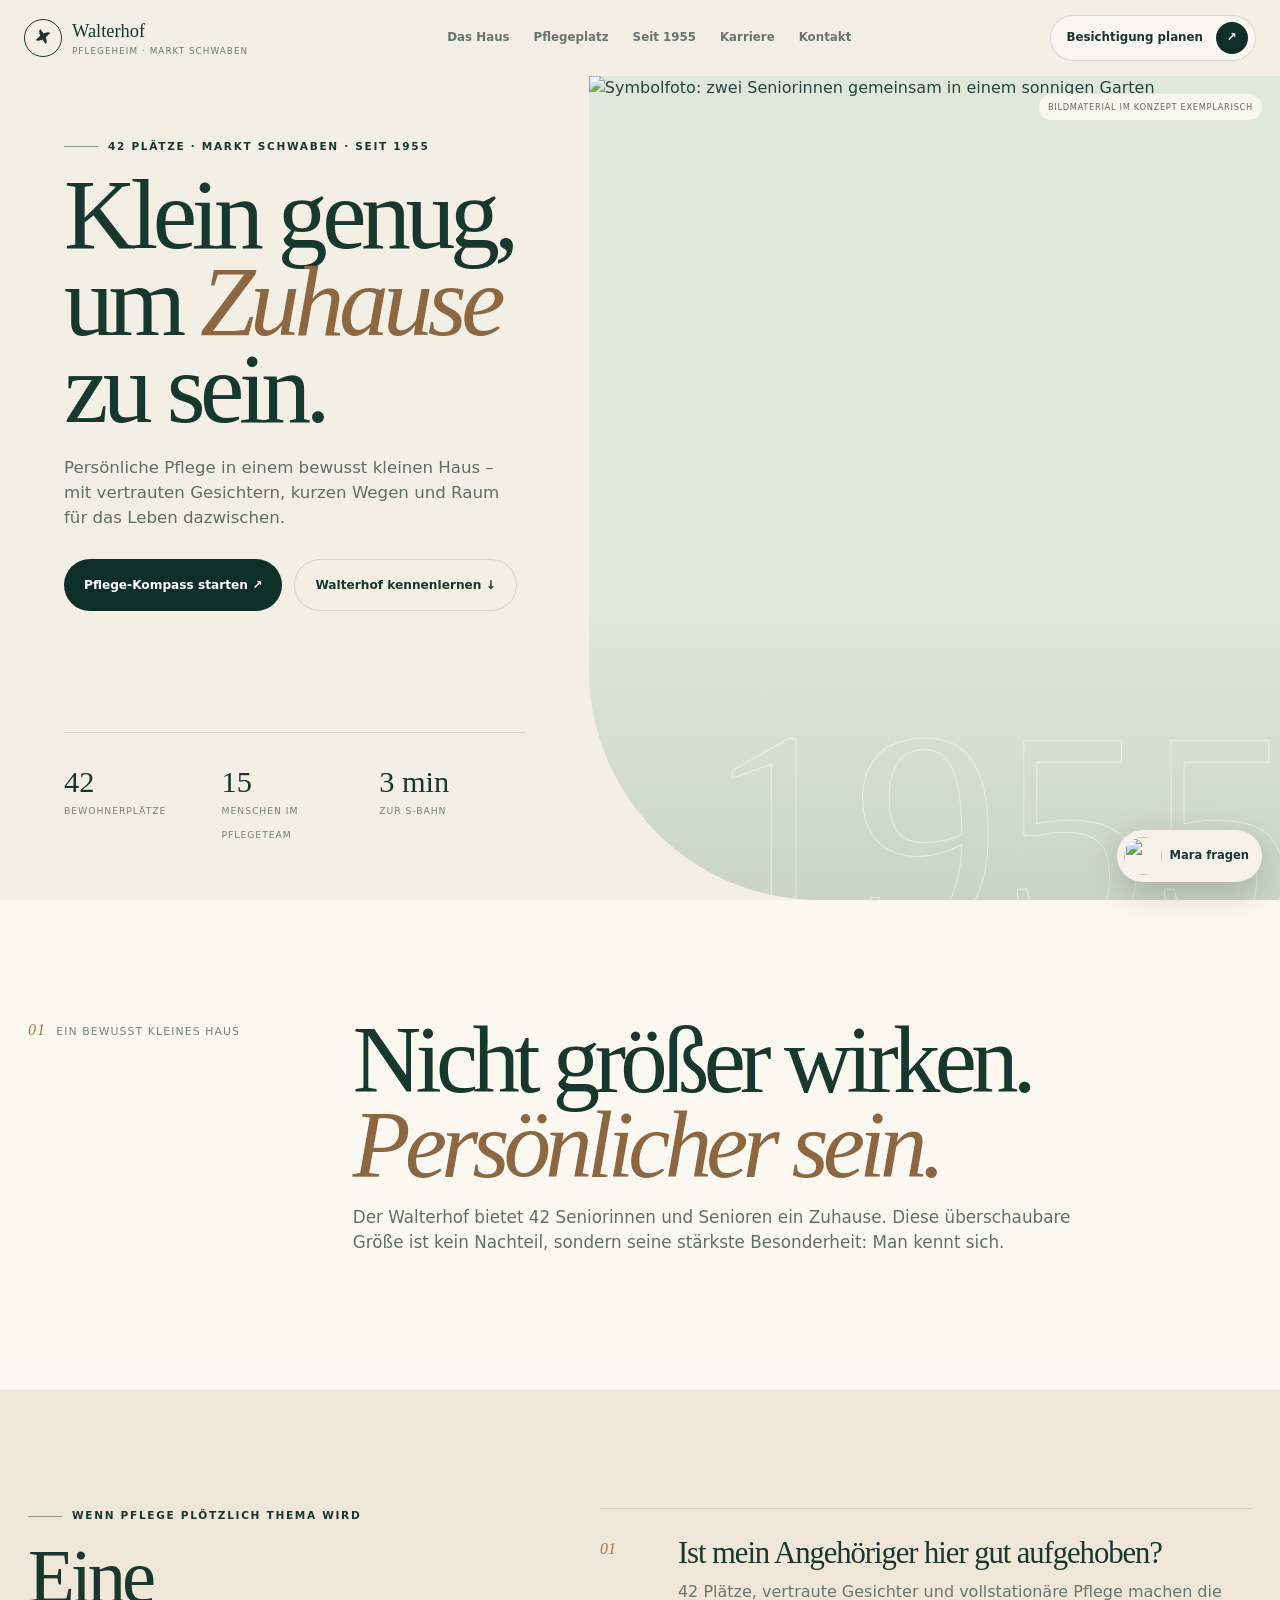
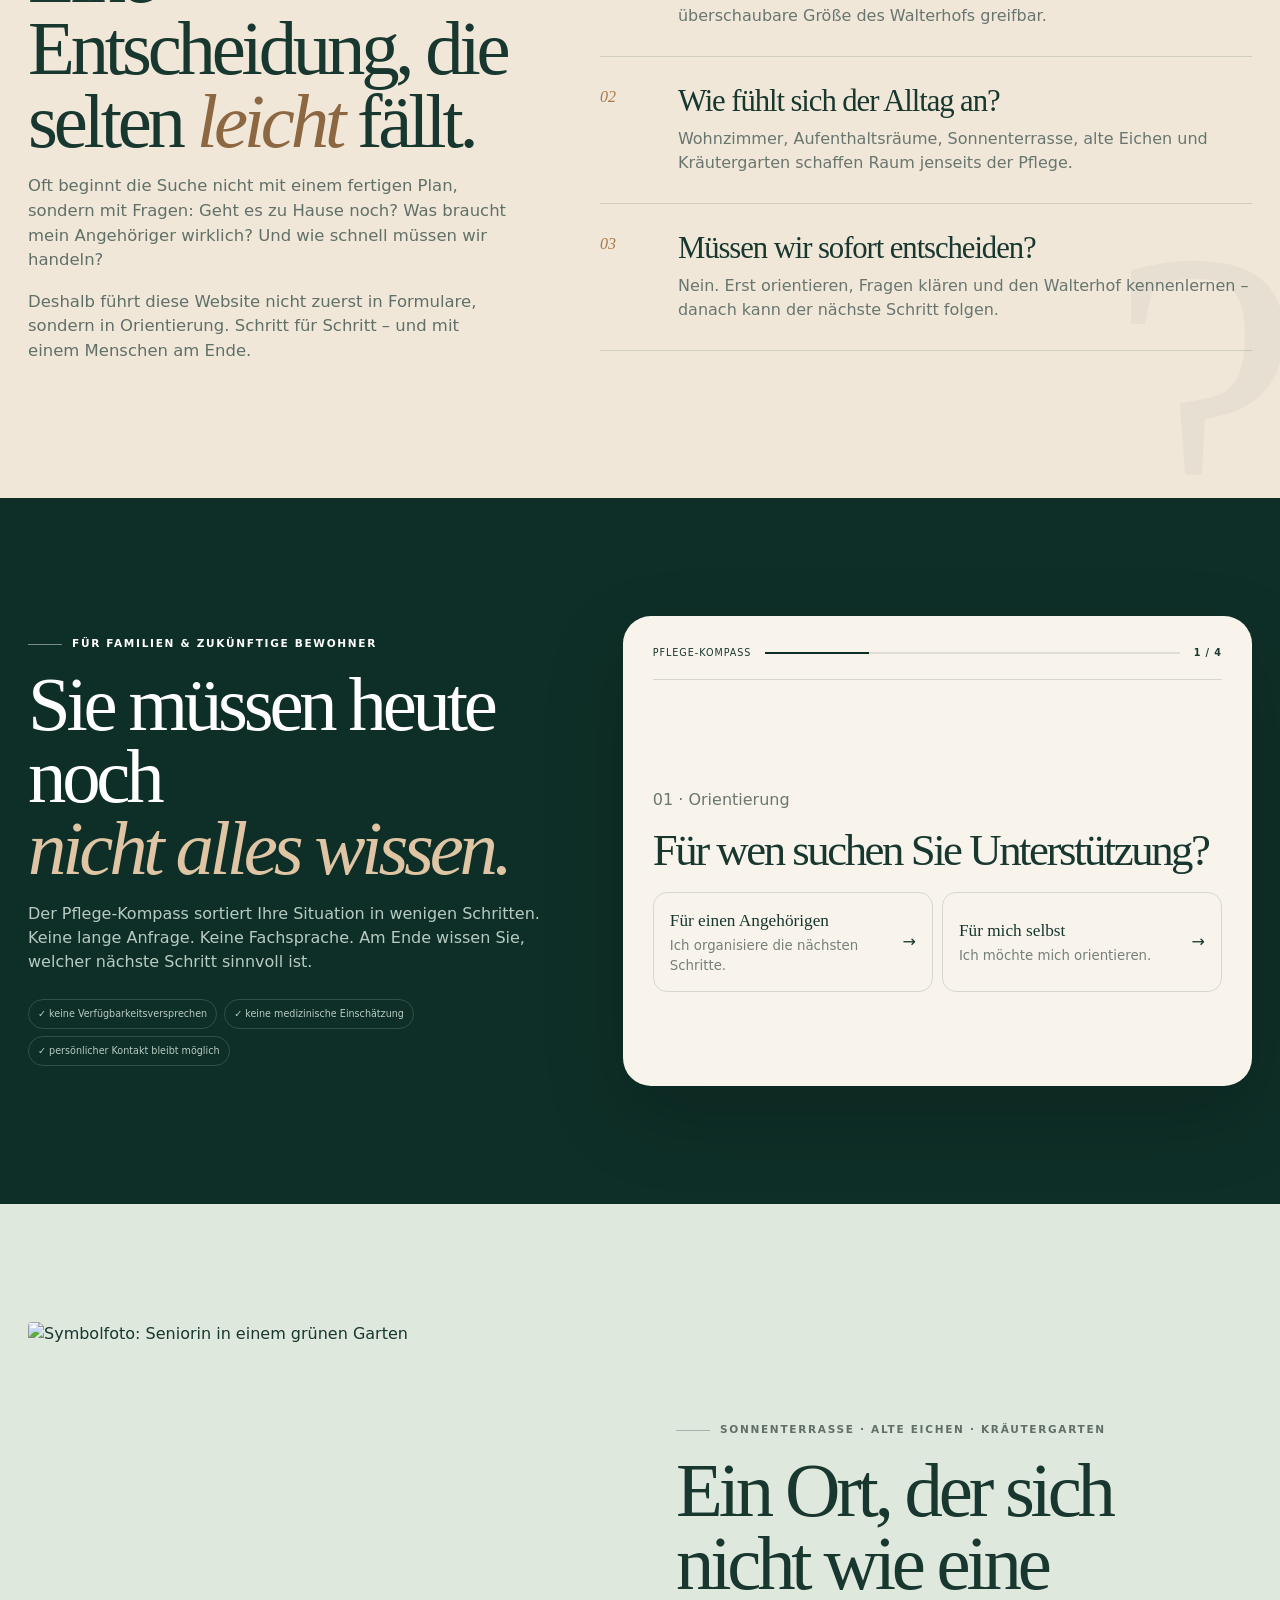
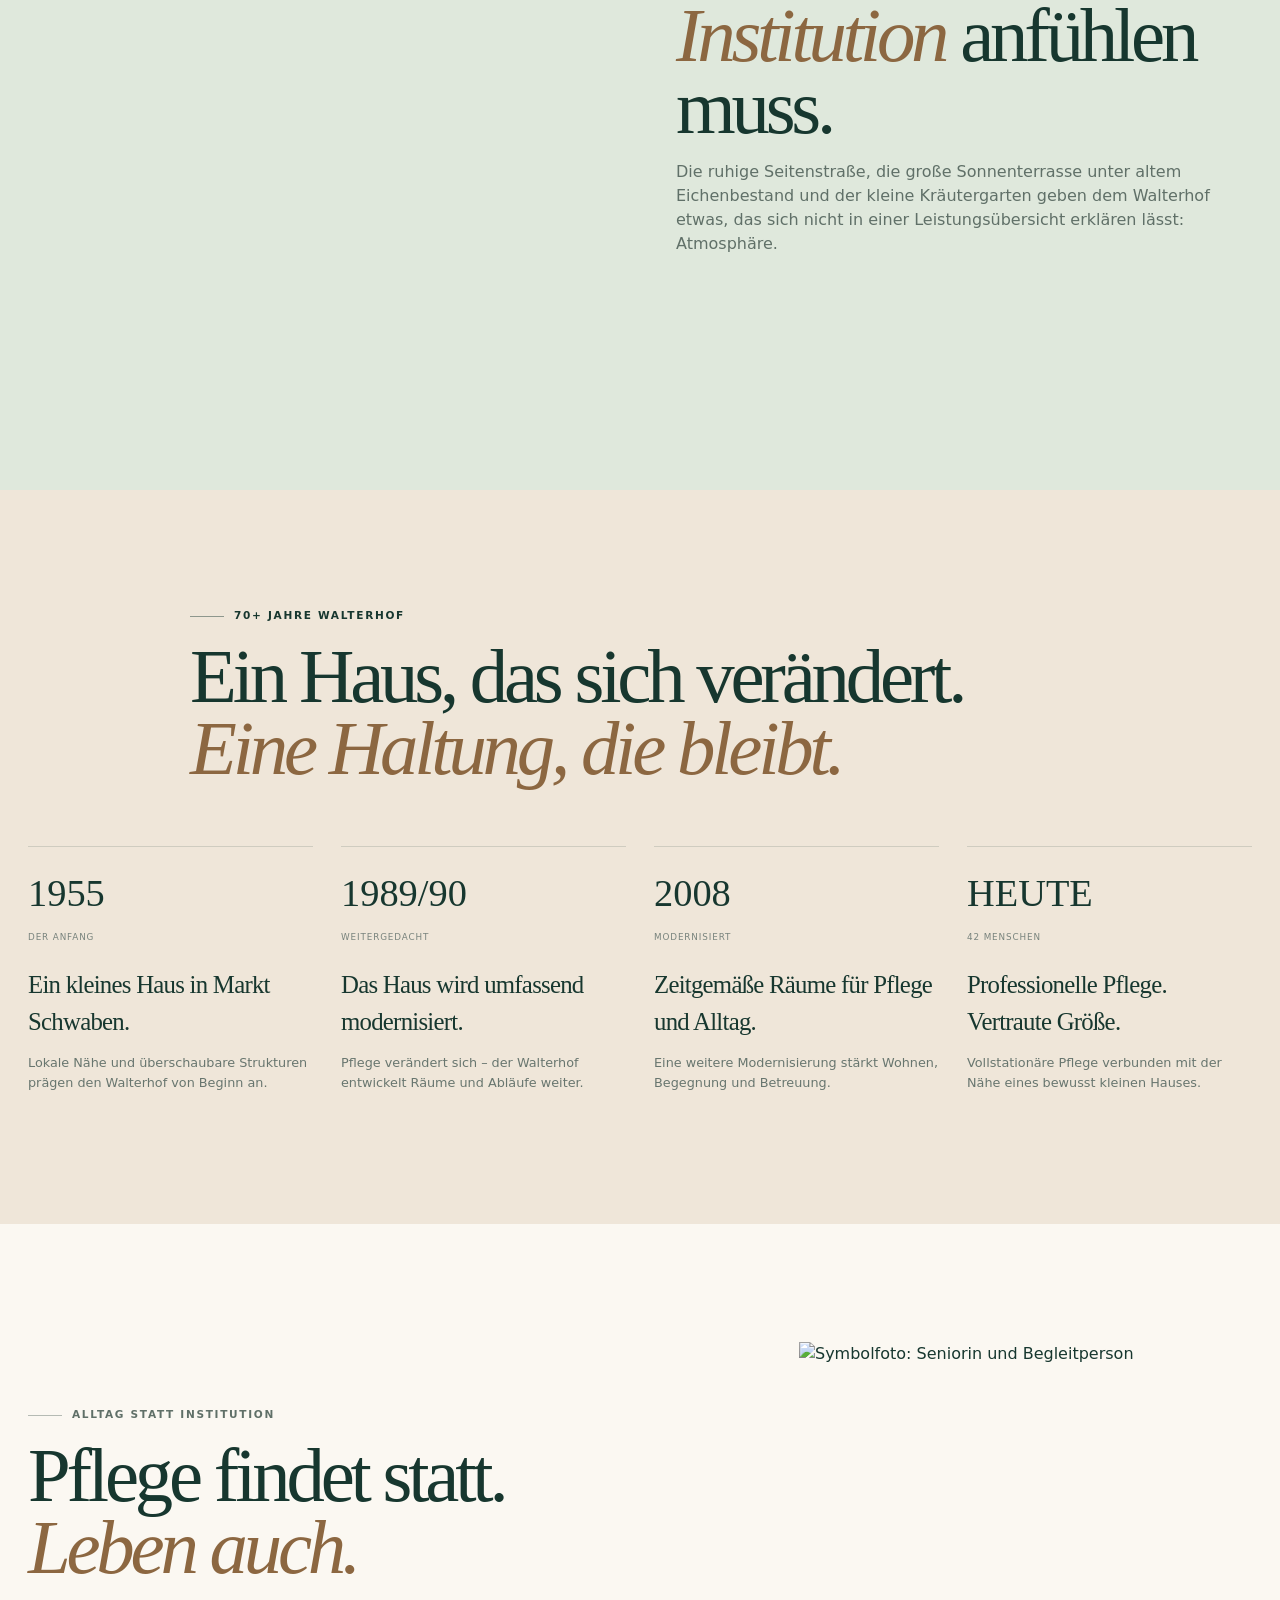
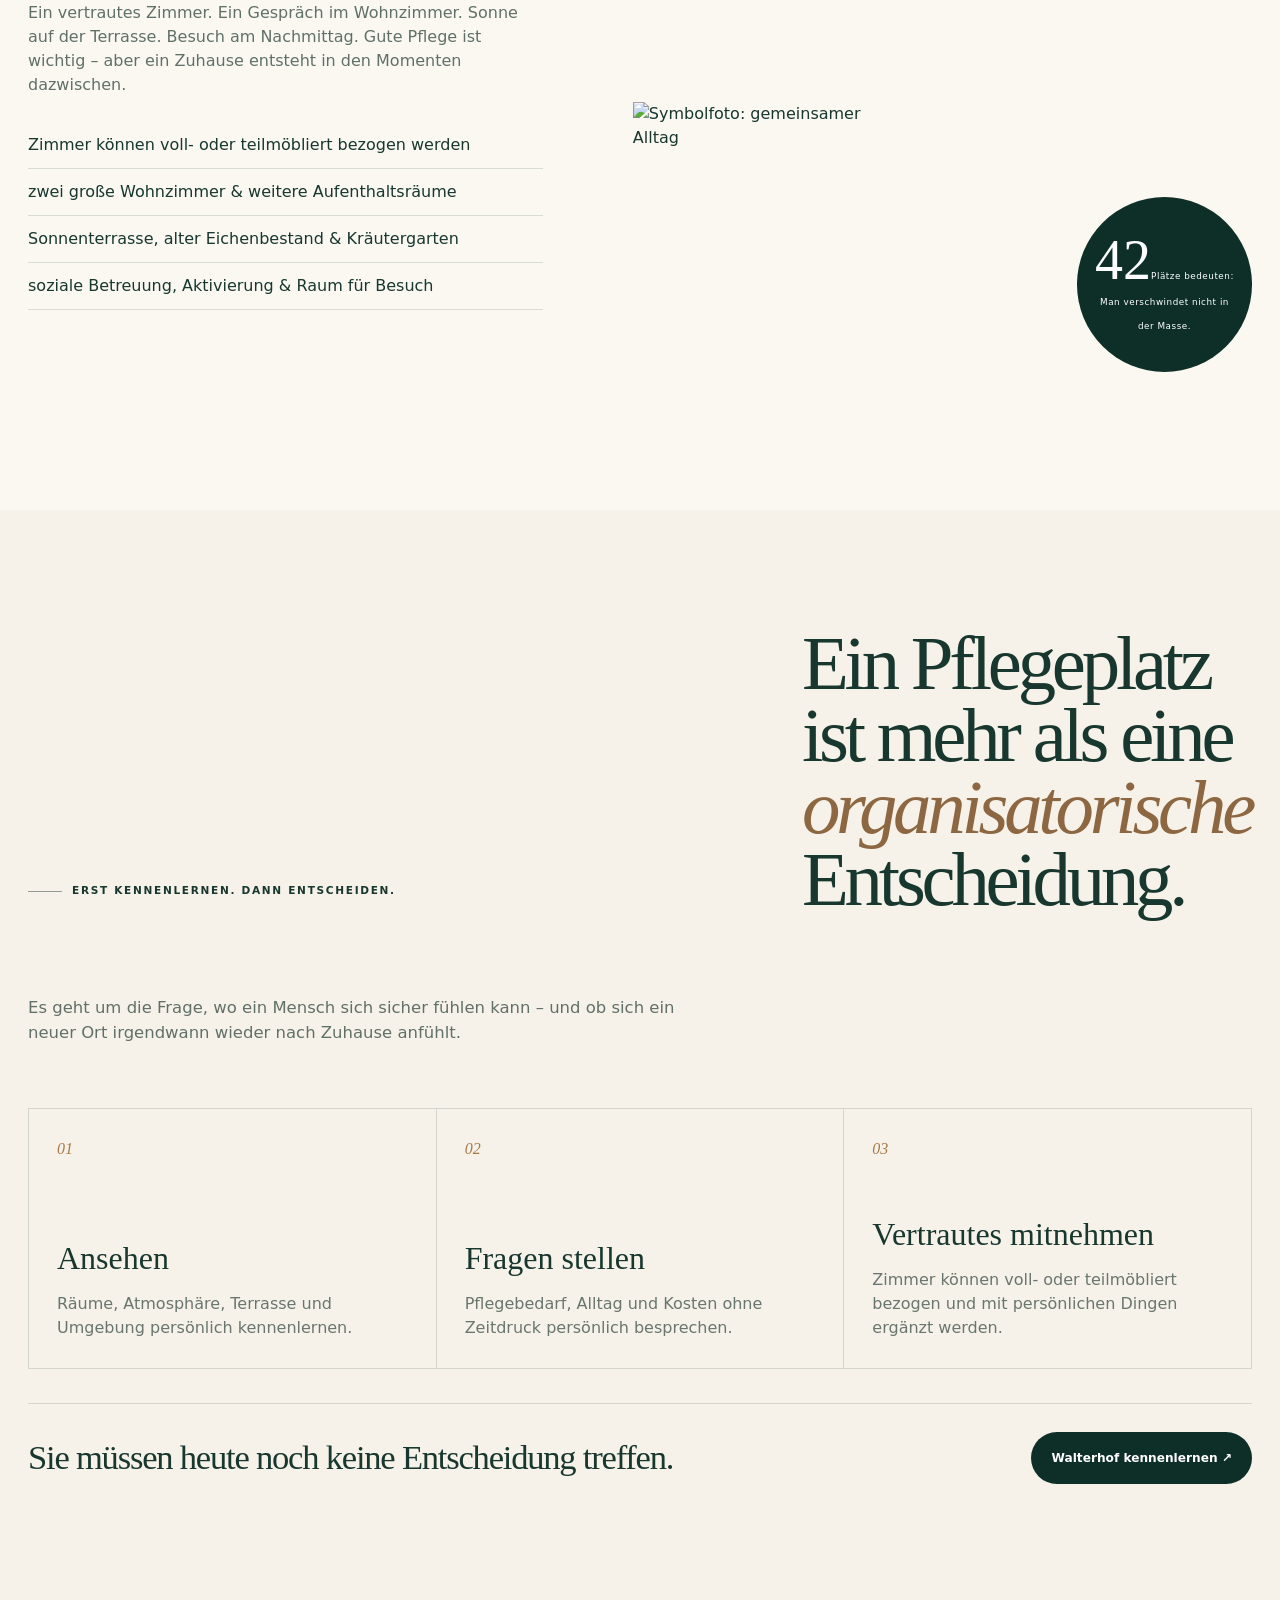
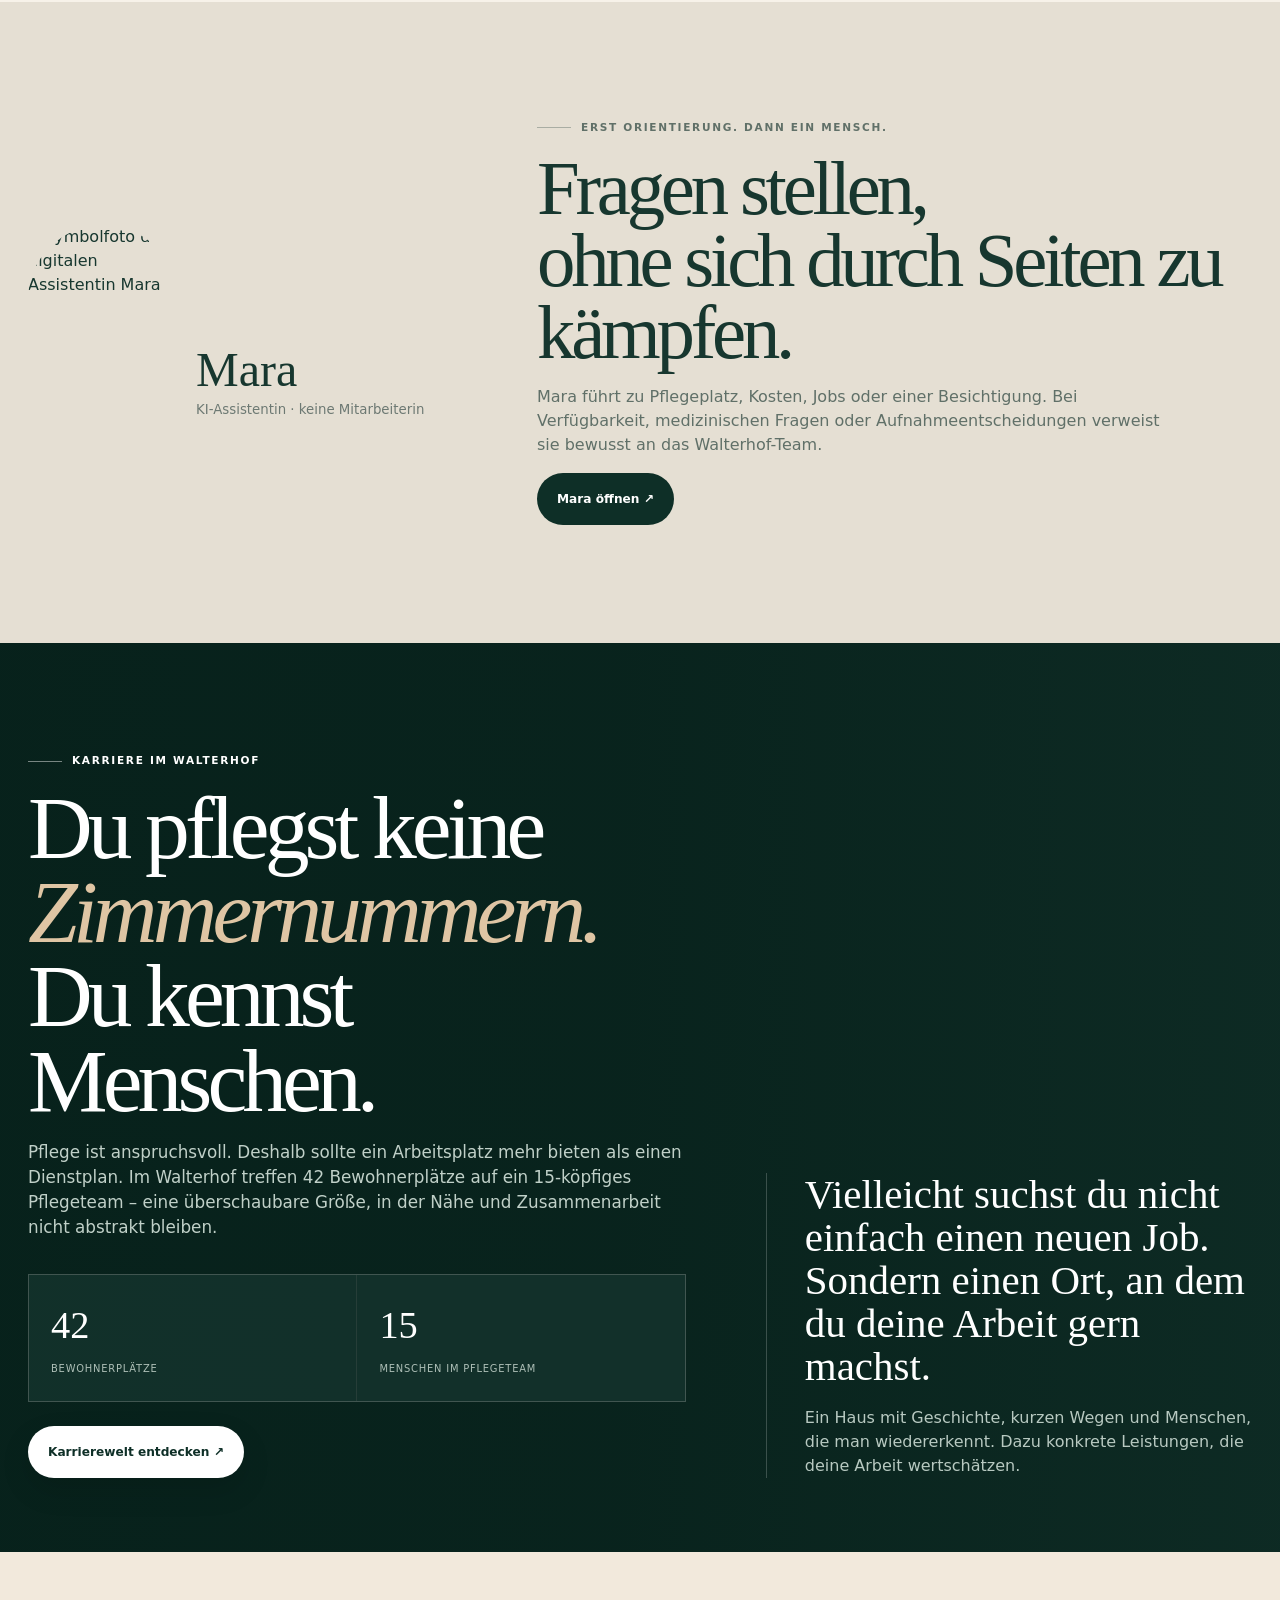
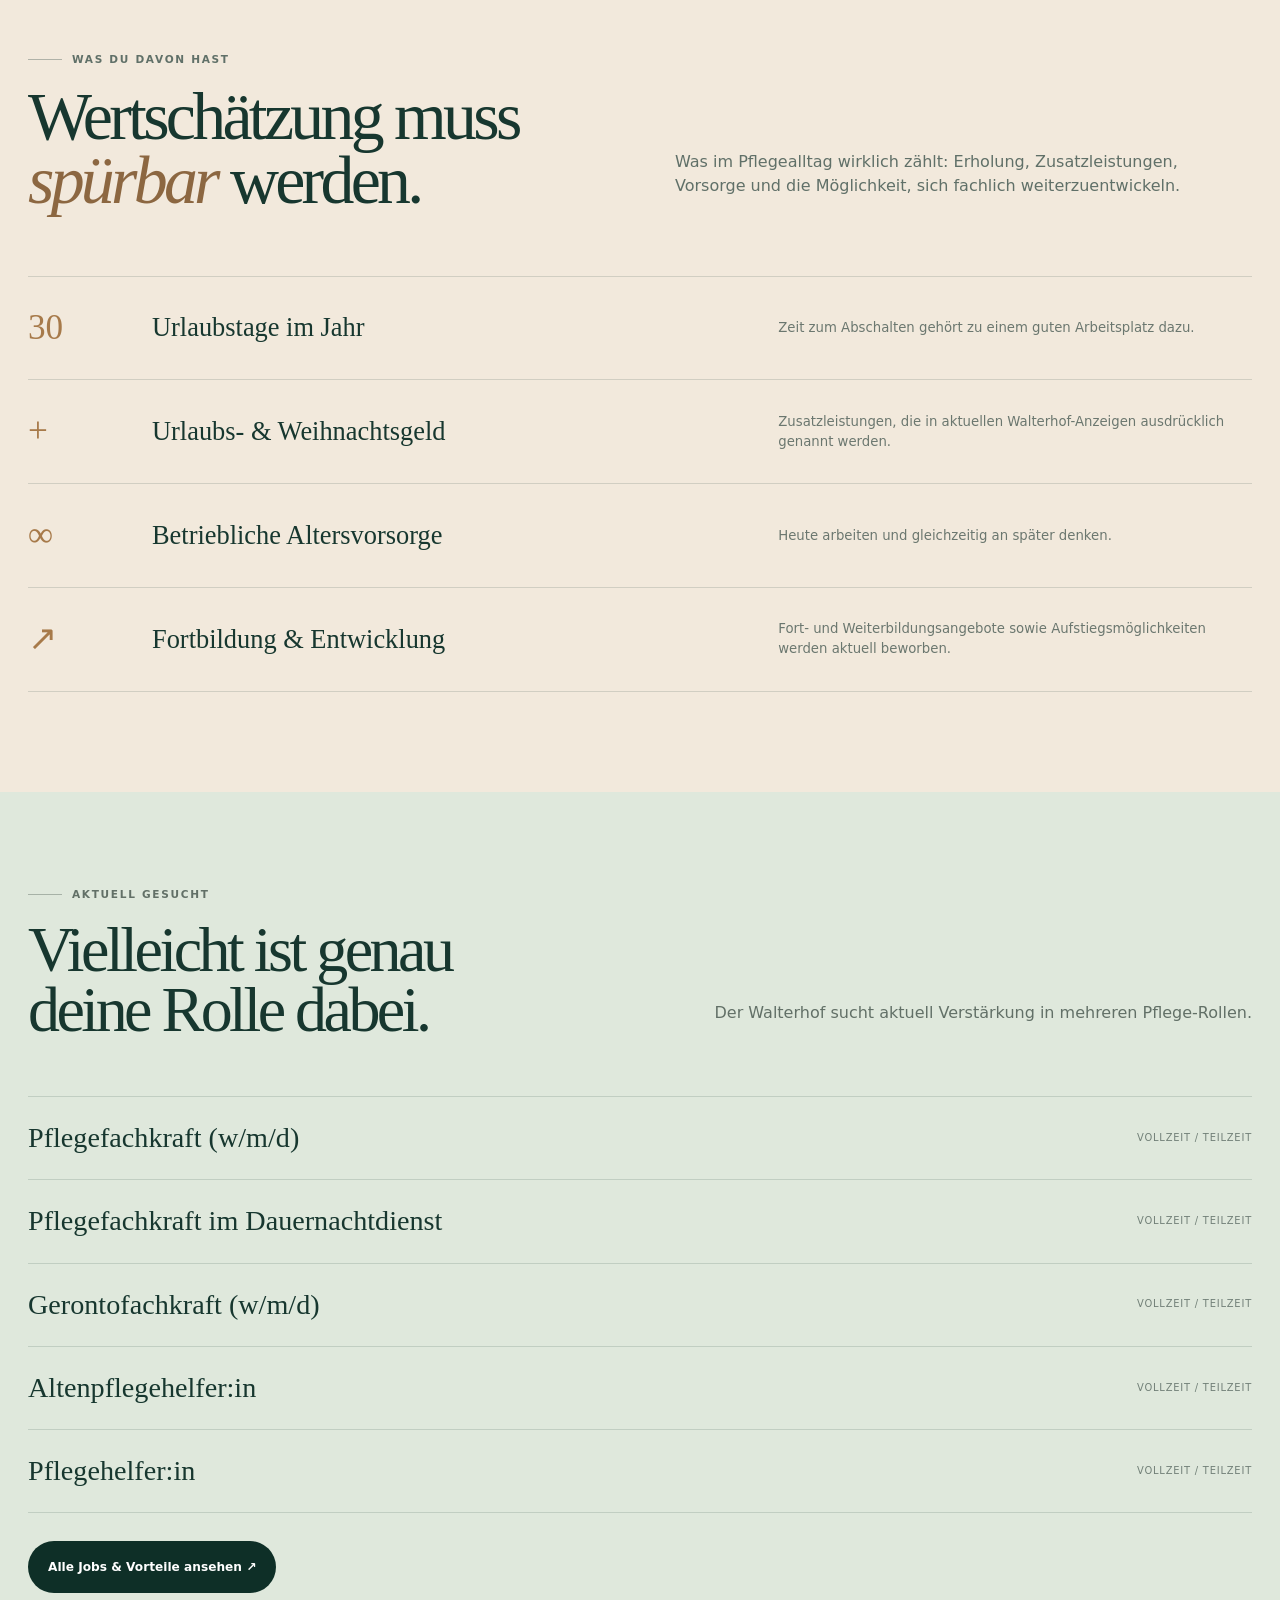
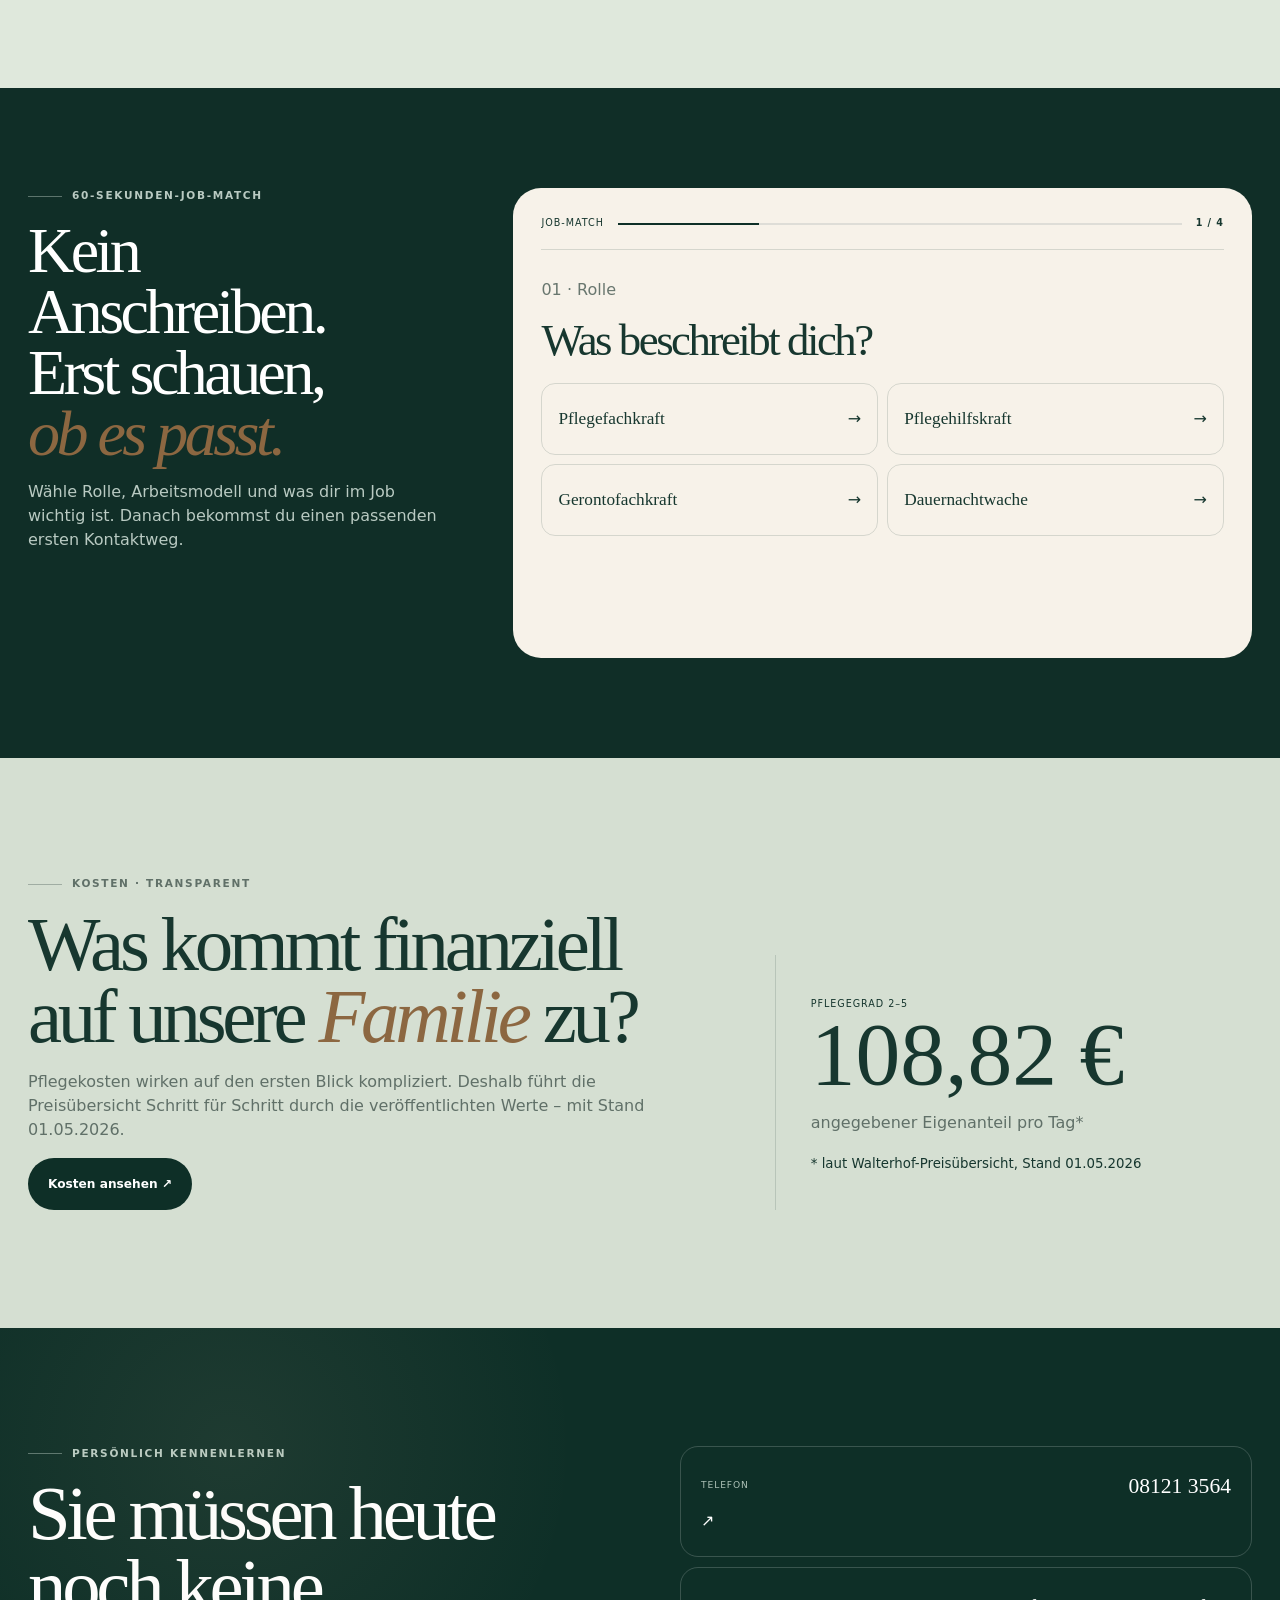
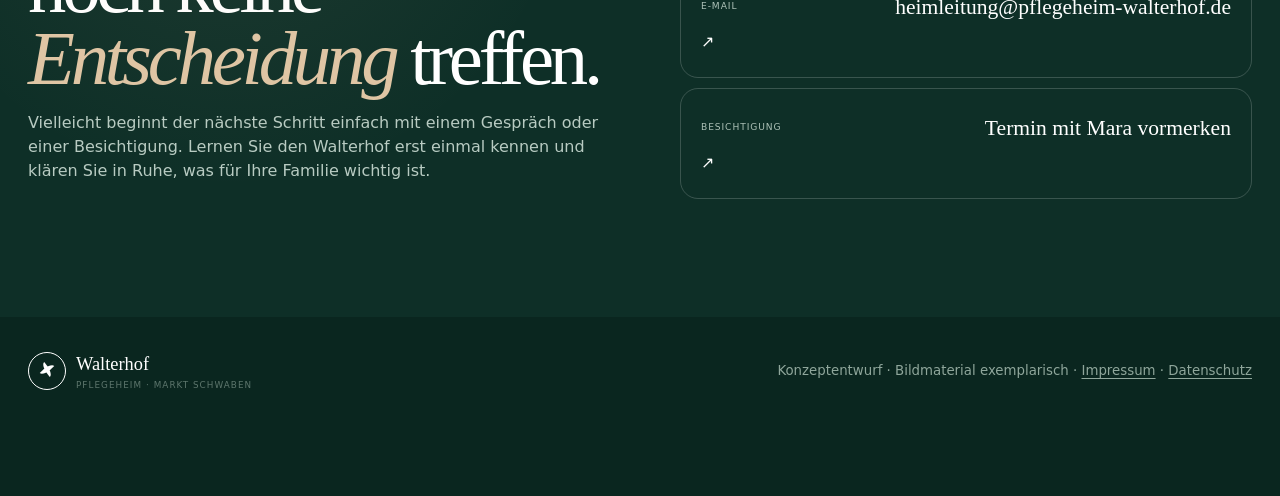
==== commit 269a81bd: "feat: finalize Walterhof prospect experience" ====
--- a/index.html
+++ b/index.html
@@ -5,11 +5,23 @@
 <meta name="viewport" content="width=device-width,initial-scale=1,viewport-fit=cover">
 <title>Pflegeheim Walterhof · Persönliche Pflege in Markt Schwaben</title>
 <meta name="description" content="Pflegeheim Walterhof in Markt Schwaben: 42 Plätze, persönliche vollstationäre Pflege, ein bewusst kleines Haus und kurze Wege.">
+<meta name="robots" content="noindex,nofollow">
+<meta property="og:title" content="Pflegeheim Walterhof · Persönliche Pflege in Markt Schwaben">
+<meta property="og:description" content="Ein persönlicher Website-Entwurf für den Walterhof: Pflegeplatz-Orientierung, Karriere, Kosten und digitale Assistenz in einer gemeinsamen Experience.">
+<meta property="og:type" content="website">
+<meta property="og:locale" content="de_DE">
+<meta property="og:image" content="https://images.pexels.com/photos/7849905/pexels-photo-7849905.jpeg?auto=compress&cs=tinysrgb&w=1200&h=630&fit=crop">
 <meta name="theme-color" content="#f4efe5">
 <link rel="preconnect" href="https://images.pexels.com" crossorigin>
 <link rel="stylesheet" href="home-v2-1.css">
 <link rel="stylesheet" href="home-v2-2.css">
 <link rel="stylesheet" href="home-v2-3.css">
+<style>
+/* Final prospect polish */
+.decision{background:#f0e7d9;position:relative;overflow:hidden}.decision:after{content:"?";position:absolute;right:-.05em;bottom:-.28em;font-family:Georgia,serif;font-size:34vw;color:rgba(23,55,47,.035);line-height:1}.decision-grid{display:grid;grid-template-columns:.85fr 1.15fr;gap:90px;align-items:start}.decision-copy{position:sticky;top:110px}.decision-copy h2{max-width:650px}.decision-copy>p:not(.eyebrow){max-width:600px;color:#607068;font-size:1.03rem}.questions{border-top:1px solid var(--line)}.questions article{display:grid;grid-template-columns:54px 1fr;gap:24px;padding:28px 0;border-bottom:1px solid var(--line)}.questions article>span{font-family:Georgia,serif;font-style:italic;color:var(--gold);font-size:1rem}.questions strong{display:block;font-family:Georgia,serif;font-size:clamp(1.65rem,2.4vw,2.3rem);font-weight:400;line-height:1.05;letter-spacing:-.035em}.questions p{color:#68766f;max-width:620px;margin:10px 0 0}.journey{background:#f7f2e9}.journey-head{display:grid;grid-template-columns:1fr .62fr;gap:80px;align-items:end}.journey-head>p:last-child{color:#607068;font-size:1.03rem;margin:0}.journey-steps{display:grid;grid-template-columns:repeat(3,1fr);margin-top:62px;border-top:1px solid var(--line);border-left:1px solid var(--line)}.journey-steps article{min-height:260px;padding:28px;border-right:1px solid var(--line);border-bottom:1px solid var(--line);display:flex;flex-direction:column}.journey-steps span{font-family:Georgia,serif;font-style:italic;color:var(--gold)}.journey-steps strong{font-family:Georgia,serif;font-weight:400;font-size:2rem;margin-top:auto}.journey-steps p{color:#68766f;margin:10px 0 0}.journey-cta{margin-top:34px;display:flex;justify-content:space-between;align-items:center;gap:24px;padding-top:28px;border-top:1px solid var(--line)}.journey-cta p{font-family:Georgia,serif;font-size:clamp(1.7rem,2.7vw,2.5rem);margin:0;letter-spacing:-.035em}.contact{position:relative}.contact:before{content:"";position:absolute;inset:0;background:radial-gradient(circle at 18% 20%,rgba(223,197,164,.08),transparent 30%);pointer-events:none}.footer small a{text-decoration:underline;text-underline-offset:3px}.career .btn.light{box-shadow:0 12px 30px rgba(0,0,0,.12)}
+@media(max-width:900px){.decision-grid{grid-template-columns:1fr;gap:34px}.decision-copy{position:static}.decision-copy>p:not(.eyebrow){font-size:.96rem}.questions article{grid-template-columns:38px 1fr;gap:12px;padding:22px 0}.questions strong{font-size:1.55rem}.questions p{font-size:.9rem}.journey-head{grid-template-columns:1fr;gap:20px}.journey-head>p:last-child{font-size:.96rem}.journey-steps{display:flex;overflow-x:auto;scroll-snap-type:x mandatory;margin-top:36px;border-left:0;gap:12px;padding-bottom:8px}.journey-steps article{min-width:78vw;min-height:230px;border:1px solid var(--line);scroll-snap-align:start;border-radius:20px;background:#fbf8f2}.journey-cta{display:grid;grid-template-columns:1fr}.journey-cta .btn{width:100%;min-height:54px}.contact{padding-bottom:120px}}
+
+</style>
 
 </head>
 <body>
@@ -19,12 +31,14 @@
 <button class="header-cta js-mara" data-intent="booking"><span>Besichtigung planen</span><b>↗</b></button><button class="menu-btn" aria-label="Menü öffnen" aria-expanded="false"><span></span><span></span></button>
 </header>
 <main>
-<section class="hero" id="top"><div class="hero-copy"><p class="eyebrow">42 Plätze · Markt Schwaben · seit 1955</p><h1>Klein genug,<br>um <em>Zuhause</em><br>zu sein.</h1><p class="hero-lead">Persönliche Pflege in einem bewusst kleinen Haus – mit vertrauten Gesichtern, kurzen Wegen und Raum für das Leben dazwischen.</p><div class="hero-actions"><a class="btn dark" href="#familien">Pflege-Kompass starten ↗</a><a class="btn ghost" href="#haus">Walterhof kennenlernen ↓</a></div><div class="hero-proof"><div><strong>42</strong><span>Bewohnerplätze</span></div><div><strong>15</strong><span>Menschen im Pflegeteam</span></div><div><strong>3 min</strong><span>zur S-Bahn</span></div></div></div><figure class="hero-media"><img src="https://images.pexels.com/photos/7849905/pexels-photo-7849905.jpeg?auto=compress&cs=tinysrgb&w=1600&h=1100&fit=crop" alt="Symbolfoto: zwei Seniorinnen gemeinsam in einem sonnigen Garten" fetchpriority="high" decoding="async"><figcaption>Entwurfsbild · Originalfotografie empfohlen</figcaption><div class="hero-year">1955</div></figure></section>
+<section class="hero" id="top"><div class="hero-copy"><p class="eyebrow">42 Plätze · Markt Schwaben · seit 1955</p><h1>Klein genug,<br>um <em>Zuhause</em><br>zu sein.</h1><p class="hero-lead">Persönliche Pflege in einem bewusst kleinen Haus – mit vertrauten Gesichtern, kurzen Wegen und Raum für das Leben dazwischen.</p><div class="hero-actions"><a class="btn dark" href="#familien">Pflege-Kompass starten ↗</a><a class="btn ghost" href="#haus">Walterhof kennenlernen ↓</a></div><div class="hero-proof"><div><strong>42</strong><span>Bewohnerplätze</span></div><div><strong>15</strong><span>Menschen im Pflegeteam</span></div><div><strong>3 min</strong><span>zur S-Bahn</span></div></div></div><figure class="hero-media"><img src="https://images.pexels.com/photos/7849905/pexels-photo-7849905.jpeg?auto=compress&cs=tinysrgb&w=1600&h=1100&fit=crop" alt="Symbolfoto: zwei Seniorinnen gemeinsam in einem sonnigen Garten" fetchpriority="high" decoding="async"><figcaption>Bildmaterial im Konzept exemplarisch</figcaption><div class="hero-year">1955</div></figure></section>
 <section class="house section" id="haus"><div class="wrap house-grid"><div class="index"><span>01</span>Ein bewusst kleines Haus</div><div class="reveal"><p class="display">Nicht größer wirken.<br><em>Persönlicher sein.</em></p><p class="lead">Der Walterhof bietet 42 Seniorinnen und Senioren ein Zuhause. Diese überschaubare Größe ist kein Nachteil, sondern seine stärkste Besonderheit: Man kennt sich.</p></div></div></section>
+<section class="decision section" id="orientierung"><div class="wrap decision-grid"><div class="decision-copy reveal"><p class="eyebrow">Wenn Pflege plötzlich Thema wird</p><h2>Eine Entscheidung, die selten <em>leicht</em> fällt.</h2><p>Oft beginnt die Suche nicht mit einem fertigen Plan, sondern mit Fragen: Geht es zu Hause noch? Was braucht mein Angehöriger wirklich? Und wie schnell müssen wir handeln?</p><p>Deshalb führt diese Website nicht zuerst in Formulare, sondern in Orientierung. Schritt für Schritt – und mit einem Menschen am Ende.</p></div><div class="questions reveal"><article><span>01</span><div><strong>Ist mein Angehöriger hier gut aufgehoben?</strong><p>42 Plätze, vertraute Gesichter und vollstationäre Pflege machen die überschaubare Größe des Walterhofs greifbar.</p></div></article><article><span>02</span><div><strong>Wie fühlt sich der Alltag an?</strong><p>Wohnzimmer, Aufenthaltsräume, Sonnenterrasse, alte Eichen und Kräutergarten schaffen Raum jenseits der Pflege.</p></div></article><article><span>03</span><div><strong>Müssen wir sofort entscheiden?</strong><p>Nein. Erst orientieren, Fragen klären und den Walterhof kennenlernen – danach kann der nächste Schritt folgen.</p></div></article></div></div></section>
 <section class="family section" id="familien"><div class="wrap family-grid"><div class="family-copy reveal"><p class="eyebrow">Für Familien & zukünftige Bewohner</p><h2>Sie müssen heute noch<br><em>nicht alles wissen.</em></h2><p>Der Pflege-Kompass sortiert Ihre Situation in wenigen Schritten. Keine lange Anfrage. Keine Fachsprache. Am Ende wissen Sie, welcher nächste Schritt sinnvoll ist.</p><div class="trust"><span>✓ keine Verfügbarkeitsversprechen</span><span>✓ keine medizinische Einschätzung</span><span>✓ persönlicher Kontakt bleibt möglich</span></div></div><div class="flow reveal"><div class="flowtop"><span>PFLEGE-KOMPASS</span><div class="progress"><i id="careProgress"></i></div><b id="careCount">1 / 4</b></div><div class="stage" id="careStage"></div></div></div></section>
 <section class="oak section"><div class="wrap oak-grid"><figure class="reveal"><img src="https://images.pexels.com/photos/20451933/pexels-photo-20451933.jpeg?auto=compress&cs=tinysrgb&w=1000&fit=crop" alt="Symbolfoto: Seniorin in einem grünen Garten" loading="lazy"></figure><div class="oak-copy reveal"><p class="eyebrow">Sonnenterrasse · alte Eichen · Kräutergarten</p><h2>Ein Ort, der sich nicht wie eine <em>Institution</em> anfühlen muss.</h2><p>Die ruhige Seitenstraße, die große Sonnenterrasse unter altem Eichenbestand und der kleine Kräutergarten geben dem Walterhof etwas, das sich nicht in einer Leistungsübersicht erklären lässt: Atmosphäre.</p></div></div></section>
 <section class="history section" id="geschichte"><div class="wrap history-head reveal"><p class="eyebrow">70+ Jahre Walterhof</p><h2>Ein Haus, das sich verändert.<br><em>Eine Haltung, die bleibt.</em></h2></div><div class="wrap timeline"><article class="time reveal"><span>1955</span><small>Der Anfang</small><h3>Ein kleines Haus in Markt Schwaben.</h3><p>Lokale Nähe und überschaubare Strukturen prägen den Walterhof von Beginn an.</p></article><article class="time reveal"><span>1989/90</span><small>Weitergedacht</small><h3>Das Haus wird umfassend modernisiert.</h3><p>Pflege verändert sich – der Walterhof entwickelt Räume und Abläufe weiter.</p></article><article class="time reveal"><span>2008</span><small>Modernisiert</small><h3>Zeitgemäße Räume für Pflege und Alltag.</h3><p>Eine weitere Modernisierung stärkt Wohnen, Begegnung und Betreuung.</p></article><article class="time reveal"><span>HEUTE</span><small>42 Menschen</small><h3>Professionelle Pflege. Vertraute Größe.</h3><p>Vollstationäre Pflege verbunden mit der Nähe eines bewusst kleinen Hauses.</p></article></div></section>
-<section class="life section"><div class="wrap life-grid"><div class="life-copy reveal"><p class="eyebrow">Alltag statt Institution</p><h2>Pflege findet statt.<br><em>Leben auch.</em></h2><p>Bewohnerzimmer können voll- oder teilmöbliert bezogen werden. Zwei große Wohnzimmer, Aufenthaltsräume und ein eigener Raum für soziale Betreuung schaffen Platz für Alltag und Besuch.</p><ul><li>barrierefreie Zimmer & Gemeinschaftsräume</li><li>Notrufanlage & Nachtlicht</li><li>TV- und Radioanschluss</li><li>soziale Betreuung & Aktivierung</li></ul></div><div class="mosaic"><img class="a reveal" src="https://images.pexels.com/photos/18459193/pexels-photo-18459193.jpeg?auto=compress&cs=tinysrgb&w=900&fit=crop" alt="Symbolfoto: Seniorin und Begleitperson" loading="lazy"><img class="b reveal" src="https://images.pexels.com/photos/7551611/pexels-photo-7551611.jpeg?auto=compress&cs=tinysrgb&w=800&fit=crop" alt="Symbolfoto: gemeinsamer Alltag" loading="lazy"><div class="stamp reveal"><div><strong>42</strong><span>Plätze bedeuten:<br>Man verschwindet nicht in der Masse.</span></div></div></div></div></section>
+<section class="life section"><div class="wrap life-grid"><div class="life-copy reveal"><p class="eyebrow">Alltag statt Institution</p><h2>Pflege findet statt.<br><em>Leben auch.</em></h2><p>Ein vertrautes Zimmer. Ein Gespräch im Wohnzimmer. Sonne auf der Terrasse. Besuch am Nachmittag. Gute Pflege ist wichtig – aber ein Zuhause entsteht in den Momenten dazwischen.</p><ul><li>Zimmer können voll- oder teilmöbliert bezogen werden</li><li>zwei große Wohnzimmer & weitere Aufenthaltsräume</li><li>Sonnenterrasse, alter Eichenbestand & Kräutergarten</li><li>soziale Betreuung, Aktivierung & Raum für Besuch</li></ul></div><div class="mosaic"><img class="a reveal" src="https://images.pexels.com/photos/18459193/pexels-photo-18459193.jpeg?auto=compress&cs=tinysrgb&w=900&fit=crop" alt="Symbolfoto: Seniorin und Begleitperson" loading="lazy"><img class="b reveal" src="https://images.pexels.com/photos/7551611/pexels-photo-7551611.jpeg?auto=compress&cs=tinysrgb&w=800&fit=crop" alt="Symbolfoto: gemeinsamer Alltag" loading="lazy"><div class="stamp reveal"><div><strong>42</strong><span>Plätze bedeuten:<br>Man verschwindet nicht in der Masse.</span></div></div></div></div></section>
+<section class="journey section"><div class="wrap"><div class="journey-head reveal"><p class="eyebrow">Erst kennenlernen. Dann entscheiden.</p><h2>Ein Pflegeplatz ist mehr als eine <em>organisatorische</em> Entscheidung.</h2><p>Es geht um die Frage, wo ein Mensch sich sicher fühlen kann – und ob sich ein neuer Ort irgendwann wieder nach Zuhause anfühlt.</p></div><div class="journey-steps"><article class="reveal"><span>01</span><strong>Ansehen</strong><p>Räume, Atmosphäre, Terrasse und Umgebung persönlich kennenlernen.</p></article><article class="reveal"><span>02</span><strong>Fragen stellen</strong><p>Pflegebedarf, Alltag und Kosten ohne Zeitdruck persönlich besprechen.</p></article><article class="reveal"><span>03</span><strong>Vertrautes mitnehmen</strong><p>Zimmer können voll- oder teilmöbliert bezogen und mit persönlichen Dingen ergänzt werden.</p></article></div><div class="journey-cta reveal"><p>Sie müssen heute noch keine Entscheidung treffen.</p><button class="btn dark js-mara" data-intent="booking">Walterhof kennenlernen ↗</button></div></div></section>
 <section class="mara-section section"><div class="wrap mara-grid"><div class="mara-person reveal"><img src="https://images.pexels.com/photos/7551614/pexels-photo-7551614.jpeg?auto=compress&cs=tinysrgb&w=400&fit=crop" alt="Symbolfoto der digitalen Assistentin Mara" loading="lazy"><div><strong>Mara</strong><small>KI-Assistentin · keine Mitarbeiterin</small></div></div><div class="mara-copy reveal"><p class="eyebrow">Erst Orientierung. Dann ein Mensch.</p><h2>Fragen stellen,<br>ohne sich durch Seiten zu kämpfen.</h2><p>Mara führt zu Pflegeplatz, Kosten, Jobs oder einer Besichtigung. Bei Verfügbarkeit, medizinischen Fragen oder Aufnahmeentscheidungen verweist sie bewusst an das Walterhof-Team.</p><button class="btn dark js-mara">Mara öffnen ↗</button></div></div></section>
 
 <section class="career" id="karriere">
@@ -34,22 +48,22 @@
       <div class="career-emotion reveal"><strong>Vielleicht suchst du nicht einfach einen neuen Job. Sondern einen Ort, an dem du deine Arbeit gern machst.</strong><p>Ein Haus mit Geschichte, kurzen Wegen und Menschen, die man wiedererkennt. Dazu konkrete Leistungen, die deine Arbeit wertschätzen.</p></div>
     </div>
   </div>
-  <div class="benefit-story"><div class="wrap"><div class="benefit-head reveal"><div><p class="eyebrow">Was du davon hast</p><h3>Wertschätzung muss<br><em>spürbar</em> werden.</h3></div><p>Keine erfundenen Obstkörbe. Die folgenden Punkte stammen aus aktuellen Walterhof-Stellenanzeigen und werden deshalb konkret genannt.</p></div><div class="benefits">
+  <div class="benefit-story"><div class="wrap"><div class="benefit-head reveal"><div><p class="eyebrow">Was du davon hast</p><h3>Wertschätzung muss<br><em>spürbar</em> werden.</h3></div><p>Was im Pflegealltag wirklich zählt: Erholung, Zusatzleistungen, Vorsorge und die Möglichkeit, sich fachlich weiterzuentwickeln.</p></div><div class="benefits">
     <div class="benefit reveal"><span>30</span><strong>Urlaubstage im Jahr</strong><p>Zeit zum Abschalten gehört zu einem guten Arbeitsplatz dazu.</p></div>
     <div class="benefit reveal"><span>+</span><strong>Urlaubs- & Weihnachtsgeld</strong><p>Zusatzleistungen, die in aktuellen Walterhof-Anzeigen ausdrücklich genannt werden.</p></div>
     <div class="benefit reveal"><span>∞</span><strong>Betriebliche Altersvorsorge</strong><p>Heute arbeiten und gleichzeitig an später denken.</p></div>
     <div class="benefit reveal"><span>↗</span><strong>Fortbildung & Entwicklung</strong><p>Fort- und Weiterbildungsangebote sowie Aufstiegsmöglichkeiten werden aktuell beworben.</p></div>
   </div></div></div>
-  <div class="roles"><div class="wrap"><div class="roles-head reveal"><div><p class="eyebrow">Aktuell gesucht</p><h3>Vielleicht ist genau<br>deine Rolle dabei.</h3></div><p>Die Bundesagentur für Arbeit listet derzeit mehrere offene Walterhof-Stellen in Markt Schwaben.</p></div><div class="role-list"><div class="role reveal"><strong>Pflegefachkraft (w/m/d)</strong><span>Vollzeit / Teilzeit</span></div><div class="role reveal"><strong>Pflegefachkraft im Dauernachtdienst</strong><span>Vollzeit / Teilzeit</span></div><div class="role reveal"><strong>Gerontofachkraft (w/m/d)</strong><span>Vollzeit / Teilzeit</span></div><div class="role reveal"><strong>Altenpflegehelfer:in</strong><span>Vollzeit / Teilzeit</span></div><div class="role reveal"><strong>Pflegehelfer:in</strong><span>Vollzeit / Teilzeit</span></div></div><div style="margin-top:28px"><a class="btn dark" href="karriere.html">Alle Jobs & Vorteile ansehen ↗</a></div></div></div>
+  <div class="roles"><div class="wrap"><div class="roles-head reveal"><div><p class="eyebrow">Aktuell gesucht</p><h3>Vielleicht ist genau<br>deine Rolle dabei.</h3></div><p>Der Walterhof sucht aktuell Verstärkung in mehreren Pflege-Rollen.</p></div><div class="role-list"><div class="role reveal"><strong>Pflegefachkraft (w/m/d)</strong><span>Vollzeit / Teilzeit</span></div><div class="role reveal"><strong>Pflegefachkraft im Dauernachtdienst</strong><span>Vollzeit / Teilzeit</span></div><div class="role reveal"><strong>Gerontofachkraft (w/m/d)</strong><span>Vollzeit / Teilzeit</span></div><div class="role reveal"><strong>Altenpflegehelfer:in</strong><span>Vollzeit / Teilzeit</span></div><div class="role reveal"><strong>Pflegehelfer:in</strong><span>Vollzeit / Teilzeit</span></div></div><div style="margin-top:28px"><a class="btn dark" href="karriere.html">Alle Jobs & Vorteile ansehen ↗</a></div></div></div>
   <div class="jobmatch-wrap"><div class="wrap jobmatch-grid"><div class="jobmatch-copy reveal"><p class="eyebrow">60-Sekunden-Job-Match</p><h3>Kein Anschreiben.<br>Erst schauen,<br><em>ob es passt.</em></h3><p>Wähle Rolle, Arbeitsmodell und was dir im Job wichtig ist. Danach bekommst du einen passenden ersten Kontaktweg.</p></div><div class="jobflow reveal"><div class="flowtop"><span>JOB-MATCH</span><div class="progress"><i id="jobProgress"></i></div><b id="jobCount">1 / 4</b></div><div class="stage" id="jobStage"></div></div></div></div>
 </section>
 
-<section class="price section"><div class="wrap price-grid"><div class="reveal"><p class="eyebrow">Kosten · transparent</p><h2>Keine versteckten Tabellen.<br><em>Klare Orientierung.</em></h2><p>Walterhof veröffentlicht die aktuellen Pflegekosten offen. Die Angabe rechts basiert auf dem Stand 01.05.2026.</p><a class="btn dark" href="preise.html">Kosten ansehen ↗</a></div><div class="price-figure reveal"><span>Pflegegrad 2–5</span><strong>108,82 €</strong><p>angegebener Eigenanteil pro Tag*</p><small>* laut Walterhof-Preisübersicht, Stand 01.05.2026</small></div></div></section>
-<section class="contact section" id="kontakt"><div class="wrap contact-grid"><div class="reveal"><p class="eyebrow">Persönlich sprechen</p><h2>Vielleicht beginnt es mit einer <em>einfachen Frage.</em></h2><p>Ralf Perna ist auf der aktuellen Walterhof-Website als Einrichtungs- und Pflegedienstleitung angegeben.</p></div><div class="contacts reveal"><a href="tel:+4981213564"><span>Telefon</span><strong>08121 3564</strong><i>↗</i></a><a href="mailto:heimleitung@pflegeheim-walterhof.de"><span>E-Mail</span><strong>heimleitung@pflegeheim-walterhof.de</strong><i>↗</i></a><button class="js-mara" data-intent="booking"><span>Besichtigung</span><strong>Termin mit Mara vormerken</strong><i>↗</i></button></div></div></section>
+<section class="price section"><div class="wrap price-grid"><div class="reveal"><p class="eyebrow">Kosten · transparent</p><h2>Was kommt finanziell auf unsere <em>Familie</em> zu?</h2><p>Pflegekosten wirken auf den ersten Blick kompliziert. Deshalb führt die Preisübersicht Schritt für Schritt durch die veröffentlichten Werte – mit Stand 01.05.2026.</p><a class="btn dark" href="preise.html">Kosten ansehen ↗</a></div><div class="price-figure reveal"><span>Pflegegrad 2–5</span><strong>108,82 €</strong><p>angegebener Eigenanteil pro Tag*</p><small>* laut Walterhof-Preisübersicht, Stand 01.05.2026</small></div></div></section>
+<section class="contact section" id="kontakt"><div class="wrap contact-grid"><div class="reveal"><p class="eyebrow">Persönlich kennenlernen</p><h2>Sie müssen heute noch keine <em>Entscheidung</em> treffen.</h2><p>Vielleicht beginnt der nächste Schritt einfach mit einem Gespräch oder einer Besichtigung. Lernen Sie den Walterhof erst einmal kennen und klären Sie in Ruhe, was für Ihre Familie wichtig ist.</p></div><div class="contacts reveal"><a href="tel:+4981213564"><span>Telefon</span><strong>08121 3564</strong><i>↗</i></a><a href="mailto:heimleitung@pflegeheim-walterhof.de"><span>E-Mail</span><strong>heimleitung@pflegeheim-walterhof.de</strong><i>↗</i></a><button class="js-mara" data-intent="booking"><span>Besichtigung</span><strong>Termin mit Mara vormerken</strong><i>↗</i></button></div></div></section>
 </main>
-<footer class="footer"><div class="wrap"><div class="brand"><span class="mark"></span><span><strong>Walterhof</strong><small>Pflegeheim · Markt Schwaben</small></span></div><small>Demo-Entwurf · Symbolbilder vor Veröffentlichung ersetzen · <a href="impressum.html">Impressum</a> · <a href="datenschutz.html">Datenschutz</a></small></div></footer>
+<footer class="footer"><div class="wrap"><div class="brand"><span class="mark"></span><span><strong>Walterhof</strong><small>Pflegeheim · Markt Schwaben</small></span></div><small>Konzeptentwurf · Bildmaterial exemplarisch · <a href="impressum.html">Impressum</a> · <a href="datenschutz.html">Datenschutz</a></small></div></footer>
 <button class="mara-launch js-mara"><img src="https://images.pexels.com/photos/7551614/pexels-photo-7551614.jpeg?auto=compress&cs=tinysrgb&w=120&fit=crop" alt=""><strong>Mara fragen</strong></button>
-<aside class="drawer" id="drawer" aria-label="Mara KI-Assistentin"><div class="chathead"><img src="https://images.pexels.com/photos/7551614/pexels-photo-7551614.jpeg?auto=compress&cs=tinysrgb&w=120&fit=crop" alt=""><div><strong>Mara</strong><small>KI-Assistentin · Demo</small></div><button class="close" id="close">×</button></div><div class="messages" id="messages"></div><form class="compose" id="compose"><input id="chatInput" placeholder="Frage eingeben …" autocomplete="off"><button>↑</button></form></aside>
+<aside class="drawer" id="drawer" aria-label="Mara KI-Assistentin"><div class="chathead"><img src="https://images.pexels.com/photos/7551614/pexels-photo-7551614.jpeg?auto=compress&cs=tinysrgb&w=120&fit=crop" alt=""><div><strong>Mara</strong><small>KI-Assistentin · Orientierung</small></div><button class="close" id="close">×</button></div><div class="messages" id="messages"></div><form class="compose" id="compose"><input id="chatInput" placeholder="Frage eingeben …" autocomplete="off"><button>↑</button></form></aside>
 <div class="mobilebar"><a href="#familien">Pflegeplatz</a><a href="karriere.html">Bewerbung</a><button class="js-mara">Mara</button></div>
 <script src="home-v2.js"></script>
 </body></html>
